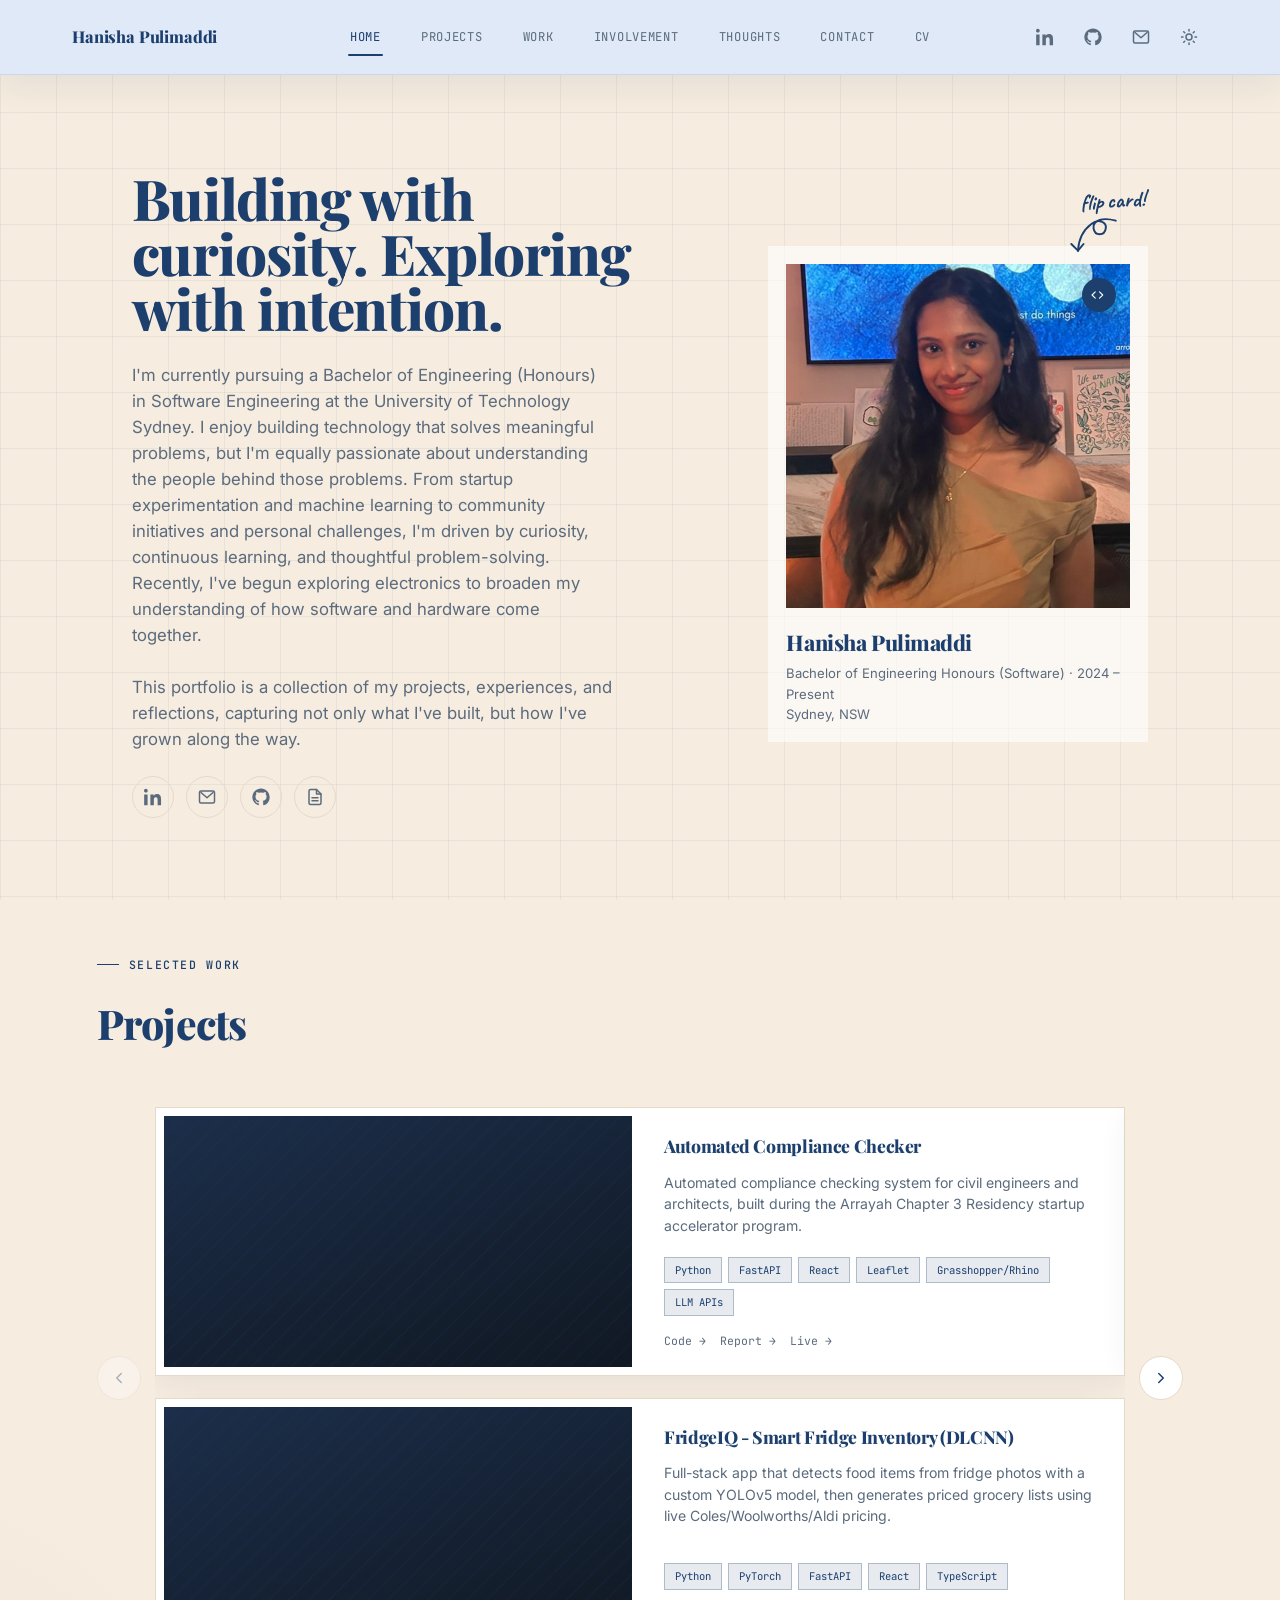
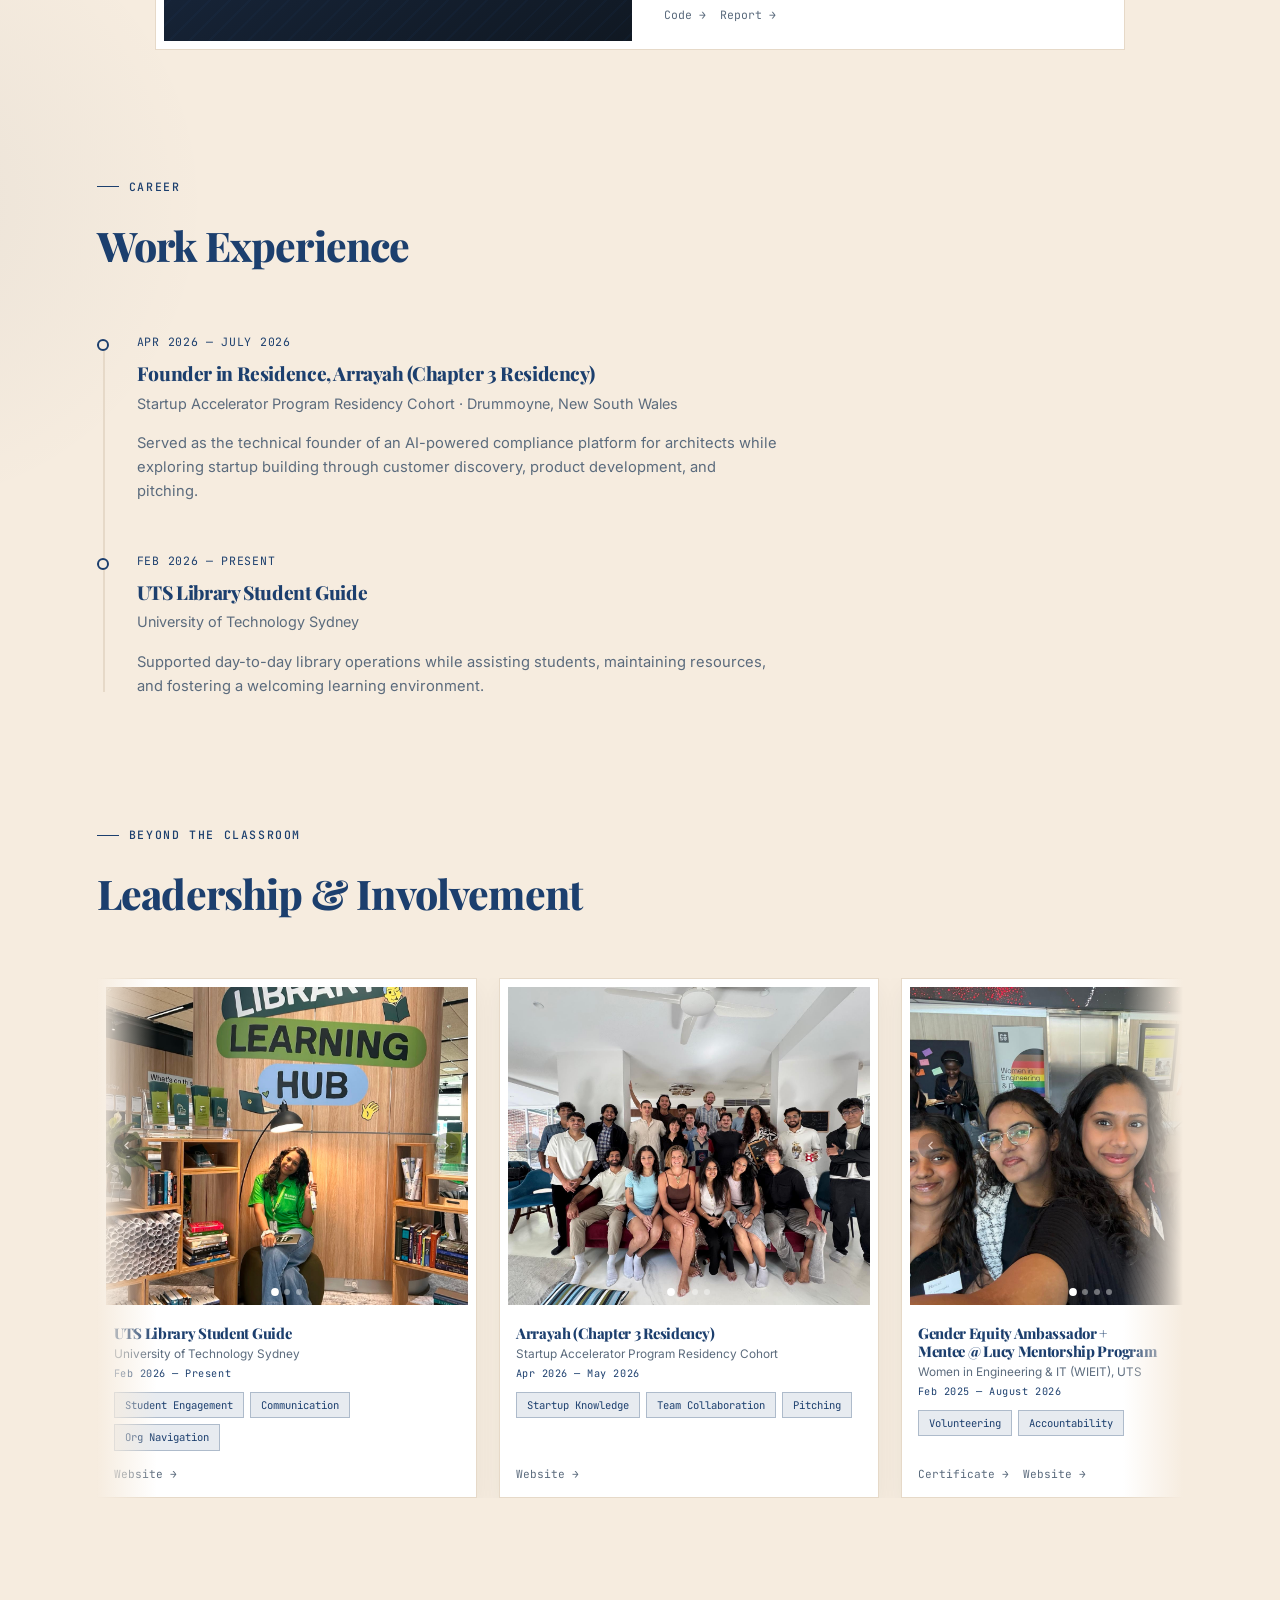
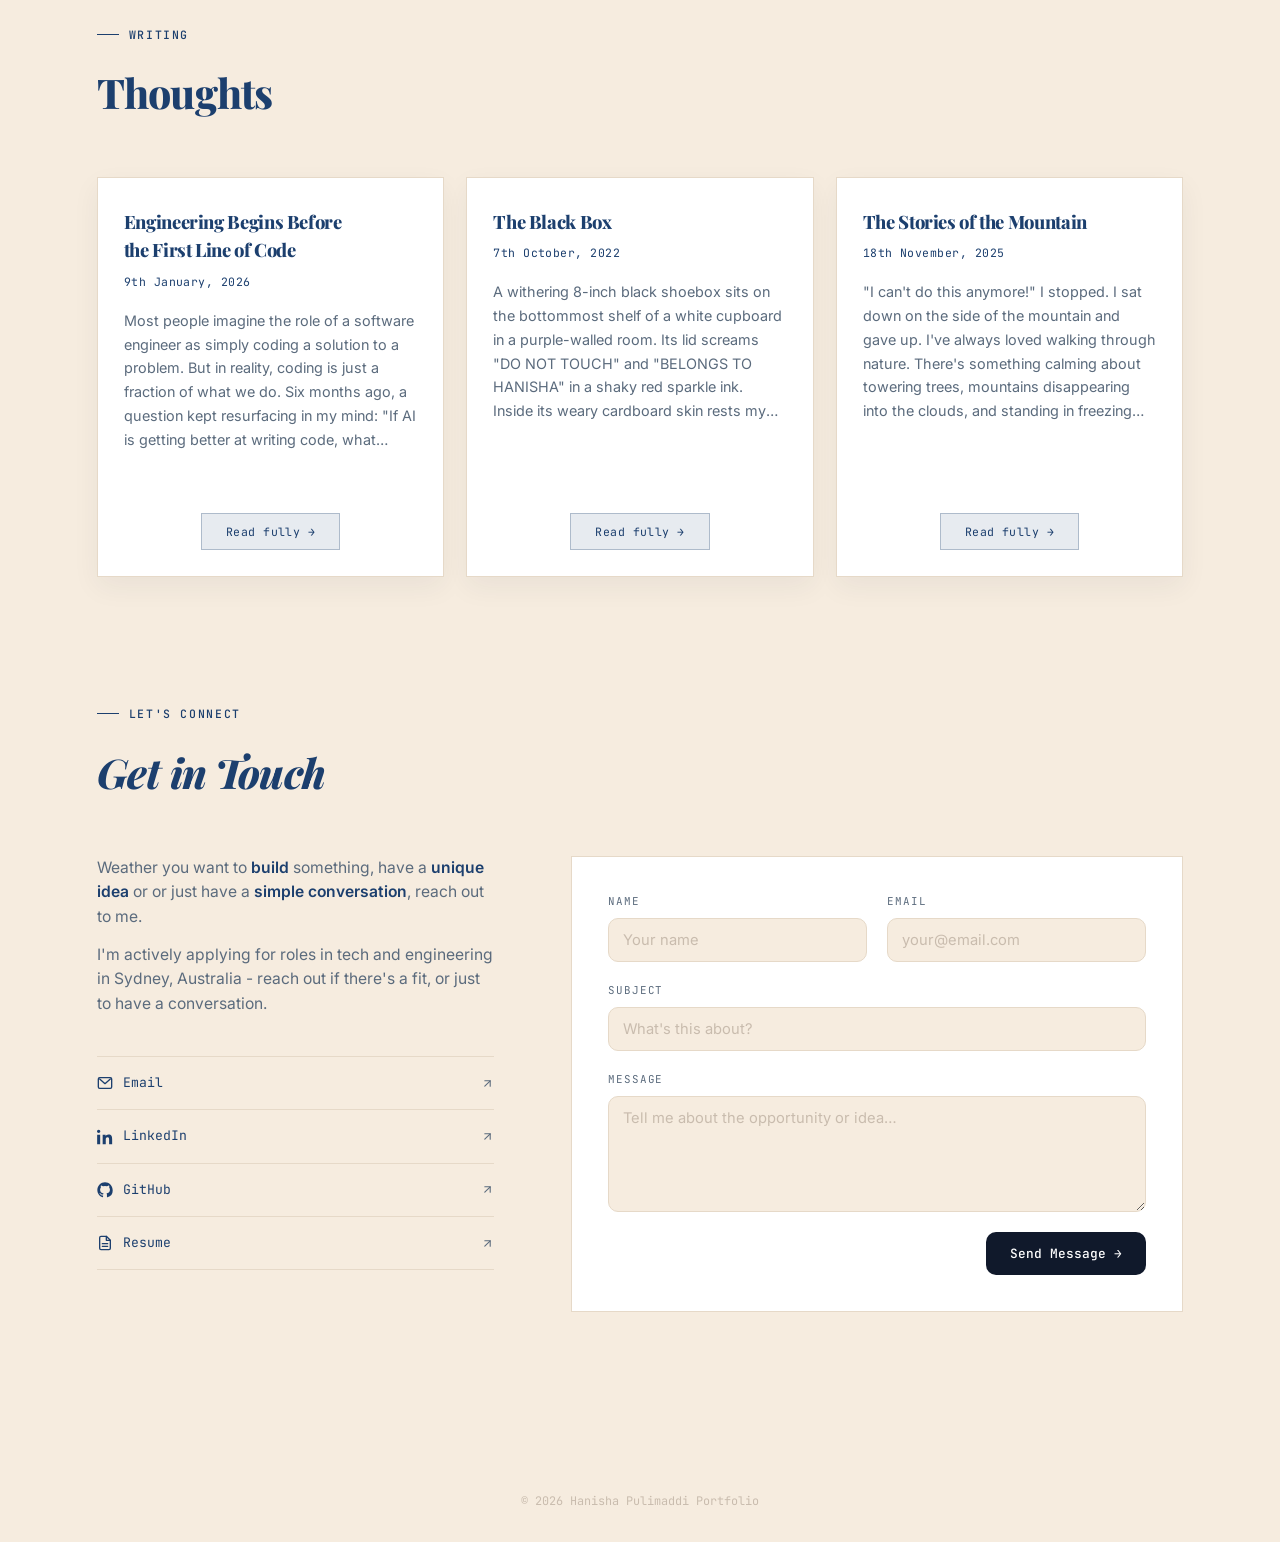
==== index.html @ 629bebfb "Add Thoughts and Work sections, refresh hero copy and nav - Add a Thoughts section with three articl" ====
<!doctype html>
<html lang="en">
<head>
<meta charset="UTF-8" />
<meta name="viewport" content="width=device-width, initial-scale=1.0" />
<title>Hanisha Pulimaddi - Portfolio</title>
<meta name="description" content="Software engineering student portfolio — projects, experience, and skills." />
<script>
  (function(){
    var stored = localStorage.getItem('theme');
    var theme = stored || (window.matchMedia('(prefers-color-scheme: dark)').matches ? 'dark' : 'light');
    document.documentElement.setAttribute('data-theme', theme);
  })();
</script>
<link rel="stylesheet" href="style.css?v=20260801ac" />
</head>
<body>

<nav class="navbar" aria-label="Primary">
  <div class="nav-brand">
    <span class="nav-name">Hanisha Pulimaddi</span>
  </div>

  <div class="nav-menu">
    <a href="#home" class="nav-link active" data-section="home">Home</a>
    <a href="#projects" class="nav-link" data-section="projects">Projects</a>
    <a href="#work" class="nav-link" data-section="work">Work</a>
    <a href="#experience" class="nav-link" data-section="experience">Involvement</a>
    <a href="#thoughts" class="nav-link" data-section="thoughts">Thoughts</a>
    <a href="#contact" class="nav-link" data-section="contact">Contact</a>
    <a href="resume.pdf" class="nav-link cv-trigger" aria-haspopup="dialog">CV</a>
  </div>

  <div class="nav-right">
    <a href="https://www.linkedin.com/in/hanisha-pulimaddi-368545190" target="_blank" rel="noopener" class="nav-icon-link" aria-label="LinkedIn">
      <svg viewBox="0 0 24 24" fill="currentColor"><path d="M4.98 3.5C4.98 4.88 3.87 6 2.5 6S0 4.88 0 3.5 1.11 1 2.5 1s2.48 1.12 2.48 2.5zM.22 8.5h4.56V23H.22V8.5zM8.5 8.5h4.37v1.98h.06c.61-1.15 2.1-2.37 4.32-2.37 4.62 0 5.47 3.04 5.47 6.99V23h-4.56v-6.99c0-1.67-.03-3.82-2.33-3.82-2.33 0-2.69 1.82-2.69 3.7V23H8.5V8.5z"/></svg>
    </a>
    <a href="https://github.com/HanishaPulimaddi" target="_blank" rel="noopener" class="nav-icon-link" aria-label="GitHub">
      <svg viewBox="0 0 24 24" fill="currentColor"><path d="M12 .5C5.73.5.5 5.73.5 12.02c0 5.05 3.29 9.33 7.85 10.84.57.1.78-.25.78-.55 0-.27-.01-1.17-.02-2.12-3.19.69-3.87-1.36-3.87-1.36-.52-1.33-1.28-1.68-1.28-1.68-1.04-.72.08-.7.08-.7 1.16.08 1.77 1.19 1.77 1.19 1.03 1.77 2.7 1.26 3.36.96.1-.75.4-1.26.73-1.55-2.55-.29-5.23-1.27-5.23-5.68 0-1.25.45-2.28 1.19-3.08-.12-.29-.52-1.46.11-3.05 0 0 .97-.31 3.18 1.18a11.1 11.1 0 0 1 5.79 0c2.2-1.49 3.17-1.18 3.17-1.18.63 1.59.23 2.76.11 3.05.74.8 1.19 1.83 1.19 3.08 0 4.42-2.69 5.39-5.25 5.67.42.36.78 1.07.78 2.15 0 1.55-.01 2.8-.01 3.18 0 .3.21.66.79.55A10.53 10.53 0 0 0 23.5 12.02C23.5 5.73 18.27.5 12 .5Z"/></svg>
    </a>
    <a href="mailto:hani.pulimaddi@outlook.com" class="nav-icon-link" aria-label="Email">
      <svg viewBox="0 0 24 24" fill="none" stroke="currentColor" stroke-width="2" stroke-linecap="round" stroke-linejoin="round"><rect x="2" y="4" width="20" height="16" rx="2"/><path d="m4 6 8 7 8-7"/></svg>
    </a>
    <button type="button" class="theme-toggle-btn" id="themeToggle" aria-label="Toggle light and dark theme" aria-pressed="false">
      <svg class="icon-sun" viewBox="0 0 24 24" fill="none" stroke="currentColor" stroke-width="2" stroke-linecap="round" stroke-linejoin="round"><circle cx="12" cy="12" r="4"/><path d="M12 2v2M12 20v2M4.93 4.93l1.41 1.41M17.66 17.66l1.41 1.41M2 12h2M20 12h2M6.34 17.66l-1.41 1.41M19.07 4.93l-1.41 1.41"/></svg>
      <svg class="icon-moon" viewBox="0 0 24 24" fill="none" stroke="currentColor" stroke-width="2" stroke-linecap="round" stroke-linejoin="round"><path d="M21 12.79A9 9 0 1 1 11.21 3 7 7 0 0 0 21 12.79Z"/></svg>
    </button>
  </div>
</nav>

<div class="cv-modal" id="cvModal" role="dialog" aria-modal="true" aria-label="CV viewer" hidden>
  <div class="cv-modal-backdrop" data-cv-close></div>
  <div class="cv-modal-panel">
    <div class="cv-modal-bar">
      <span>Hanisha Pulimaddi — CV</span>
      <div class="cv-modal-actions">
        <a href="resume.pdf" download class="cv-modal-download">Download</a>
        <button type="button" class="cv-modal-close" data-cv-close aria-label="Close CV viewer">✕</button>
      </div>
    </div>
    <iframe id="cvFrame" class="cv-modal-frame" title="Hanisha Pulimaddi CV"></iframe>
  </div>
</div>

<div class="video-modal" id="videoModal" role="dialog" aria-modal="true" aria-label="Project video" hidden>
  <div class="video-modal-backdrop" data-video-modal-close></div>
  <div class="video-modal-panel">
    <button type="button" class="video-modal-close" data-video-modal-close aria-label="Close video">✕</button>
    <video id="videoModalPlayer" class="video-modal-player" controls playsinline></video>
  </div>
</div>

<div class="thought-modal" id="thoughtModal" role="dialog" aria-modal="true" aria-label="Article" hidden>
  <div class="thought-modal-backdrop" data-thought-close></div>
  <div class="thought-modal-panel">
    <button type="button" class="thought-modal-close" data-thought-close aria-label="Close article">✕</button>
    <div class="thought-modal-scroll">
      <h3 id="thoughtModalTitle"></h3>
      <div class="thought-modal-date" id="thoughtModalDate"></div>
      <div class="thought-modal-body" id="thoughtModalBody"></div>
    </div>
  </div>
</div>


<main>

  <!-- ===================== HOME ===================== -->
  <section id="home">
    <div class="container">
      <div class="hero-copy">
        <h1 class="hero-headline">Building with curiosity. Exploring with intention.</h1>
        <p class="hero-desc">I'm currently pursuing a Bachelor of Engineering (Honours) in Software Engineering at the University of Technology Sydney. I enjoy building technology that solves meaningful problems, but I'm equally passionate about understanding the people behind those problems. From startup experimentation and machine learning to community initiatives and personal challenges, I'm driven by curiosity, continuous learning, and thoughtful problem-solving. Recently, I've begun exploring electronics to broaden my understanding of how software and hardware come together.</p>
        <p class="hero-desc">This portfolio is a collection of my projects, experiences, and reflections, capturing not only what I've built, but how I've grown along the way.</p>
        <div class="hero-social">
          <a class="hero-social-icon" href="https://www.linkedin.com/in/hanisha-pulimaddi-368545190" target="_blank" rel="noopener" aria-label="LinkedIn">
            <svg viewBox="0 0 24 24" fill="currentColor"><path d="M4.98 3.5C4.98 4.88 3.87 6 2.5 6S0 4.88 0 3.5 1.11 1 2.5 1s2.48 1.12 2.48 2.5zM.22 8.5h4.56V23H.22V8.5zM8.5 8.5h4.37v1.98h.06c.61-1.15 2.1-2.37 4.32-2.37 4.62 0 5.47 3.04 5.47 6.99V23h-4.56v-6.99c0-1.67-.03-3.82-2.33-3.82-2.33 0-2.69 1.82-2.69 3.7V23H8.5V8.5z"/></svg>
          </a>
          <a class="hero-social-icon" href="mailto:hani.pulimaddi@outlook.com" aria-label="Email">
            <svg viewBox="0 0 24 24" fill="none" stroke="currentColor" stroke-width="2" stroke-linecap="round" stroke-linejoin="round"><rect x="2" y="4" width="20" height="16" rx="2"/><path d="m4 6 8 7 8-7"/></svg>
          </a>
          <a class="hero-social-icon" href="https://github.com/HanishaPulimaddi" target="_blank" rel="noopener" aria-label="GitHub">
            <svg viewBox="0 0 24 24" fill="currentColor"><path d="M12 .5C5.73.5.5 5.73.5 12.02c0 5.05 3.29 9.33 7.85 10.84.57.1.78-.25.78-.55 0-.27-.01-1.17-.02-2.12-3.19.69-3.87-1.36-3.87-1.36-.52-1.33-1.28-1.68-1.28-1.68-1.04-.72.08-.7.08-.7 1.16.08 1.77 1.19 1.77 1.19 1.03 1.77 2.7 1.26 3.36.96.1-.75.4-1.26.73-1.55-2.55-.29-5.23-1.27-5.23-5.68 0-1.25.45-2.28 1.19-3.08-.12-.29-.52-1.46.11-3.05 0 0 .97-.31 3.18 1.18a11.1 11.1 0 0 1 5.79 0c2.2-1.49 3.17-1.18 3.17-1.18.63 1.59.23 2.76.11 3.05.74.8 1.19 1.83 1.19 3.08 0 4.42-2.69 5.39-5.25 5.67.42.36.78 1.07.78 2.15 0 1.55-.01 2.8-.01 3.18 0 .3.21.66.79.55A10.53 10.53 0 0 0 23.5 12.02C23.5 5.73 18.27.5 12 .5Z"/></svg>
          </a>
          <a class="hero-social-icon cv-trigger" href="resume.pdf" aria-haspopup="dialog" aria-label="Resume">
            <svg viewBox="0 0 24 24" fill="none" stroke="currentColor" stroke-width="2" stroke-linecap="round" stroke-linejoin="round"><path d="M14 2H6a2 2 0 0 0-2 2v16a2 2 0 0 0 2 2h12a2 2 0 0 0 2-2V8z"/><polyline points="14 2 14 8 20 8"/><line x1="16" y1="13" x2="8" y2="13"/><line x1="16" y1="17" x2="8" y2="17"/></svg>
          </a>
        </div>
      </div>

      <div class="hero-card">
        <div class="hero-photo-flip" id="heroFlip" role="button" tabindex="0" aria-pressed="false" aria-label="Flip photo to reveal a quote">
          <div class="hero-photo-inner">
            <div class="hero-photo hero-photo-front">
              <img src="Images/ProfilePicture.jpeg" alt="Hanisha Pulimaddi" class="hero-photo-img" />
              <div class="hero-badge">
                <svg viewBox="0 0 30 24" fill="none" stroke="currentColor" stroke-width="2" stroke-linecap="round" stroke-linejoin="round"><polyline points="16 18 22 12 16 6"/><polyline points="8 6 2 12 8 18"/></svg>
              </div>
            </div>
            <div class="hero-photo hero-photo-back" aria-hidden="true">
              <svg class="flip-quote-icon" viewBox="0 0 64 64" fill="none" xmlns="http://www.w3.org/2000/svg">
                <path d="M6 18Q32 8 58 18" stroke="#fff" stroke-width="2.5" stroke-linecap="round"/>
                <rect x="2" y="10" width="10" height="16" rx="2" transform="rotate(-18 7 18)" stroke="#fff" stroke-width="2"/>
                <rect x="52" y="10" width="10" height="16" rx="2" transform="rotate(18 57 18)" stroke="#fff" stroke-width="2"/>
                <circle cx="4" cy="18" r="2" fill="#fff"/>
                <circle cx="60" cy="18" r="2" fill="#fff"/>
                <path d="M32,15C26,15 22,17 20,22C15,20 11,25 13,31C9,34 10,41 15,44C13,49 18,53 24,51C27,54 30,53 32,51C34,53 37,54 40,51C46,53 51,49 49,44C54,41 55,34 51,31C53,25 49,20 44,22C42,17 38,15 32,15Z" fill="#fff"/>
                <path d="M32 18C29 25 35 32 32 39C29 44 35 47 32 51" stroke="#1c3f6e" stroke-width="1.6" stroke-linecap="round"/>
                <path d="M19 27c3-2 6-2 9 0M18 37c3 2 6 2 9 0M36 27c3-2 6-2 9 0M37 37c3 2 6 2 9 0" stroke="#1c3f6e" stroke-width="1.6" stroke-linecap="round"/>
                <path d="M26 51v6M38 51v6" stroke="#fff" stroke-width="2.5" stroke-linecap="round"/>
                <circle cx="26" cy="59" r="2" fill="#fff"/>
                <circle cx="38" cy="59" r="2" fill="#fff"/>
              </svg>
              <p class="flip-quote">
                <span class="quote-mark">&ldquo;</span>Growing<br>
                louder<br>
                than<br>
                my<br>
                doubts!<span class="quote-mark">&rdquo;</span>
              </p>
            </div>
          </div>
        </div>
        <div class="flip-hint" aria-hidden="true">
          <span class="flip-hint-note">flip card!</span>
          <svg class="flip-hint-arrow" viewBox="0 0 100 90" fill="none" stroke="currentColor" stroke-width="3.5" stroke-linecap="round" stroke-linejoin="round">
            <path d="M82 12C60 6 40 10 42 26C44 40 62 40 64 26C66 14 50 8 38 18C22 30 15 48 14 66"/>
            <path d="M14 66 2 54"/>
            <path d="M14 66 24 54"/>
          </svg>
        </div>
        <h3>Hanisha Pulimaddi</h3>
        <p class="hero-card-degree">Bachelor of Engineering Honours (Software) &middot; 2024 &ndash; Present</p>
        <p class="hero-card-degree">Sydney, NSW</p>
      </div>
    </div>
  </section>

  <!-- ===================== PROJECTS ===================== -->
  <section id="projects">
    <div class="container">
      <div class="section-head reveal">
        <div>
          <div class="eyebrow">Selected Work</div>
          <h2>Projects </h2>
        </div>
      </div>

      <div class="projects-carousel reveal">
        <button type="button" class="projects-nav-btn projects-nav-prev" data-projects-prev aria-label="Previous projects">
          <svg viewBox="0 0 24 24" fill="none" stroke="currentColor" stroke-width="2" stroke-linecap="round" stroke-linejoin="round"><path d="m15 18-6-6 6-6"/></svg>
        </button>
        <div class="projects-viewport" data-projects-viewport>
        <div class="projects-track">

        <div class="projects-page">
          <article class="project-card">
            <div class="project-thumb project-video-wrap" data-video-wrap>
              <video class="project-video" muted loop playsinline preload="none" data-src="Videos/AutomatedComplianceChecker.mp4" aria-label="Automated Compliance Checker demo video"></video>
              <div class="video-controls">
                <button type="button" class="video-btn video-mute-btn is-muted" data-video-mute aria-label="Unmute video" aria-pressed="false">
                  <svg class="icon-vol-off" viewBox="0 0 24 24" fill="none" stroke="currentColor" stroke-width="2" stroke-linecap="round" stroke-linejoin="round"><path d="M11 5 6 9H2v6h4l5 4z"/><line x1="23" y1="9" x2="17" y2="15"/><line x1="17" y1="9" x2="23" y2="15"/></svg>
                  <svg class="icon-vol-on" viewBox="0 0 24 24" fill="none" stroke="currentColor" stroke-width="2" stroke-linecap="round" stroke-linejoin="round"><path d="M11 5 6 9H2v6h4l5 4z"/><path d="M15.54 8.46a5 5 0 0 1 0 7.07"/><path d="M19.07 4.93a10 10 0 0 1 0 14.14"/></svg>
                </button>
                <button type="button" class="video-btn" data-video-expand aria-label="Expand video">
                  <svg viewBox="0 0 24 24" fill="none" stroke="currentColor" stroke-width="2" stroke-linecap="round" stroke-linejoin="round"><path d="M8 3H5a2 2 0 0 0-2 2v3"/><path d="M21 8V5a2 2 0 0 0-2-2h-3"/><path d="M3 16v3a2 2 0 0 0 2 2h3"/><path d="M16 21h3a2 2 0 0 0 2-2v-3"/></svg>
                </button>
              </div>
            </div>
            <div class="project-body">
              <h3>Automated Compliance Checker</h3>
              <p>Automated compliance checking system for civil engineers and architects, built during the Arrayah Chapter 3 Residency startup accelerator program.</p>
              <div class="tag-row">
                <span class="tag">Python</span>
                <span class="tag">FastAPI</span>
                <span class="tag">React</span>
                <span class="tag">Leaflet</span>
                <span class="tag">Grasshopper/Rhino</span>
                <span class="tag">LLM APIs</span>
              </div>
              <div class="project-links">
                <a href="https://github.com/HanishaPulimaddi/AutomatedComplianceChecker/tree/dev" target="_blank" rel="noopener">Code →</a>
                <a href="https://github.com/HanishaPulimaddi/AutomatedComplianceChecker/blob/testing-branch/ProjectEvaluationReport.docx" target="_blank" rel="noopener">Report →</a>
                <a href="https://automated-compliance-checker-liard.vercel.app/" target="_blank" rel="noopener">Live →</a>
              </div>
            </div>
          </article>

          <article class="project-card">
            <div class="project-thumb project-video-wrap" data-video-wrap>
              <video class="project-video" muted loop playsinline preload="none" data-src="Videos/FridgeIQ.mp4" aria-label="FridgeIQ demo video"></video>
              <div class="video-controls">
                <button type="button" class="video-btn video-mute-btn is-muted" data-video-mute aria-label="Unmute video" aria-pressed="false">
                  <svg class="icon-vol-off" viewBox="0 0 24 24" fill="none" stroke="currentColor" stroke-width="2" stroke-linecap="round" stroke-linejoin="round"><path d="M11 5 6 9H2v6h4l5 4z"/><line x1="23" y1="9" x2="17" y2="15"/><line x1="17" y1="9" x2="23" y2="15"/></svg>
                  <svg class="icon-vol-on" viewBox="0 0 24 24" fill="none" stroke="currentColor" stroke-width="2" stroke-linecap="round" stroke-linejoin="round"><path d="M11 5 6 9H2v6h4l5 4z"/><path d="M15.54 8.46a5 5 0 0 1 0 7.07"/><path d="M19.07 4.93a10 10 0 0 1 0 14.14"/></svg>
                </button>
                <button type="button" class="video-btn" data-video-expand aria-label="Expand video">
                  <svg viewBox="0 0 24 24" fill="none" stroke="currentColor" stroke-width="2" stroke-linecap="round" stroke-linejoin="round"><path d="M8 3H5a2 2 0 0 0-2 2v3"/><path d="M21 8V5a2 2 0 0 0-2-2h-3"/><path d="M3 16v3a2 2 0 0 0 2 2h3"/><path d="M16 21h3a2 2 0 0 0 2-2v-3"/></svg>
                </button>
              </div>
            </div>
            <div class="project-body">
              <h3>FridgeIQ - Smart Fridge Inventory (DLCNN)</h3>
              <p>Full-stack app that detects food items from fridge photos with a custom YOLOv5 model, then generates priced grocery lists using live Coles/Woolworths/Aldi pricing.</p>
              <div class="tag-row">
                <span class="tag">Python</span>
                <span class="tag">PyTorch</span>
                <span class="tag">FastAPI</span>
                <span class="tag">React</span>
                <span class="tag">TypeScript</span>
              </div>
              <div class="project-links">
                <a href="https://github.com/HanishaPulimaddi/DLCNN-FridgeIQ" target="_blank" rel="noopener">Code →</a>
                <a href="https://github.com/HanishaPulimaddi/DLCNN-FridgeIQ/blob/main/DLCNN_FridgeIQ_FinalReport.docx" target="_blank" rel="noopener">Report →</a>
              </div>
            </div>
          </article>
        </div>

        <div class="projects-page">
          <article class="project-card">
            <div class="project-thumb project-video-wrap" data-video-wrap>
              <video class="project-video" muted loop playsinline preload="none" data-src="Videos/BNPL.mp4" aria-label="BNPL Loan Default Prediction demo video"></video>
              <div class="video-controls">
                <button type="button" class="video-btn video-mute-btn is-muted" data-video-mute aria-label="Unmute video" aria-pressed="false">
                  <svg class="icon-vol-off" viewBox="0 0 24 24" fill="none" stroke="currentColor" stroke-width="2" stroke-linecap="round" stroke-linejoin="round"><path d="M11 5 6 9H2v6h4l5 4z"/><line x1="23" y1="9" x2="17" y2="15"/><line x1="17" y1="9" x2="23" y2="15"/></svg>
                  <svg class="icon-vol-on" viewBox="0 0 24 24" fill="none" stroke="currentColor" stroke-width="2" stroke-linecap="round" stroke-linejoin="round"><path d="M11 5 6 9H2v6h4l5 4z"/><path d="M15.54 8.46a5 5 0 0 1 0 7.07"/><path d="M19.07 4.93a10 10 0 0 1 0 14.14"/></svg>
                </button>
                <button type="button" class="video-btn" data-video-expand aria-label="Expand video">
                  <svg viewBox="0 0 24 24" fill="none" stroke="currentColor" stroke-width="2" stroke-linecap="round" stroke-linejoin="round"><path d="M8 3H5a2 2 0 0 0-2 2v3"/><path d="M21 8V5a2 2 0 0 0-2-2h-3"/><path d="M3 16v3a2 2 0 0 0 2 2h3"/><path d="M16 21h3a2 2 0 0 0 2-2v-3"/></svg>
                </button>
              </div>
            </div>
            <div class="project-body">
              <h3>BNPL Loan Default Prediction</h3>
              <p>ML model predicting BNPL loan defaults using Logistic Regression and Random Forest, handling class imbalance.</p>
              <div class="tag-row">
                <span class="tag">Python</span>
                <span class="tag">scikit-learn</span>
                <span class="tag">Jupyter</span>
              </div>
              <div class="project-links">
                <a href="https://github.com/HanishaPulimaddi/BNPL" target="_blank" rel="noopener">Code →</a>
                <a href="https://github.com/HanishaPulimaddi/BNPL/blob/main/BNPL_Report.pdf" target="_blank" rel="noopener">Report →</a>
              </div>
            </div>
          </article>
        </div>

        </div>
        </div>
        <button type="button" class="projects-nav-btn projects-nav-next" data-projects-next aria-label="Next projects">
          <svg viewBox="0 0 24 24" fill="none" stroke="currentColor" stroke-width="2" stroke-linecap="round" stroke-linejoin="round"><path d="m9 18 6-6-6-6"/></svg>
        </button>
      </div>
    </div>
  </section>

  <!-- ===================== WORK ===================== -->
  <section id="work">
    <div class="container">
      <div class="section-head reveal">
        <div>
          <div class="eyebrow">Career</div>
          <h2>Work Experience</h2>
        </div>
      </div>

      <div class="work-timeline reveal">

        <div class="work-item">
          <div class="work-marker"></div>
          <div class="work-when">Apr 2026 — July 2026</div>
          <h3>Founder in Residence, Arrayah (Chapter 3 Residency)</h3>
          <div class="work-org">Startup Accelerator Program Residency Cohort · Drummoyne, New South Wales</div>
          <p class="work-desc">Served as the technical founder of an AI-powered compliance platform for architects while exploring startup building through customer discovery, product development, and pitching.</p>
        </div>

        <div class="work-item">
          <div class="work-marker"></div>
          <div class="work-when">Feb 2026 — Present</div>
          <h3>UTS Library Student Guide</h3>
          <div class="work-org">University of Technology Sydney</div>
          <p class="work-desc">Supported day-to-day library operations while assisting students, maintaining resources, and fostering a welcoming learning environment.</p>
        </div>

      </div>
    </div>
  </section>

 <!-- ===================== EXPERIENCE ===================== -->
  <section id="experience">
    <div class="container">
      <div class="section-head reveal">
        <div>
          <div class="eyebrow">Beyond the Classroom</div>
          <h2>Leadership &amp; Involvement</h2>
        </div>
      </div>

      <div class="leadership-carousel reveal">
        <div class="leadership-viewport">
          <div class="leadership-grid" data-carousel-track>

            <article class="exp-card">
              <div class="exp-photo exp-slideshow" data-slideshow>
                <img src="Images/StudentGuide1.jpeg" alt="UTS Library Student Guide" class="slide active" />
                <img src="Images/StudentGuide2.jpeg" alt="UTS Library Student Guide" class="slide" loading="lazy" />
                <img src="Images/StudentGuide3.jpeg" alt="UTS Library Student Guide" class="slide" loading="lazy" />
                <button type="button" class="slide-arrow slide-arrow-prev" data-slide-prev aria-label="Previous photo">
                  <svg viewBox="0 0 24 24" fill="none" stroke="currentColor" stroke-width="2.5" stroke-linecap="round" stroke-linejoin="round"><path d="m15 18-6-6 6-6"/></svg>
                </button>
                <button type="button" class="slide-arrow slide-arrow-next" data-slide-next aria-label="Next photo">
                  <svg viewBox="0 0 24 24" fill="none" stroke="currentColor" stroke-width="2.5" stroke-linecap="round" stroke-linejoin="round"><path d="m9 18 6-6-6-6"/></svg>
                </button>
                <div class="slide-dots">
                  <span class="dot active"></span>
                  <span class="dot"></span>
                  <span class="dot"></span>
                </div>
              </div>
              <div class="exp-body">
                <h3>UTS Library Student Guide</h3>
                <div class="org">University of Technology Sydney</div>
                <div class="when">Feb 2026 — Present</div>
                <div class="tag-row">
                  <span class="tag">Student Engagement</span>
                  <span class="tag">Communication</span>
                  <span class="tag">Org Navigation</span>
                </div>
                <div class="exp-links">
                  <a class="exp-link" href="https://www.lib.uts.edu.au/whats-on/news/explore-the-library-this-spring-orientation" target="_blank" rel="noopener">Website →</a>
                </div>
              </div>
            </article>

            <article class="exp-card">
              <div class="exp-photo exp-slideshow" data-slideshow>
                <img src="Images/Arrayah1.jpeg" alt="Arrayah Chapter 3 Residency" class="slide active" />
                <img src="Images/Arrayah2.jpeg" alt="Arrayah Chapter 3 Residency" class="slide" loading="lazy" />
                <img src="Images/Arrayah3.jpeg" alt="Arrayah Chapter 3 Residency" class="slide" loading="lazy" />
                <img src="Images/Arrayah4.jpeg" alt="Arrayah Chapter 3 Residency" class="slide" loading="lazy" />
                <button type="button" class="slide-arrow slide-arrow-prev" data-slide-prev aria-label="Previous photo">
                  <svg viewBox="0 0 24 24" fill="none" stroke="currentColor" stroke-width="2.5" stroke-linecap="round" stroke-linejoin="round"><path d="m15 18-6-6 6-6"/></svg>
                </button>
                <button type="button" class="slide-arrow slide-arrow-next" data-slide-next aria-label="Next photo">
                  <svg viewBox="0 0 24 24" fill="none" stroke="currentColor" stroke-width="2.5" stroke-linecap="round" stroke-linejoin="round"><path d="m9 18 6-6-6-6"/></svg>
                </button>
                <div class="slide-dots">
                  <span class="dot active"></span>
                  <span class="dot"></span>
                  <span class="dot"></span>
                  <span class="dot"></span>
                </div>
              </div>
              <div class="exp-body">
                <h3>Arrayah (Chapter 3 Residency)</h3>
                <div class="org">Startup Accelerator Program Residency Cohort</div>
                <div class="when">Apr 2026 — May 2026</div>
                <div class="tag-row">
                  <span class="tag">Startup Knowledge</span>
                  <span class="tag">Team Collaboration</span>
                  <span class="tag">Pitching</span>
                </div>
                <div class="exp-links">
                  <a class="exp-link" href="https://arrayah.city/" target="_blank" rel="noopener">Website →</a>
                </div>
              </div>
            </article>

            <article class="exp-card">
              <div class="exp-photo exp-slideshow" data-slideshow>
                <img src="Images/WIEIT1.jpeg" alt="Women in Engineering & IT (WIEIT) mentorship" class="slide active" />
                <img src="Images/WIEIT2.jpeg" alt="Women in Engineering & IT (WIEIT) mentorship" class="slide" loading="lazy" />
                <img src="Images/WIEIT3.png" alt="Women in Engineering & IT (WIEIT) mentorship" class="slide" loading="lazy" />
                <img src="Images/WIEIT4.png" alt="Women in Engineering & IT (WIEIT) mentorship" class="slide" loading="lazy" />
                <button type="button" class="slide-arrow slide-arrow-prev" data-slide-prev aria-label="Previous photo">
                  <svg viewBox="0 0 24 24" fill="none" stroke="currentColor" stroke-width="2.5" stroke-linecap="round" stroke-linejoin="round"><path d="m15 18-6-6 6-6"/></svg>
                </button>
                <button type="button" class="slide-arrow slide-arrow-next" data-slide-next aria-label="Next photo">
                  <svg viewBox="0 0 24 24" fill="none" stroke="currentColor" stroke-width="2.5" stroke-linecap="round" stroke-linejoin="round"><path d="m9 18 6-6-6-6"/></svg>
                </button>
                <div class="slide-dots">
                  <span class="dot active"></span>
                  <span class="dot"></span>
                  <span class="dot"></span>
                  <span class="dot"></span>
                </div>
              </div>
              <div class="exp-body">
                <h3>Gender Equity Ambassador + Mentee @ Lucy Mentorship Program</h3>
                <div class="org">Women in Engineering &amp; IT (WIEIT), UTS</div>
                <div class="when">Feb 2025 — August 2026</div>
                <div class="tag-row">
                  <span class="tag">Volunteering</span>
                  <span class="tag">Accountability</span>
                </div>
                <div class="exp-links">
                  <a class="exp-cert" href="Certificates/LucyMentorshipCirtificate.pdf" target="_blank" rel="noopener">Certificate →</a>
                  <a class="exp-link" href="https://www.uts.edu.au/for-students/current-students/managing-your-course/current-students-information-engineering-and-information-technology/women-in-engineering-it" target="_blank" rel="noopener">Website →</a>
                </div>
              </div>
            </article>

            <article class="exp-card">
              <div class="exp-photo exp-slideshow" data-slideshow>
                <img src="Images/PeerNetwork1.jpeg" alt="UTS Peer Network" class="slide active" />
                <img src="Images/PeerNetwork2.jpeg" alt="UTS Peer Network" class="slide" loading="lazy" />
                <img src="Images/PeerNetwork3.jpeg" alt="UTS Peer Network" class="slide" loading="lazy" />
                <img src="Images/PeerNetwork4.jpeg" alt="UTS Peer Network" class="slide" loading="lazy" />
                <button type="button" class="slide-arrow slide-arrow-prev" data-slide-prev aria-label="Previous photo">
                  <svg viewBox="0 0 24 24" fill="none" stroke="currentColor" stroke-width="2.5" stroke-linecap="round" stroke-linejoin="round"><path d="m15 18-6-6 6-6"/></svg>
                </button>
                <button type="button" class="slide-arrow slide-arrow-next" data-slide-next aria-label="Next photo">
                  <svg viewBox="0 0 24 24" fill="none" stroke="currentColor" stroke-width="2.5" stroke-linecap="round" stroke-linejoin="round"><path d="m9 18 6-6-6-6"/></svg>
                </button>
                <div class="slide-dots">
                  <span class="dot active"></span>
                  <span class="dot"></span>
                  <span class="dot"></span>
                  <span class="dot"></span>
                </div>
              </div>
              <div class="exp-body">
                <h3>UTS Peer Network (Volunteer)</h3>
                <div class="org">Student Experience Team, UTS</div>
                <div class="when">Jan 2025 — Aug 2025</div>
                <div class="tag-row">
                  <span class="tag">Volunteering</span>
                  <span class="tag">Peer Support</span>
                  <span class="tag">Student Engagement</span>
                </div>
              </div>
            </article>

            <article class="exp-card">
              <div class="exp-photo exp-slideshow" data-slideshow>
                <img src="Images/HikingClub1.jpeg" alt="UTS Hiking Club" class="slide active" />
                <img src="Images/HikingClub2.jpeg" alt="UTS Hiking Club" class="slide" loading="lazy" />
                <img src="Images/HikingClub3.jpeg" alt="UTS Hiking Club" class="slide" loading="lazy" />
                <img src="Images/HikingClub4.jpeg" alt="UTS Hiking Club" class="slide" loading="lazy" />
                <button type="button" class="slide-arrow slide-arrow-prev" data-slide-prev aria-label="Previous photo">
                  <svg viewBox="0 0 24 24" fill="none" stroke="currentColor" stroke-width="2.5" stroke-linecap="round" stroke-linejoin="round"><path d="m15 18-6-6 6-6"/></svg>
                </button>
                <button type="button" class="slide-arrow slide-arrow-next" data-slide-next aria-label="Next photo">
                  <svg viewBox="0 0 24 24" fill="none" stroke="currentColor" stroke-width="2.5" stroke-linecap="round" stroke-linejoin="round"><path d="m9 18 6-6-6-6"/></svg>
                </button>
                <div class="slide-dots">
                  <span class="dot active"></span>
                  <span class="dot"></span>
                  <span class="dot"></span>
                  <span class="dot"></span>
                </div>
              </div>
              <div class="exp-body">
                <h3>UTS Hiking Club Executive Member</h3>
                <div class="org">ActivateUTS Clubs, UTS</div>
                <div class="when">Aug 2025 — Aug 2026</div>
                <div class="tag-row">
                  <span class="tag">Leadership</span>
                  <span class="tag">Logistics and Coordination</span>
                </div>
              </div>
            </article>

            <!-- ===== duplicate set for seamless infinite scroll ===== -->

            <article class="exp-card" aria-hidden="true">
              <div class="exp-photo exp-slideshow" data-slideshow>
                <img src="Images/StudentGuide1.jpeg" alt="UTS Library Student Guide" class="slide active" />
                <img src="Images/StudentGuide2.jpeg" alt="UTS Library Student Guide" class="slide" loading="lazy" />
                <img src="Images/StudentGuide3.jpeg" alt="UTS Library Student Guide" class="slide" loading="lazy" />
                <button type="button" class="slide-arrow slide-arrow-prev" data-slide-prev aria-label="Previous photo" tabindex="-1">
                  <svg viewBox="0 0 24 24" fill="none" stroke="currentColor" stroke-width="2.5" stroke-linecap="round" stroke-linejoin="round"><path d="m15 18-6-6 6-6"/></svg>
                </button>
                <button type="button" class="slide-arrow slide-arrow-next" data-slide-next aria-label="Next photo" tabindex="-1">
                  <svg viewBox="0 0 24 24" fill="none" stroke="currentColor" stroke-width="2.5" stroke-linecap="round" stroke-linejoin="round"><path d="m9 18 6-6-6-6"/></svg>
                </button>
                <div class="slide-dots">
                  <span class="dot active"></span>
                  <span class="dot"></span>
                  <span class="dot"></span>
                </div>
              </div>
              <div class="exp-body">
                <h3>UTS Library Student Guide</h3>
                <div class="org">University of Technology Sydney</div>
                <div class="when">Feb 2026 — Present</div>
                <div class="tag-row">
                  <span class="tag">Student Engagement</span>
                  <span class="tag">Communication</span>
                  <span class="tag">Org Navigation</span>
                </div>
                <div class="exp-links">
                  <a class="exp-link" href="https://www.lib.uts.edu.au/whats-on/news/explore-the-library-this-spring-orientation" target="_blank" rel="noopener" tabindex="-1">Website →</a>
                </div>
              </div>
            </article>

            <article class="exp-card" aria-hidden="true">
              <div class="exp-photo exp-slideshow" data-slideshow>
                <img src="Images/Arrayah1.jpeg" alt="Arrayah Chapter 3 Residency" class="slide active" />
                <img src="Images/Arrayah2.jpeg" alt="Arrayah Chapter 3 Residency" class="slide" loading="lazy" />
                <img src="Images/Arrayah3.jpeg" alt="Arrayah Chapter 3 Residency" class="slide" loading="lazy" />
                <img src="Images/Arrayah4.jpeg" alt="Arrayah Chapter 3 Residency" class="slide" loading="lazy" />
                <button type="button" class="slide-arrow slide-arrow-prev" data-slide-prev aria-label="Previous photo" tabindex="-1">
                  <svg viewBox="0 0 24 24" fill="none" stroke="currentColor" stroke-width="2.5" stroke-linecap="round" stroke-linejoin="round"><path d="m15 18-6-6 6-6"/></svg>
                </button>
                <button type="button" class="slide-arrow slide-arrow-next" data-slide-next aria-label="Next photo" tabindex="-1">
                  <svg viewBox="0 0 24 24" fill="none" stroke="currentColor" stroke-width="2.5" stroke-linecap="round" stroke-linejoin="round"><path d="m9 18 6-6-6-6"/></svg>
                </button>
                <div class="slide-dots">
                  <span class="dot active"></span>
                  <span class="dot"></span>
                  <span class="dot"></span>
                  <span class="dot"></span>
                </div>
              </div>
              <div class="exp-body">
                <h3>Arrayah (Chapter 3 Residency)</h3>
                <div class="org">Startup Accelerator Program Residency Cohort</div>
                <div class="when">Apr 2026 — May 2026</div>
                <div class="tag-row">
                  <span class="tag">Startup Knowledge</span>
                  <span class="tag">Team Collaboration</span>
                  <span class="tag">Pitching</span>
                </div>
                <div class="exp-links">
                  <a class="exp-link" href="https://arrayah.city/" target="_blank" rel="noopener" tabindex="-1">Website →</a>
                </div>
              </div>
            </article>

            <article class="exp-card" aria-hidden="true">
              <div class="exp-photo exp-slideshow" data-slideshow>
                <img src="Images/WIEIT1.jpeg" alt="Women in Engineering & IT (WIEIT) mentorship" class="slide active" />
                <img src="Images/WIEIT2.jpeg" alt="Women in Engineering & IT (WIEIT) mentorship" class="slide" loading="lazy" />
                <img src="Images/WIEIT3.png" alt="Women in Engineering & IT (WIEIT) mentorship" class="slide" loading="lazy" />
                <img src="Images/WIEIT4.png" alt="Women in Engineering & IT (WIEIT) mentorship" class="slide" loading="lazy" />
                <button type="button" class="slide-arrow slide-arrow-prev" data-slide-prev aria-label="Previous photo" tabindex="-1">
                  <svg viewBox="0 0 24 24" fill="none" stroke="currentColor" stroke-width="2.5" stroke-linecap="round" stroke-linejoin="round"><path d="m15 18-6-6 6-6"/></svg>
                </button>
                <button type="button" class="slide-arrow slide-arrow-next" data-slide-next aria-label="Next photo" tabindex="-1">
                  <svg viewBox="0 0 24 24" fill="none" stroke="currentColor" stroke-width="2.5" stroke-linecap="round" stroke-linejoin="round"><path d="m9 18 6-6-6-6"/></svg>
                </button>
                <div class="slide-dots">
                  <span class="dot active"></span>
                  <span class="dot"></span>
                  <span class="dot"></span>
                  <span class="dot"></span>
                </div>
              </div>
              <div class="exp-body">
                <h3>Gender Equity Ambassador + Mentee @ Lucy Mentorship Program</h3>
                <div class="org">Women in Engineering &amp; IT (WIEIT), UTS</div>
                <div class="when">Feb 2025 — August 2026</div>
                <div class="tag-row">
                  <span class="tag">Volunteering</span>
                  <span class="tag">Accountability</span>
                </div>
                <div class="exp-links">
                  <a class="exp-cert" href="Certificates/LucyMentorshipCirtificate.pdf" target="_blank" rel="noopener" tabindex="-1">Certificate →</a>
                  <a class="exp-link" href="https://www.uts.edu.au/for-students/current-students/managing-your-course/current-students-information-engineering-and-information-technology/women-in-engineering-it" target="_blank" rel="noopener" tabindex="-1">Website →</a>
                </div>
              </div>
            </article>

            <article class="exp-card" aria-hidden="true">
              <div class="exp-photo exp-slideshow" data-slideshow>
                <img src="Images/PeerNetwork1.jpeg" alt="UTS Peer Network" class="slide active" />
                <img src="Images/PeerNetwork2.jpeg" alt="UTS Peer Network" class="slide" loading="lazy" />
                <img src="Images/PeerNetwork3.jpeg" alt="UTS Peer Network" class="slide" loading="lazy" />
                <img src="Images/PeerNetwork4.jpeg" alt="UTS Peer Network" class="slide" loading="lazy" />
                <button type="button" class="slide-arrow slide-arrow-prev" data-slide-prev aria-label="Previous photo" tabindex="-1">
                  <svg viewBox="0 0 24 24" fill="none" stroke="currentColor" stroke-width="2.5" stroke-linecap="round" stroke-linejoin="round"><path d="m15 18-6-6 6-6"/></svg>
                </button>
                <button type="button" class="slide-arrow slide-arrow-next" data-slide-next aria-label="Next photo" tabindex="-1">
                  <svg viewBox="0 0 24 24" fill="none" stroke="currentColor" stroke-width="2.5" stroke-linecap="round" stroke-linejoin="round"><path d="m9 18 6-6-6-6"/></svg>
                </button>
                <div class="slide-dots">
                  <span class="dot active"></span>
                  <span class="dot"></span>
                  <span class="dot"></span>
                  <span class="dot"></span>
                </div>
              </div>
              <div class="exp-body">
                <h3>UTS Peer Network (Volunteer)</h3>
                <div class="org">Student Experience Team, UTS</div>
                <div class="when">Jan 2025 — Aug 2025</div>
                <div class="tag-row">
                  <span class="tag">Volunteering</span>
                  <span class="tag">Peer Support</span>
                  <span class="tag">Student Engagement</span>
                </div>
              </div>
            </article>

            <article class="exp-card" aria-hidden="true">
              <div class="exp-photo exp-slideshow" data-slideshow>
                <img src="Images/HikingClub1.jpeg" alt="UTS Hiking Club" class="slide active" />
                <img src="Images/HikingClub2.jpeg" alt="UTS Hiking Club" class="slide" loading="lazy" />
                <img src="Images/HikingClub3.jpeg" alt="UTS Hiking Club" class="slide" loading="lazy" />
                <img src="Images/HikingClub4.jpeg" alt="UTS Hiking Club" class="slide" loading="lazy" />
                <button type="button" class="slide-arrow slide-arrow-prev" data-slide-prev aria-label="Previous photo" tabindex="-1">
                  <svg viewBox="0 0 24 24" fill="none" stroke="currentColor" stroke-width="2.5" stroke-linecap="round" stroke-linejoin="round"><path d="m15 18-6-6 6-6"/></svg>
                </button>
                <button type="button" class="slide-arrow slide-arrow-next" data-slide-next aria-label="Next photo" tabindex="-1">
                  <svg viewBox="0 0 24 24" fill="none" stroke="currentColor" stroke-width="2.5" stroke-linecap="round" stroke-linejoin="round"><path d="m9 18 6-6-6-6"/></svg>
                </button>
                <div class="slide-dots">
                  <span class="dot active"></span>
                  <span class="dot"></span>
                  <span class="dot"></span>
                  <span class="dot"></span>
                </div>
              </div>
              <div class="exp-body">
                <h3>UTS Hiking Club Executive Member</h3>
                <div class="org">ActivateUTS Clubs, UTS</div>
                <div class="when">Aug 2025 — Aug 2026</div>
                <div class="tag-row">
                  <span class="tag">Leadership</span>
                  <span class="tag">Logistics and Coordination</span>
                </div>
              </div>
            </article>

          </div>
        </div>
      </div>
    </div>
  </section>

  <!-- ===================== THOUGHTS ===================== -->
  <section id="thoughts">
    <div class="container">
      <div class="section-head reveal">
        <div>
          <div class="eyebrow">Writing</div>
          <h2>Thoughts</h2>
        </div>
      </div>

      <div class="thoughts-grid reveal">

        <article class="thought-card">
          <h3>Engineering Begins Before the First Line of Code</h3>
          <div class="thought-date">9th January, 2026</div>
          <p class="thought-excerpt">Most people imagine the role of a software engineer as simply coding a solution to a problem. But in reality, coding is just a fraction of what we do. Six months ago, a question kept resurfacing in my mind: "If AI is getting better at writing code, what becomes the engineer's real responsibility?"</p>
          <button type="button" class="thought-read-btn" data-thought-open>Read fully →</button>
          <template class="thought-full">
            <p>Most people imagine the role of a software engineer as simply coding a solution to a problem. But in reality, coding is just a fraction of what we do. Six months ago, a question kept resurfacing in my mind: "If AI is getting better at writing code, what becomes the engineer's real responsibility?"</p>
            <p>Artificial intelligence, more specifically generative and agentic AI, has rapidly transformed the software industry. Tools such as Claude, GPT, and Cursor have become part of developers' daily workflows. (DeBellis et al., 2025) AI has evolved at a remarkable pace, from the deep learning breakthrough of AlexNet in 2012 (Krizhevsky et al., 2012) to today's multimodal, agentic systems. The scale and speed of this progress are difficult to fully grasp, especially for students who are still building their technical foundations. Like many others, I questioned whether the role I saw myself pursuing would continue to exist. If AI could increasingly handle implementation, then where would software engineers continue to create value?</p>
            <p>The answer became clearer during Arrayah, a startup accelerator program for bullish builders. My co-founder and I entered with what we believed was a strong idea: an automated compliance solution for architects. Initially, we believed the challenge was extracting compliance rules from lengthy, unstructured planning documents. However, after speaking with architects, we realised that extracting the rules was only one part of the problem. The real challenge was helping architects interpret those rules, identify opportunities and permissible design variations within them, and use that understanding to create smarter design plans. Those conversations challenged our assumptions and reshaped our understanding of the problem, ultimately changing the direction of our product. Rather than asking, "How do we build this?" we found ourselves repeatedly asking, "Have we correctly understood the problem we're trying to solve and how do we best solve it?" It's the difference between treating a symptom and diagnosing the disease. One provides temporary relief, the other solves the underlying problem. That shift fundamentally changed how I viewed software engineering.</p>
            <p>Software engineering isn't just about writing code. It's about understanding problems well enough to know what should be built, why it should be built, and whether the solution actually creates value. This philosophy isn't unique to my experience. Amazon's Working Backwards approach begins by defining the customer problem and desired outcome before implementation. (Bryar &amp; Carr, 2021) The principle is simple: don't start building until you understand what your customers actually need. Similarly, Agile Scrum encourages teams to build incrementally, gather feedback, and continuously refine their solutions. It recognises that understanding evolves, and therefore software must evolve with it. (Schwaber &amp; Sutherland, 2020)</p>
            <p>This made me realise something that AI has unintentionally highlighted. For years, many people, including myself, associated software engineering primarily with writing code. Today, AI is becoming increasingly capable of generating that code. But AI cannot determine whether we have correctly understood the problem. It cannot independently uncover user needs, challenge assumptions, balance technical and business trade-offs, or decide whether a solution creates genuine value. Those responsibilities still belong to engineers.</p>
            <p>Rather than changing software engineering, AI is exposing what software engineering has always been. Coding has never been the end goal; it has always been the tool. The real value of a software engineer lies in asking better questions, understanding users, exercising sound judgement, and making decisions that technology alone cannot. AI will continue to make implementation faster, but I believe engineering judgement, the ability to determine what should be built, why it matters, and how it creates value, will continue to distinguish exceptional software engineers in the years ahead.</p>
            <div class="thought-refs">
              <span>Bryar, C., &amp; Carr, B. (2021). Working Backwards: Insights, Stories, and Secrets from Inside Amazon. St. Martin's Press.</span>
              <span>DeBellis, D., Storer, K., Harvey, N., et al. (2025). DORA 2025 State of AI-assisted Software Development Report. Google Cloud DORA.</span>
              <span>Krizhevsky, A., Sutskever, I., &amp; Hinton, G. E. (2012). ImageNet Classification with Deep Convolutional Neural Networks. Advances in Neural Information Processing Systems, 25, 1097-1105.</span>
              <span>Schwaber, K., &amp; Sutherland, J. (2020). The Scrum Guide.</span>
            </div>
          </template>
        </article>

        <article class="thought-card">
          <h3>The Black Box</h3>
          <div class="thought-date">7th October, 2022</div>
          <p class="thought-excerpt">A withering 8-inch black shoebox sits on the bottommost shelf of a white cupboard in a purple-walled room. Its lid screams "DO NOT TOUCH" and "BELONGS TO HANISHA" in a shaky red sparkle ink. Inside its weary cardboard skin rests my childhood memories.</p>
          <button type="button" class="thought-read-btn" data-thought-open>Read fully →</button>
          <template class="thought-full">
            <p class="thought-note"><em>Author's Note: This piece was written during my final years of high school. I've chosen to preserve it as it was originally written because it reflects the person I was at that stage of my life and the experiences that shaped me.</em></p>
            <p>A withering 8-inch black shoebox sits on the bottommost shelf of a white cupboard in a purple-walled room. Its lid screams "DO NOT TOUCH" and "BELONGS TO HANISHA" in a shaky red sparkle ink. Inside its weary cardboard skin rests my childhood memories. Since it is impossible to show a video recording of every second of my life, relive my defining moments through the items in this box.</p>
            <p>Cross-legged, I sit on the floor with the box in my lap. As I reach my hands inside the box, the first thing I grab is a pink teacup, part of a complete kitchen set for kids. It takes me back to when I was five and was obsessed with make-believe cooking with my sisters. That was the first time I worked in a team. One sister would mix the mud with water, and the other would hunt the garden for flowers to decorate the chocolate cake while I shaped the cake with the muddy slurry. Together we would make the perfect dish, a taste of success!</p>
            <p>Next, I pull out a yellow badge with a silver border and a roaring lion in the center with the word "Captain." It was shinier when it sat on the left side of my school shirt for three years—marking me out from the crowd as a student council member. The lengthy brainstorming sessions to choose songs or costumes for the music and dance competition, the late-night track editing, and the numerous discussions I had with management to get my team more rehearsal time were all factors that contributed to winning the competitions. In victory and loss, my team and I stood together.</p>
            <p>The delegate handbook of SMISMUN, my school's Model United Nations, barely fits in the box. I worked in the secretariat for two years as Head of the Organizing Committee and Event Coordinator. I endured sleepless nights and meal-less days to expand my school's network by working with food trucks and DJs, organizing social nights, and opening and closing ceremonies. My communication skills developed in requesting over 500 delegates to participate in our MUN. I helped make content for our MUN's Instagram page. The number of delegate handbooks packed was countless, but staying back in school to complete these tasks with my peers and seniors made it all pass in a breeze.</p>
            <p>The box then pushes out the polaroid of Right To A Good Bite's (RTAGB) first club meeting on 21st May 2020, bringing happy tears to my eyes. I started RTAGB at school to raise awareness about the relation of food and diet to mental and physical health. Over time, with increasing passionate club members, it became a safe space for conversations in school. Our internal discussions led to researched seminars, invited talks by health professionals, and creative plays on the issues for the entire school to attend. On our Instagram page, we posted parodies, posts, and reels on our monthly topics, such as eating disorders, organic farming, food adulteration, and "Covid: Food Myth-Busting."</p>
            <p>The last item is a black journal with the faded minions' stickers. I opened the page containing a bucket list I made when I was eight. Amongst them, the already checked boxes read: getting a phone, a picnic at a waterpark, becoming a student council member, helping the community, and more. The remaining unchecked box read: being the first person in my family to study abroad, becoming a successful entrepreneur, developing innovative products, buying a house, and many other dreams which I am working to accomplish in my life. As I closed my eyes, I recalled my achievements and the hurdles I crossed to procure them. I became an improved person at every stage, making meaningful contributions to the team. Sometimes my leadership brought us closer to victory; other times, my backhanded support in the group made me appreciate the value of teamwork.</p>
          </template>
        </article>

        <article class="thought-card">
          <h3>The Stories of the Mountain</h3>
          <div class="thought-date">18th November, 2025</div>
          <p class="thought-excerpt">"I can't do this anymore!" I stopped. I sat down on the side of the mountain and gave up. I've always loved walking through nature. There's something calming about towering trees, mountains disappearing into the clouds, and standing in freezing streams under a sky full of stars.</p>
          <button type="button" class="thought-read-btn" data-thought-open>Read fully →</button>
          <template class="thought-full">
            <p>"I can't do this anymore!" I stopped. I sat down on the side of the mountain and gave up.</p>
            <p>I've always loved walking through nature. There's something calming about towering trees, mountains disappearing into the clouds, and standing in freezing streams under a sky full of stars. So, when the UTS Hiking Club announced an overnight hike to Acacia Flat in the Blue Mountains, my friend and I didn't think twice.</p>
            <p>As we began the trail, everyone was laughing, singing, and making up songs to remember the weekend. The hike leader smiled and joked, "I like how optimistic you all are. I hope you stay the same by the time this hike is over." The hike hadn't even officially begun when the group decided to make things "a little more interesting." Instead of heading straight towards the campground, we took a detour around the Grand Canyon Track, a casual three-hour addition.</p>
            <p>Three hours later, after climbing over rocks, stepping through puddles, squeezing between bushes, the official trail was only just beginning. As the group started to descend into the valley, so did my will to live. The first few hours felt manageable. We laughed, took photos, and convinced ourselves we were making great progress. By the fifth hour, we had taken countless breaks, emptied more water bottles than I could count, and the campground was still nowhere in sight.</p>
            <p>Someone called out from behind us. "Girls, your pace is slow. At this rate, we'll take another hour." I was petrified. I picked up my pace. Looking back, I don't think they were discouraging us, they were simply stating facts. But my mind had to make up its own story. The sun began to set and we hiked in the dark. Armed with a phone flashlight instead of a headlamp, shoes whose soles had long given up, and a wooden stick proudly pretending to be a hiking pole. The boys kept encouraging us. "Just twenty more minutes." After hearing it for hours, those words stopped sounding like encouragement and started sounding like false hope.</p>
            <p>Nine hours after we had started, we finally reached the campground. That relief lasted less than a minute. There was no network and the last message I had sent my mum read, "I'll message you when I reach the campground." I was worried that I have stressed my family. This deeply made me realise the things I have taken for granted and what I still have to be grateful for.</p>
            <p>The next morning, we woke up with a little more hope than energy. This time, the goal wasn't just to finish the hike. We wanted to reach somewhere with a network and let our families know we were okay. For a while, that was enough to keep us moving. The painkillers I had taken the night before slowly wore off and I was in pain. Somewhere between trying to catch my breath and convincing myself to keep walking, our group split into two. My friend ended up in the group ahead. I stayed behind. "Did we lose the track?" "What if she isn't okay?" "What if we don't end up back together?" By the time we reunited, I didn't even say anything. I just hugged her.</p>
            <p>Strange, how I had always believed resilience meant doing hard things on your own. Somewhere on that mountain, I realised that resilience is allowing others to carry part of your weight until you remember how to carry yourself again.</p>
            <p>Five hours into the hike, somewhere in the middle of the mountains with barely enough space for one person to stand, I stopped. I sat down. I looked at the group and quietly said, "You guys go ahead. I'm done." For the first time in my life, I genuinely believed I had reached my limit. I looked up at the clouds and whispered the only thing I could think of. "Please... just let this end. I can't do this anymore." My friends stayed with me without saying much, just being there in silence. In that moment I realised it wasn't my body that had given up, but my mind that had convinced me I couldn't go on.</p>
            <p>Moments later I got up. Eventually, we reached Victoria Falls. My friend grabbed my hand and together we yelled, "Carpe Diem!" For the first time that weekend, I wasn't thinking about how much further we had to go. I was simply grateful to have made it that far.</p>
            <p>The hike leader smiled and pointed towards the final stretch. "Just another 600 metres." After everything we had already climbed, six hundred metres somehow sounded both comforting and terrifying. The final climb was nothing but an endless staircase. My body still hurts. My legs were still screaming at me to stop. The mountain hadn't suddenly become easier. But something else had changed.</p>
            <p>The stories in my head had. Instead of asking, "Can I make it?" I found myself asking, "What's the next step?" Somewhere between those two questions, everything changed. The long hike ended and we finally reached. Our reward, a dreamy view of the milky way. It was divine.</p>
            <p>Ironically, nothing about me had changed physically. I wasn't fitter. I wasn't stronger. Yet somehow, I walked away feeling different. Looking back, I don't think the biggest lesson from that hike was resilience. It was learning that giving up isn't always the end of the story. We spend so much of our lives believing the stories our minds create. "I'm not enough, I'm slowing everyone down, I can't do this." Sometimes those stories prepare us, but sometimes they're simply wrong. The mountain never told me to stop; my mind did. I gave up. I sat down, convinced I had nothing left to give. Yet, because of the kindness of those who stayed beside me and the quiet decision to take one more step, I stood up again. For that, I'll always be grateful. That hike reminded me that strength isn't about never reaching your breaking point. It's about finding the courage to get back up, even when you've already convinced yourself you can't.</p>
          </template>
        </article>

      </div>
    </div>
  </section>

  <!-- ===================== CONTACT ===================== -->
  <section id="contact">
    <div class="container reveal">
      <div class="section-head">
        <div>
          <div class="eyebrow">Let's Connect</div>
          <h2>Get in Touch</h2>
        </div>
      </div>

      <div class="contact-grid">
        <div class="contact-info">
          <p>Weather you want to <span class="highlight">build</span> something, have a <span class="highlight">unique idea</span> or or just have a <span class="highlight">simple conversation</span>, reach out to me.</p>
          <p>I'm actively applying for roles in tech and engineering in Sydney, Australia - reach out if there's a fit, or just to have a conversation.</p>

          <div class="contact-links">
            <a class="contact-row" href="mailto:hani.pulimaddi@outlook.com">
              <span class="contact-row-label">
                <svg class="contact-row-icon" viewBox="0 0 24 24" fill="none" stroke="currentColor" stroke-width="2" stroke-linecap="round" stroke-linejoin="round"><rect x="2" y="4" width="20" height="16" rx="2"/><path d="m4 6 8 7 8-7"/></svg>
                Email
              </span>
              <svg class="contact-row-arrow" viewBox="0 0 24 24" fill="none" stroke="currentColor" stroke-width="2" stroke-linecap="round" stroke-linejoin="round"><path d="M7 17 17 7"/><path d="M7 7h10v10"/></svg>
            </a>
            <a class="contact-row" href="https://www.linkedin.com/in/hanisha-pulimaddi-368545190" target="_blank" rel="noopener">
              <span class="contact-row-label">
                <svg class="contact-row-icon" viewBox="0 0 24 24" fill="currentColor"><path d="M4.98 3.5C4.98 4.88 3.87 6 2.5 6S0 4.88 0 3.5 1.11 1 2.5 1s2.48 1.12 2.48 2.5zM.22 8.5h4.56V23H.22V8.5zM8.5 8.5h4.37v1.98h.06c.61-1.15 2.1-2.37 4.32-2.37 4.62 0 5.47 3.04 5.47 6.99V23h-4.56v-6.99c0-1.67-.03-3.82-2.33-3.82-2.33 0-2.69 1.82-2.69 3.7V23H8.5V8.5z"/></svg>
                LinkedIn
              </span>
              <svg class="contact-row-arrow" viewBox="0 0 24 24" fill="none" stroke="currentColor" stroke-width="2" stroke-linecap="round" stroke-linejoin="round"><path d="M7 17 17 7"/><path d="M7 7h10v10"/></svg>
            </a>
            <a class="contact-row" href="https://github.com/HanishaPulimaddi" target="_blank" rel="noopener">
              <span class="contact-row-label">
                <svg class="contact-row-icon" viewBox="0 0 24 24" fill="currentColor"><path d="M12 .5C5.73.5.5 5.73.5 12.02c0 5.05 3.29 9.33 7.85 10.84.57.1.78-.25.78-.55 0-.27-.01-1.17-.02-2.12-3.19.69-3.87-1.36-3.87-1.36-.52-1.33-1.28-1.68-1.28-1.68-1.04-.72.08-.7.08-.7 1.16.08 1.77 1.19 1.77 1.19 1.03 1.77 2.7 1.26 3.36.96.1-.75.4-1.26.73-1.55-2.55-.29-5.23-1.27-5.23-5.68 0-1.25.45-2.28 1.19-3.08-.12-.29-.52-1.46.11-3.05 0 0 .97-.31 3.18 1.18a11.1 11.1 0 0 1 5.79 0c2.2-1.49 3.17-1.18 3.17-1.18.63 1.59.23 2.76.11 3.05.74.8 1.19 1.83 1.19 3.08 0 4.42-2.69 5.39-5.25 5.67.42.36.78 1.07.78 2.15 0 1.55-.01 2.8-.01 3.18 0 .3.21.66.79.55A10.53 10.53 0 0 0 23.5 12.02C23.5 5.73 18.27.5 12 .5Z"/></svg>
                GitHub
              </span>
              <svg class="contact-row-arrow" viewBox="0 0 24 24" fill="none" stroke="currentColor" stroke-width="2" stroke-linecap="round" stroke-linejoin="round"><path d="M7 17 17 7"/><path d="M7 7h10v10"/></svg>
            </a>
            <a class="contact-row cv-trigger" href="resume.pdf" aria-haspopup="dialog">
              <span class="contact-row-label">
                <svg class="contact-row-icon" viewBox="0 0 24 24" fill="none" stroke="currentColor" stroke-width="2" stroke-linecap="round" stroke-linejoin="round"><path d="M14 2H6a2 2 0 0 0-2 2v16a2 2 0 0 0 2 2h12a2 2 0 0 0 2-2V8z"/><polyline points="14 2 14 8 20 8"/><line x1="16" y1="13" x2="8" y2="13"/><line x1="16" y1="17" x2="8" y2="17"/></svg>
                Resume
              </span>
              <svg class="contact-row-arrow" viewBox="0 0 24 24" fill="none" stroke="currentColor" stroke-width="2" stroke-linecap="round" stroke-linejoin="round"><path d="M7 17 17 7"/><path d="M7 7h10v10"/></svg>
            </a>
          </div>
        </div>

        <form class="contact-form" id="contactForm">
          <div class="contact-form-row">
            <div class="contact-field">
              <label for="cName">Name</label>
              <input type="text" id="cName" name="name" placeholder="Your name" autocomplete="name" required />
            </div>
            <div class="contact-field">
              <label for="cEmail">Email</label>
              <input type="email" id="cEmail" name="email" placeholder="your@email.com" autocomplete="email" required />
            </div>
          </div>
          <div class="contact-field">
            <label for="cSubject">Subject</label>
            <input type="text" id="cSubject" name="subject" placeholder="What's this about?" />
          </div>
          <div class="contact-field">
            <label for="cMessage">Message</label>
            <textarea id="cMessage" name="message" rows="5" placeholder="Tell me about the opportunity or idea…" required></textarea>
          </div>
          <div class="contact-form-footer">
            <button type="submit" class="contact-submit">Send Message →</button>
          </div>
        </form>
      </div>
    </div>
  </section>

</main>

<footer>© <span id="year"></span> Hanisha Pulimaddi Portfolio </footer>

<script>document.getElementById('year').textContent = new Date().getFullYear();</script>
<script src="script.js?v=20260801p"></script>
</body>
</html>
---- style.css ----
/* ============================================================
   Design tokens
   Beige / white / navy palette — warm cream ground, navy blue
   accent and ink, light-blue navbar. Same element set as the
   dark build, recolored — the hero card and small chip surfaces
   invert to navy so they still pop as the "figure" against the
   light "ground", the way the white card popped against black
   before.
   ============================================================ */
@import url('https://fonts.googleapis.com/css2?family=Playfair+Display:ital,wght@0,600;0,700;0,800;1,600;1,700&family=Inter:wght@400;500;600&family=JetBrains+Mono:wght@400;500;600&family=Caveat:wght@600;700&display=swap');

:root{
  --bg:        #f6ecdf;
  --surface:   #ffffff;
  --surface-2: #1c2e4a;
  --paper:     #10192b;
  --paper-dim: #2c3e58;
  --accent:    #1c3f6e;
  --accent-dim:#3a628f;
  --text:      #1c3f6e;
  --text-muted:#5b6b7d;
  --text-faint:#c9bcae;
  --border:    #e6d9c8;
  --nav-bg:    #dfe9f8;
  --nav-border:#c9d8ee;
  --dot-rgb:   28,63,110;

  --font-display: 'Playfair Display', ui-serif, Georgia, serif;
  --font-body:    'Inter', ui-sans-serif, system-ui, -apple-system, "Segoe UI", sans-serif;
  --font-mono:    'JetBrains Mono', ui-monospace, SFMono-Regular, Menlo, Consolas, monospace;
  --font-scribble:'Caveat', cursive;

  --radius-lg: 28px;
  --radius-md: 18px;
  --radius-sm: 10px;
}

:root[data-theme="dark"]{
  --bg:        #12171f;
  --surface:   #1a212c;
  --surface-2: #212a37;
  --paper:     #0a0e14;
  --paper-dim: #2c3a4d;
  --accent:    #6f9bd6;
  --accent-dim:#8fb0e0;
  --text:      #eef2f8;
  --text-muted:#a3aebc;
  --text-faint:#5c6470;
  --border:    #263241;
  --nav-bg:    rgba(20,28,42,.88);
  --nav-border:#2c3a4d;
  --dot-rgb:   130,150,175;
}

body, .navbar, .hero-card, .project-card, .skill-tile, .cv-modal-panel, .chip, .tag,
.timeline-item::before, .nav-link, .nav-icon-link, .theme-toggle-btn, .side-btn.outline,
.contact-row, .contact-field input, .contact-field textarea, .contact-submit{
  transition:background-color .25s ease, color .25s ease, border-color .25s ease, box-shadow .25s ease;
}

*{ box-sizing:border-box; margin:0; padding:0; }
html{ scroll-behavior:smooth; }
@media (prefers-reduced-motion: reduce){
  html{ scroll-behavior:auto; }
  *{ animation-duration:0.001ms !important; animation-iteration-count:1 !important; transition-duration:0.001ms !important; }
}

body{
  background-color:var(--bg);
  background-image:
    radial-gradient(640px 480px at 88% -6%, rgba(28,63,110,.07), transparent 62%),
    radial-gradient(520px 520px at -8% 38%, rgba(34,49,66,.05), transparent 60%);
  background-repeat:no-repeat, no-repeat;
  color:var(--text);
  font-family:var(--font-body);
  line-height:1.55;
  -webkit-font-smoothing:antialiased;
  overflow-x:hidden;
}
body::before{
  content:"";
  position:fixed;
  inset:0;
  z-index:0;
  pointer-events:none;
  background-image:
    repeating-linear-gradient(to right, rgba(var(--dot-rgb),.06) 0 1px, transparent 1px 56px),
    repeating-linear-gradient(to bottom, rgba(var(--dot-rgb),.06) 0 1px, transparent 1px 56px);
}
main, footer{ position:relative; z-index:1; }

img{ max-width:100%; display:block; }
a{ color:inherit; text-decoration:none; }
ul{ list-style:none; }
button{ font-family:inherit; cursor:pointer; border:none; background:none; color:inherit; }

.container{ max-width:1240px; margin:0 auto; padding:0 6vw; }
section{ padding:128px 0 0; scroll-margin-top:110px; }
section:last-of-type{ padding-bottom:120px; }

.eyebrow{
  font-family:var(--font-mono);
  text-transform:uppercase;
  letter-spacing:.14em;
  font-size:.72rem;
  color:var(--accent);
  font-weight:500;
  display:flex;
  align-items:center;
  gap:10px;
  margin-bottom:18px;
}
.eyebrow::before{
  content:"";
  width:22px; height:1px;
  background:var(--accent);
}

h1,h2,h3,h4{
  font-family:var(--font-display);
  font-weight:800;
  letter-spacing:-.02em;
  text-wrap:balance;
}

/* ---------------- Nav ---------------- */
.navbar{
  position:fixed;
  top:0; left:0; right:0;
  z-index:200;
  display:grid;
  grid-template-columns:1fr auto 1fr;
  align-items:center;
  gap:16px;
  padding:18px clamp(20px,6vw,72px);
  background:var(--nav-bg);
  backdrop-filter:blur(14px);
  -webkit-backdrop-filter:blur(14px);
  border-bottom:1px solid var(--nav-border);
  box-shadow:0 12px 32px rgba(28,63,110,.08);
}
:root[data-theme="dark"] .navbar{
  box-shadow:0 12px 32px rgba(0,0,0,.35);
}

.nav-brand{
  justify-self:start;
}
.nav-icon-link{
  width:38px; height:38px;
  display:flex; align-items:center; justify-content:center;
  border-radius:999px;
  color:var(--text-muted);
  transition:color .2s ease, background .2s ease;
}
.nav-icon-link svg{ width:18px; height:18px; }
.nav-icon-link:hover, .nav-icon-link:focus-visible{
  color:var(--accent);
  background:rgba(34,49,66,.06);
}
.nav-icon-link:focus-visible{ outline:2px solid var(--accent); outline-offset:2px; }

.nav-menu{
  justify-self:center;
  display:flex;
  align-items:center;
  gap:clamp(18px,3vw,36px);
  font-family:var(--font-mono);
  font-size:.76rem;
  letter-spacing:.06em;
  text-transform:uppercase;
  white-space:nowrap;
}
.nav-link{
  position:relative;
  color:var(--text-muted);
  padding:4px 2px;
  transition:color .2s ease;
}
.nav-link:hover, .nav-link:focus-visible{ color:var(--text); }
.nav-link:focus-visible{ outline:2px solid var(--accent); outline-offset:3px; }
.nav-link.active{ color:var(--accent); }
.nav-link.active::after{
  content:"";
  position:absolute;
  left:0; right:0; bottom:-6px;
  height:2px;
  background:var(--accent);
  border-radius:2px;
}

.nav-right{
  justify-self:end;
  display:flex;
  align-items:center;
  gap:10px;
}
.nav-name{
  font-family:var(--font-display);
  font-weight:800;
  font-size:1.02rem;
  letter-spacing:-.01em;
  color:var(--text);
  white-space:nowrap;
}
.theme-toggle-btn{
  width:38px; height:38px;
  display:flex; align-items:center; justify-content:center;
  border-radius:999px;
  color:var(--text-muted);
  transition:color .2s ease, background .2s ease;
}
.theme-toggle-btn svg{ width:18px; height:18px; }
.theme-toggle-btn:hover, .theme-toggle-btn:focus-visible{
  color:var(--accent);
  background:rgba(34,49,66,.06);
}
.theme-toggle-btn:focus-visible{ outline:2px solid var(--accent); outline-offset:2px; }
#themeToggle .icon-moon{ display:none; }
:root[data-theme="dark"] #themeToggle .icon-sun{ display:none; }
:root[data-theme="dark"] #themeToggle .icon-moon{ display:block; }

/* ---------------- Hero ---------------- */
#home{
  padding-top:160px;
  min-height:92vh;
  display:flex;
  align-items:center;
  justify-content:center;
}
#home .container{
  display:grid;
  grid-template-columns:minmax(0,560px) 380px;
  gap:6vw;
  align-items:center;
}
.hero-card{
  position:relative;
  background:color-mix(in srgb, var(--surface) 60%, transparent);
  border-radius:0;
  padding:18px;
  opacity:0; transform:translateY(18px);
  animation:rise .7s ease forwards .18s;
}
.hero-photo-flip{
  perspective:1600px;
  cursor:pointer;
  border-radius:0;
}
.hero-photo-flip:focus-visible{
  outline:2px solid var(--accent);
  outline-offset:6px;
  border-radius:0;
}
.hero-photo-inner{
  position:relative;
  transform-style:preserve-3d;
  transition:transform .7s cubic-bezier(.4,.1,.2,1);
}
.hero-photo-flip.is-flipped .hero-photo-inner{ transform:rotateY(180deg); }
.hero-photo{
  border-radius:0;
  aspect-ratio:1/1;
  background:
    radial-gradient(120% 90% at 30% 10%, rgba(28,63,110,.5), transparent 60%),
    linear-gradient(165deg, var(--accent) 100%);
  position:relative;
  overflow:hidden;
  display:flex; align-items:flex-end; justify-content:center;
  backface-visibility:hidden;
  -webkit-backface-visibility:hidden;
}
.hero-photo-back{
  position:absolute;
  inset:0;
  transform:rotateY(180deg);
  background:var(--accent);
  flex-direction:row;
  align-items:center;
  justify-content:center;
  gap:12px;
  text-align:center;
  padding:20px;
}
.flip-quote-icon{
  width:112px;
  height:112px;
  flex-shrink:0;
}
.hero-card p.flip-quote{
  flex:1;
  font-family:var(--font-display);
  font-weight:700;
  font-size:1.7rem;
  line-height:1.3;
  color:#fff;
  text-align:center;
}
.quote-mark{
  color:#fff;
  font-size:1.4em;
  line-height:0;
  vertical-align:-0.16em;
}
.hero-photo-img{
  position:absolute;
  inset:0;
  width:100%;
  height:100%;
  object-fit:cover;
  object-position:50% 12%;
  border-radius:inherit;
}
.hero-badge{
  position:absolute; top:14px; right:14px;
  width:34px; height:34px;
  border-radius:50%;
  background:var(--accent);
  display:flex; align-items:center; justify-content:center;
  box-shadow:0 6px 16px rgba(28,63,110,.4);
}
.hero-badge svg{ width:16px; height:16px; color:#fff; }
.flip-hint{
  position:absolute;
  top:-56px;
  right:2px;
  display:flex;
  flex-direction:column;
  align-items:flex-end;
  pointer-events:none;
  color:var(--accent);
  z-index:2;
}
.flip-hint-note{
  font-family:var(--font-scribble);
  font-weight:700;
  font-size:1.4rem;
  line-height:1;
  transform:rotate(-4deg);
  white-space:nowrap;
}
.flip-hint-arrow{
  width:56px;
  height:50px;
  margin-top:2px;
  margin-right:20px;
}
.hero-card h3{
  color:var(--accent);
  font-size:1.35rem;
  margin-top:18px;
  margin-bottom:4px;
}
.hero-card-degree{
  font-family:var(--font-body);
  font-size:.82rem;
  color:var(--text-muted);
}
.hero-tag{
  display:inline-flex; align-items:center; gap:7px;
  margin-top:16px;
  font-family:var(--font-mono);
  font-size:.7rem;
  color:var(--bg);
  background:rgba(251,238,230,.12);
  padding:6px 12px 6px 8px;
  border-radius:999px;
}
.hero-tag .dot{
  width:7px; height:7px; border-radius:50%;
  background:var(--accent);
}

.hero-copy{ opacity:0; transform:translateY(18px); animation:rise .7s ease forwards .05s; }
.hero-headline{
  font-size:clamp(2.2rem, 4.4vw, 3.6rem);
  line-height:.98;
  display:flex;
  flex-wrap:wrap;
  align-items:center;
  color:var(--accent);
}
.hero-desc{
  font-family:var(--font-body);
  font-weight:400;
  color:var(--text-muted);
  max-width:480px;
  margin-top:26px;
  font-size:1.05rem;
}
.hero-social{
  display:flex;
  gap:12px;
  margin-top:24px;
}
.hero-social-icon{
  width:42px; height:42px;
  border-radius:50%;
  border:1px solid var(--border);
  display:flex; align-items:center; justify-content:center;
  color:var(--text-muted);
  transition:background .2s ease, color .2s ease, border-color .2s ease;
}
.hero-social-icon svg{ width:18px; height:18px; }
.hero-social-icon:hover, .hero-social-icon:focus-visible{
  background:var(--accent); border-color:var(--accent); color:#fff;
}
.hero-social-icon:focus-visible{ outline:2px solid var(--accent); outline-offset:2px; }
.hero-stats{
  display:flex;
  gap:clamp(28px,5vw,56px);
  margin-top:58px;
  flex-wrap:wrap;
}
.hero-stats .num{
  font-family:var(--font-mono);
  font-variant-numeric:tabular-nums;
  font-size:2.4rem;
  font-weight:600;
  color:var(--text);
}
.hero-stats .num span{ color:var(--accent); }
.hero-stats .label{
  color:var(--text-muted);
  font-size:.72rem;
  text-transform:uppercase;
  letter-spacing:.09em;
  margin-top:6px;
}

.hero-side{
  position:fixed;
  right:26px; top:50%;
  transform:translateY(-50%);
  z-index:150;
  display:flex; flex-direction:column; gap:10px;
}
.side-btn{
  padding:11px 20px;
  border-radius:999px;
  font-family:var(--font-mono);
  font-size:.72rem;
  font-weight:500;
  text-align:center;
  letter-spacing:.02em;
  transition:transform .18s ease, filter .18s ease;
}
.side-btn:hover{ transform:translateX(-3px); filter:brightness(1.08); }
.side-btn.orange{ background:var(--accent); color:#fff; }
.side-btn.dark{ background:var(--paper); color:var(--bg); }
.side-btn.outline{ background:transparent; border:1.5px solid var(--text); color:var(--text); }

/* ---------------- Section heading pattern ---------------- */
.section-head{
  display:flex;
  justify-content:space-between;
  align-items:flex-end;
  gap:32px;
  flex-wrap:wrap;
}
.section-head h2{
  font-size:clamp(1.9rem, 3.2vw, 2.6rem);
}
.section-head p{
  color:var(--text-muted);
  max-width:340px;
  font-size:.95rem;
}

/* ---------------- Projects ---------------- */
.projects-carousel{
  position:relative;
  display:flex;
  align-items:center;
  gap:14px;
  margin-top:52px;
}
.projects-viewport{
  flex:1;
  min-width:0;
  overflow-x:auto;
  scroll-snap-type:x mandatory;
  scroll-behavior:smooth;
  -ms-overflow-style:none;
  scrollbar-width:none;
}
.projects-viewport::-webkit-scrollbar{ display:none; }
.projects-track{
  display:flex;
  align-items:flex-start;
}
.projects-page{
  flex:0 0 100%;
  min-width:0;
  scroll-snap-align:start;
  display:flex;
  flex-direction:column;
  gap:22px;
}
.projects-nav-btn{
  flex-shrink:0;
  width:44px; height:44px;
  border-radius:50%;
  border:1px solid var(--border);
  background:var(--surface);
  color:var(--text);
  display:flex; align-items:center; justify-content:center;
  transition:background .2s ease, color .2s ease, border-color .2s ease, opacity .2s ease;
}
.projects-nav-btn svg{ width:18px; height:18px; }
.projects-nav-btn:hover:not(:disabled), .projects-nav-btn:focus-visible{
  background:var(--accent); border-color:var(--accent); color:#fff;
}
.projects-nav-btn:focus-visible{ outline:2px solid var(--accent); outline-offset:2px; }
.projects-nav-btn:disabled{ opacity:.35; cursor:default; }
.project-card{
  width:100%;
  background:var(--surface);
  border:1px solid var(--border);
  border-radius:0;
  overflow:hidden;
  display:flex;
  flex-direction:row;
  align-items:stretch;
  box-shadow:0 10px 26px rgba(34,49,66,.06);
  transition:border-color .2s ease, transform .2s ease, box-shadow .2s ease;
}
.project-card:hover{ border-color:var(--accent); transform:translateY(-5px); box-shadow:0 18px 34px rgba(34,49,66,.1); }
.project-thumb{
  width:50%;
  flex-shrink:0;
  position:relative;
  border:8px solid #fff;
  background:
    repeating-linear-gradient(135deg, rgba(28,63,110,.1) 0 2px, transparent 2px 14px),
    linear-gradient(160deg, var(--surface-2), #101822);
  display:flex; align-items:center; justify-content:center;
  overflow:hidden;
}
.project-thumb .glyph{
  font-family:var(--font-mono);
  font-size:.72rem;
  letter-spacing:.14em;
  text-transform:uppercase;
  color:rgba(251,238,230,.55);
}
.project-video{
  width:100%;
  height:100%;
  object-fit:cover;
  display:block;
}
.video-controls{
  position:absolute;
  bottom:12px;
  right:12px;
  display:flex;
  gap:8px;
  opacity:0;
  transition:opacity .2s ease;
  z-index:3;
}
.project-video-wrap:hover .video-controls,
.project-video-wrap:focus-within .video-controls{
  opacity:1;
}
.video-btn{
  width:34px; height:34px;
  border-radius:50%;
  background:rgba(13,19,25,.55);
  color:#fff;
  display:flex; align-items:center; justify-content:center;
  transition:background .2s ease;
}
.video-btn svg{ width:16px; height:16px; }
.video-btn:hover, .video-btn:focus-visible{ background:var(--accent); }
.video-btn:focus-visible{ outline:2px solid #fff; outline-offset:2px; }
.video-mute-btn .icon-vol-on{ display:none; }
.video-mute-btn.is-muted .icon-vol-off{ display:block; }
.video-mute-btn.is-muted .icon-vol-on{ display:none; }
.video-mute-btn:not(.is-muted) .icon-vol-off{ display:none; }
.video-mute-btn:not(.is-muted) .icon-vol-on{ display:block; }

/* ---------------- Video modal ---------------- */
.video-modal{
  position:fixed;
  inset:0;
  z-index:400;
  display:flex;
  align-items:center;
  justify-content:center;
  padding:5vh 4vw;
}
.video-modal[hidden]{ display:none; }
.video-modal-backdrop{
  position:absolute;
  inset:0;
  background:rgba(13,19,25,.72);
  backdrop-filter:blur(4px);
  -webkit-backdrop-filter:blur(4px);
}
.video-modal-panel{
  position:relative;
  width:min(960px, 100%);
  background:#000;
  border-radius:var(--radius-md);
  overflow:hidden;
  box-shadow:0 30px 60px rgba(13,19,25,.4);
}
.video-modal-player{
  display:block;
  width:100%;
  max-height:82vh;
}
.video-modal-close{
  position:absolute;
  top:12px; right:12px;
  width:34px; height:34px;
  border-radius:50%;
  background:rgba(13,19,25,.6);
  color:#fff;
  display:flex; align-items:center; justify-content:center;
  z-index:2;
  transition:background .2s ease;
}
.video-modal-close:hover{ background:var(--accent); }
.video-modal-close:focus-visible{ outline:2px solid #fff; outline-offset:2px; }
.project-body{ width:50%; padding:24px; display:flex; flex-direction:column; gap:12px; }
.project-body h3{ font-size:1.1rem; }
.project-body p{ color:var(--text-muted); font-size:.88rem; }
.tag-row{ display:flex; flex-wrap:wrap; gap:6px; margin-top:auto; padding-top:8px; }
.tag{
  font-family:var(--font-mono);
  font-size:.66rem;
  padding:4px 10px;
  border-radius:0;
  background:rgba(28,63,110,.1);
  color:var(--accent);
  border:1px solid rgba(28,63,110,.28);
}
.project-links{ display:flex; gap:14px; margin-top:4px; }
.project-links a{
  font-family:var(--font-mono);
  font-size:.72rem;
  color:var(--text-muted);
  border-bottom:1px solid transparent;
}
.project-links a:hover{ color:var(--accent); border-color:var(--accent); }
.project-link-disabled{
  font-family:var(--font-mono);
  font-size:.72rem;
  color:var(--text-faint);
  cursor:not-allowed;
}

.project-card.ghost{
  align-items:center;
  justify-content:center;
  text-align:center;
  border-style:dashed;
  color:var(--text-faint);
  padding:40px 24px;
  min-height:180px;
}
.project-card.ghost span{ font-family:var(--font-mono); font-size:.78rem; }

/* ---------------- Work (timeline) ---------------- */
.work-timeline{
  position:relative;
  margin-top:56px;
  padding-left:40px;
  display:flex;
  flex-direction:column;
  gap:48px;
}
.work-timeline::before{
  content:"";
  position:absolute;
  left:6px;
  top:6px;
  bottom:6px;
  width:2px;
  background:var(--border);
}
.work-item{ position:relative; }
.work-marker{
  position:absolute;
  left:-40px;
  top:6px;
  width:12px; height:12px;
  border-radius:50%;
  background:var(--bg);
  border:2px solid var(--accent);
}
.work-when{
  font-family:var(--font-mono);
  font-size:.72rem;
  letter-spacing:.06em;
  text-transform:uppercase;
  color:var(--accent);
}
.work-item h3{
  font-size:1.2rem;
  color:var(--accent);
  margin-top:8px;
}
.work-org{
  color:var(--text-muted);
  font-size:.9rem;
  margin-top:4px;
}
.work-desc{
  margin-top:16px;
  max-width:640px;
  color:var(--text-muted);
  font-size:.92rem;
  line-height:1.65;
}

/* ---------------- Experience ---------------- */
.leadership-grid{
  display:grid;
  grid-template-columns:repeat(3, 1fr);
  gap:22px;
  margin-top:52px;
}
.exp-card{
  background:var(--surface);
  border:1px solid var(--border);
  border-radius:0;
  overflow:hidden;
  display:flex;
  flex-direction:column;
  height:520px;
  box-shadow:0 10px 26px rgba(34,49,66,.06);
  transition:border-color .2s ease, transform .2s ease, box-shadow .2s ease;
}
.exp-card:hover{ border-color:var(--accent); transform:translateY(-5px); box-shadow:0 18px 34px rgba(34,49,66,.1); }
.exp-photo{
  flex:2 0 0;
  min-height:0;
  border:8px solid #fff;
  background:
    repeating-linear-gradient(135deg, rgba(28,63,110,.1) 0 2px, transparent 2px 14px),
    linear-gradient(160deg, var(--surface-2), #101822);
  display:flex; align-items:center; justify-content:center;
}
.exp-photo .glyph{
  font-family:var(--font-mono);
  font-size:.72rem;
  letter-spacing:.14em;
  text-transform:uppercase;
  color:rgba(251,238,230,.55);
}
.exp-slideshow{ position:relative; }
.exp-slideshow .slide{
  position:absolute;
  inset:0;
  width:100%;
  height:100%;
  object-fit:cover;
  opacity:0;
  transition:opacity .9s ease;
}
.exp-slideshow .slide.active{ opacity:1; }
.slide-dots{
  position:absolute;
  bottom:10px;
  left:50%;
  transform:translateX(-50%);
  display:flex;
  gap:6px;
  z-index:2;
}
.slide-dots .dot{
  width:6px; height:6px;
  border-radius:50%;
  background:rgba(255,255,255,.4);
  transition:background .2s ease, transform .2s ease;
}
.slide-dots .dot.active{ background:#fff; transform:scale(1.3); }
.slide-arrow{
  position:absolute;
  top:50%;
  transform:translateY(-50%);
  width:26px; height:26px;
  border-radius:50%;
  background:rgba(13,19,25,.45);
  color:#fff;
  display:flex; align-items:center; justify-content:center;
  z-index:3;
  opacity:.55;
  transition:opacity .2s ease, background .2s ease, transform .2s ease;
}
.slide-arrow svg{ width:13px; height:13px; }
.slide-arrow:hover, .slide-arrow:focus-visible{
  opacity:1;
  background:var(--accent);
  transform:translateY(-50%) scale(1.08);
}
.slide-arrow:focus-visible{ outline:2px solid #fff; outline-offset:2px; }
.slide-arrow-prev{ left:8px; }
.slide-arrow-next{ right:8px; }
.exp-body{
  flex:1 0 0;
  min-height:0;
  padding:12px 16px;
  display:flex;
  flex-direction:column;
  gap:2px;
  overflow:hidden;
}
.exp-body h3{ font-size:.92rem; line-height:1.2; }
.exp-body .org{ color:var(--text-muted); font-size:.74rem; }
.exp-body .when{
  font-family:var(--font-mono);
  font-size:.64rem;
  color:var(--accent);
  letter-spacing:.05em;
  margin-top:1px;
}
.exp-body .tag-row{ margin-top:8px; padding-top:0; }
.exp-links{
  display:flex;
  flex-wrap:wrap;
  gap:14px;
  margin-top:auto;
  padding-top:6px;
}
.exp-cert, .exp-link{
  font-family:var(--font-mono);
  font-size:.7rem;
  color:var(--text-muted);
  border-bottom:1px solid transparent;
}
.exp-cert:hover, .exp-link:hover{ color:var(--accent); border-color:var(--accent); }

/* ---------------- Experience Carousel (auto-scroll) ---------------- */
.leadership-carousel{
  position:relative;
  margin-top:52px;
  overflow:hidden;
}
.leadership-viewport{
  overflow:hidden;
  width:100%;
}
.leadership-carousel .leadership-grid{
  display:flex;
  flex-wrap:nowrap;
  gap:22px;
  margin-top:0;
  width:max-content;
  animation:leadership-scroll 40s linear infinite;
}
.leadership-carousel .leadership-grid:hover{
  animation-play-state:paused;
}
.leadership-carousel .exp-card{
  flex:0 0 380px;
  width:380px;
}

@keyframes leadership-scroll{
  from{ transform:translateX(0); }
  to{ transform:translateX(calc(-50% - 11px)); } /* -50% since content is duplicated, 11px = half the gap */
}

/* fade edges so cards don't hard-cut at the viewport bounds */
.leadership-carousel::before,
.leadership-carousel::after{
  content:"";
  position:absolute;
  top:0;
  bottom:0;
  width:60px;
  z-index:2;
  pointer-events:none;
}
.leadership-carousel::before{
  left:0;
  background:linear-gradient(90deg, var(--bg, #0d1319) 0%, transparent 100%);
}
.leadership-carousel::after{
  right:0;
  background:linear-gradient(270deg, var(--bg, #0d1319) 0%, transparent 100%);
}

@media (max-width: 600px){
  .leadership-carousel .exp-card{
    flex:0 0 280px;
    width:280px;
  }
}

/* ---------------- Skills / About split ---------------- */
#skills .container{
  display:grid;
  grid-template-columns:0.85fr 1.15fr;
  gap:6vw;
  align-items:start;
}
.about-copy p{ color:var(--text-muted); margin-top:20px; font-size:1rem; max-width:420px; }
.about-cta{
  margin-top:32px;
  display:inline-flex;
  align-items:center;
  gap:10px;
  background:var(--accent);
  color:#fff;
  font-family:var(--font-mono);
  font-size:.78rem;
  font-weight:500;
  padding:13px 22px;
  border-radius:999px;
  transition:transform .18s ease, filter .18s ease;
}
.about-cta:hover{ transform:translateX(3px); filter:brightness(1.08); }

.skills-grid{
  display:grid;
  grid-template-columns:1fr 1fr;
  gap:16px;
}
.skill-tile{
  background:var(--surface);
  border:1px solid var(--border);
  border-radius:var(--radius-md);
  padding:22px;
  box-shadow:0 10px 26px rgba(34,49,66,.06);
}
.skill-tile:nth-child(2){ margin-top:28px; }
.tile-icon{
  width:36px; height:36px;
  border-radius:10px;
  background:var(--paper);
  display:flex; align-items:center; justify-content:center;
  margin-bottom:16px;
}
.tile-icon svg{ width:18px; height:18px; color:var(--bg); }
.skill-tile h4{ font-family:var(--font-display); font-size:1rem; margin-bottom:12px; }
.chip-row{ display:flex; flex-wrap:wrap; gap:6px; }
.chip{
  font-family:var(--font-mono);
  font-size:.68rem;
  color:var(--text-muted);
  border:1px solid var(--border);
  padding:4px 10px;
  border-radius:999px;
}

/* ---------------- Thoughts ---------------- */
.thoughts-grid{
  display:grid;
  grid-template-columns:repeat(3, 1fr);
  gap:22px;
  margin-top:52px;
  align-items:stretch;
}
.thought-card{
  background:var(--surface);
  border:1px solid var(--border);
  border-radius:0;
  box-shadow:0 10px 26px rgba(34,49,66,.06);
  transition:border-color .2s ease, transform .2s ease, box-shadow .2s ease;
  display:flex;
  flex-direction:column;
  height:400px;
  padding:30px 26px 26px;
}
.thought-card:hover{ border-color:var(--accent); transform:translateY(-5px); box-shadow:0 18px 34px rgba(34,49,66,.1); }
.thought-card h3{ font-size:1.15rem; color:var(--accent); }
.thought-date{
  font-family:var(--font-mono);
  font-size:.72rem;
  letter-spacing:.04em;
  color:var(--accent);
  margin-top:8px;
}
.thought-excerpt{
  color:var(--text-muted);
  font-size:.9rem;
  line-height:1.65;
  margin-top:18px;
  display:-webkit-box;
  -webkit-line-clamp:6;
  -webkit-box-orient:vertical;
  overflow:hidden;
}
.thought-read-btn{
  align-self:center;
  margin-top:auto;
  padding:10px 24px;
  font-family:var(--font-mono);
  font-size:.72rem;
  letter-spacing:.04em;
  color:var(--accent);
  background:rgba(28,63,110,.1);
  border:1px solid rgba(28,63,110,.28);
  border-radius:0;
  transition:background .2s ease, color .2s ease, border-color .2s ease;
}
.thought-read-btn:hover, .thought-read-btn:focus-visible{ background:var(--accent); border-color:var(--accent); color:#fff; }
.thought-read-btn:focus-visible{ outline:2px solid var(--accent); outline-offset:2px; }

/* ---------------- Thought modal ---------------- */
.thought-modal{
  position:fixed;
  inset:0;
  z-index:400;
  display:flex;
  align-items:center;
  justify-content:center;
  padding:5vh 4vw;
}
.thought-modal[hidden]{ display:none; }
.thought-modal-backdrop{
  position:absolute;
  inset:0;
  background:rgba(13,19,25,.55);
  backdrop-filter:blur(4px);
  -webkit-backdrop-filter:blur(4px);
}
.thought-modal-panel{
  position:relative;
  width:min(720px, 100%);
  max-height:86vh;
  background:var(--surface);
  border-radius:var(--radius-md);
  box-shadow:0 30px 60px rgba(13,19,25,.35);
  display:flex;
  flex-direction:column;
  overflow:hidden;
}
.thought-modal-close{
  position:absolute;
  top:14px; right:14px;
  width:34px; height:34px;
  border-radius:50%;
  background:rgba(28,63,110,.08);
  color:var(--text);
  display:flex; align-items:center; justify-content:center;
  z-index:2;
  transition:background .2s ease, color .2s ease;
}
.thought-modal-close:hover{ background:var(--accent); color:#fff; }
.thought-modal-close:focus-visible{ outline:2px solid var(--accent); outline-offset:2px; }
.thought-modal-scroll{
  padding:52px 46px 46px;
  overflow-y:auto;
}
.thought-modal-scroll h3{
  font-size:1.5rem;
  color:var(--accent);
  padding-right:24px;
}
.thought-modal-date{
  font-family:var(--font-mono);
  font-size:.76rem;
  letter-spacing:.04em;
  color:var(--accent);
  margin-top:10px;
}
.thought-modal-body{
  margin-top:28px;
  color:var(--text);
  font-size:.98rem;
  line-height:1.75;
  display:flex;
  flex-direction:column;
  gap:18px;
}
.thought-modal-body .thought-note{ color:var(--text-muted); font-size:.9rem; }
.thought-refs{
  margin-top:6px;
  padding-top:18px;
  border-top:1px solid var(--border);
  display:flex;
  flex-direction:column;
  gap:8px;
  font-size:.78rem;
  color:var(--text-muted);
}

/* ---------------- Contact ---------------- */
#contact h2{ font-style:italic; }

.contact-grid{
  display:grid;
  grid-template-columns:1fr 1fr;
  gap:6vw;
  margin-top:52px;
  align-items:start;
}

.contact-info p{
  color:var(--text-muted);
  font-size:.98rem;
  max-width:440px;
}
.contact-info p + p{ margin-top:14px; }
.highlight{ color:var(--accent); font-weight:600; }

.contact-links{ margin-top:40px; border-top:1px solid var(--border); }
.contact-row{
  display:flex;
  align-items:center;
  justify-content:space-between;
  gap:16px;
  padding:16px 0;
  border-bottom:1px solid var(--border);
  font-family:var(--font-mono);
  font-size:.82rem;
  color:var(--text);
  transition:color .2s ease;
}
.contact-row:hover, .contact-row:focus-visible{ color:var(--accent); }
.contact-row-label{
  display:flex;
  align-items:center;
  gap:10px;
}
.contact-row-icon{ width:16px; height:16px; flex-shrink:0; }
.contact-row-arrow{ width:13px; height:13px; flex-shrink:0; color:var(--text-muted); transition:color .2s ease; }
.contact-row:hover .contact-row-arrow{ color:var(--accent); }

.contact-form{
  background:var(--surface);
  border:1px solid var(--border);
  padding:clamp(24px,3vw,36px);
  display:flex;
  flex-direction:column;
  gap:20px;
}
.contact-form-row{
  display:grid;
  grid-template-columns:1fr 1fr;
  gap:20px;
}
.contact-field{ display:flex; flex-direction:column; gap:8px; }
.contact-field label{
  font-family:var(--font-mono);
  font-size:.68rem;
  text-transform:uppercase;
  letter-spacing:.08em;
  color:var(--text-muted);
}
.contact-field input,
.contact-field textarea{
  font-family:var(--font-body);
  font-size:.92rem;
  color:var(--text);
  background:var(--bg);
  border:1px solid var(--border);
  border-radius:var(--radius-sm);
  padding:12px 14px;
  resize:vertical;
  transition:border-color .2s ease;
}
.contact-field input::placeholder,
.contact-field textarea::placeholder{ color:var(--text-faint); }
.contact-field input:focus,
.contact-field textarea:focus{ outline:none; border-color:var(--accent); }

.contact-form-footer{
  display:flex;
  justify-content:flex-end;
}
.contact-submit{
  font-family:var(--font-mono);
  font-size:.8rem;
  font-weight:500;
  color:#fff;
  background:var(--paper);
  padding:13px 24px;
  border-radius:var(--radius-sm);
  transition:filter .18s ease, transform .18s ease;
}
.contact-submit:hover{ filter:brightness(1.3); transform:translateX(2px); }

footer{
  text-align:center;
  color:var(--text-faint);
  font-family:var(--font-mono);
  font-size:.74rem;
  padding:60px 24px 32px;
}

/* ---------------- CV modal ---------------- */
.cv-modal{
  position:fixed;
  inset:0;
  z-index:400;
  display:flex;
  align-items:center;
  justify-content:center;
  padding:5vh 4vw;
}
.cv-modal[hidden]{ display:none; }
.cv-modal-backdrop{
  position:absolute;
  inset:0;
  background:rgba(13,19,25,.66);
  backdrop-filter:blur(4px);
  -webkit-backdrop-filter:blur(4px);
}
.cv-modal-panel{
  position:relative;
  width:min(880px, 100%);
  height:100%;
  background:var(--surface);
  border-radius:var(--radius-md);
  overflow:hidden;
  display:flex;
  flex-direction:column;
  box-shadow:0 30px 60px rgba(13,19,25,.4);
}
.cv-modal-bar{
  display:flex;
  align-items:center;
  justify-content:space-between;
  gap:16px;
  padding:14px 18px;
  border-bottom:1px solid var(--border);
  font-family:var(--font-display);
  font-weight:700;
  color:var(--text);
}
.cv-modal-actions{ display:flex; align-items:center; gap:12px; }
.cv-modal-download{
  font-family:var(--font-mono);
  font-size:.72rem;
  color:var(--accent);
  border-bottom:1px solid transparent;
}
.cv-modal-download:hover{ border-color:var(--accent); }
.cv-modal-close{
  width:30px; height:30px;
  border-radius:50%;
  display:flex; align-items:center; justify-content:center;
  color:var(--text-muted);
  transition:background .2s ease, color .2s ease;
}
.cv-modal-close:hover{ background:rgba(34,49,66,.08); color:var(--text); }
.cv-modal-frame{
  flex:1;
  width:100%;
  border:0;
}

/* ---------------- Reveal on scroll ---------------- */
.reveal{ opacity:0; transform:translateY(24px); transition:opacity .7s ease, transform .7s ease; }
.reveal.in{ opacity:1; transform:translateY(0); }

@keyframes rise{ to{ opacity:1; transform:translateY(0); } }

/* ---------------- Responsive ---------------- */
@media (max-width:920px){
  .nav-menu{ gap:16px; font-size:.7rem; }
  .nav-name{ font-size:.92rem; }
  #home{ padding-top:140px; }
  #home .container{ grid-template-columns:1fr; }
  .hero-card{ max-width:320px; margin:0 auto; }
  .flip-hint{ display:none; }
  .hero-side{ position:static; transform:none; flex-direction:row; margin-top:40px; }
  #skills .container{ grid-template-columns:1fr; }
  .skills-grid{ margin-top:12px; }
  .skill-tile:nth-child(2){ margin-top:0; }
  .leadership-grid{ grid-template-columns:repeat(2, 1fr); }
  .thoughts-grid{ grid-template-columns:repeat(2, 1fr); }
  .contact-grid{ grid-template-columns:1fr; gap:44px; }
}
@media (max-width:560px){
  .navbar{ grid-template-columns:auto 1fr auto; padding:14px 16px; }
  .nav-menu{ justify-self:stretch; overflow-x:auto; gap:14px; -ms-overflow-style:none; scrollbar-width:none; }
  .nav-menu::-webkit-scrollbar{ display:none; }
  .nav-name{ display:none; }
  .nav-icon-link, .theme-toggle-btn{ width:34px; height:34px; }
  section{ padding-top:96px; }
  #home{ padding-top:120px; }
  .hero-headline{ font-size:clamp(2rem, 9vw, 2.8rem); }
  .project-card{ flex-direction:column; }
  .project-thumb, .project-body{ width:100%; }
  .project-thumb{ height:150px; }
  .projects-nav-btn{ width:36px; height:36px; }
  .leadership-grid{ grid-template-columns:1fr; }
  .thoughts-grid{ grid-template-columns:1fr; }
  .thought-card{ height:auto; min-height:300px; }
  .thought-modal-scroll{ padding:44px 24px 32px; }
  .work-timeline{ padding-left:28px; gap:36px; }
  .work-marker{ left:-28px; }
  .contact-form-row{ grid-template-columns:1fr; }
  .contact-row{ font-size:.76rem; }
}
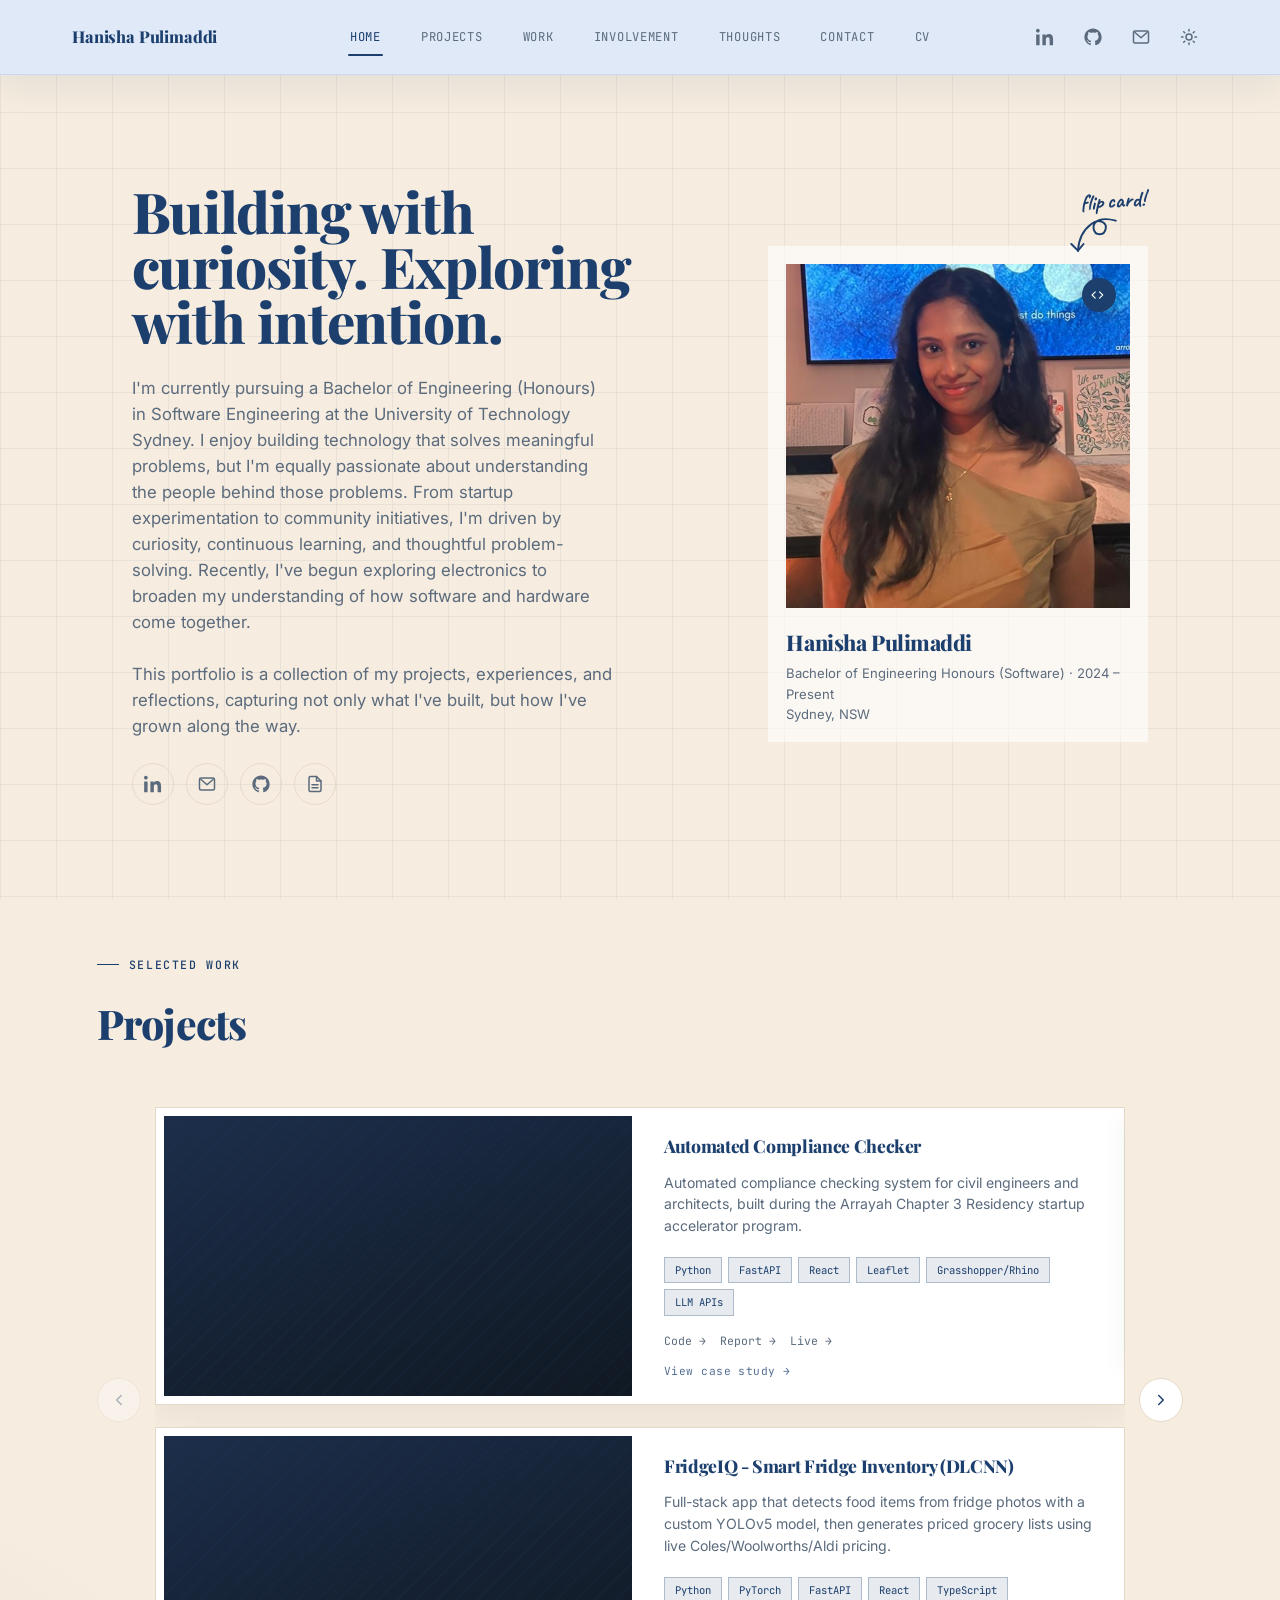
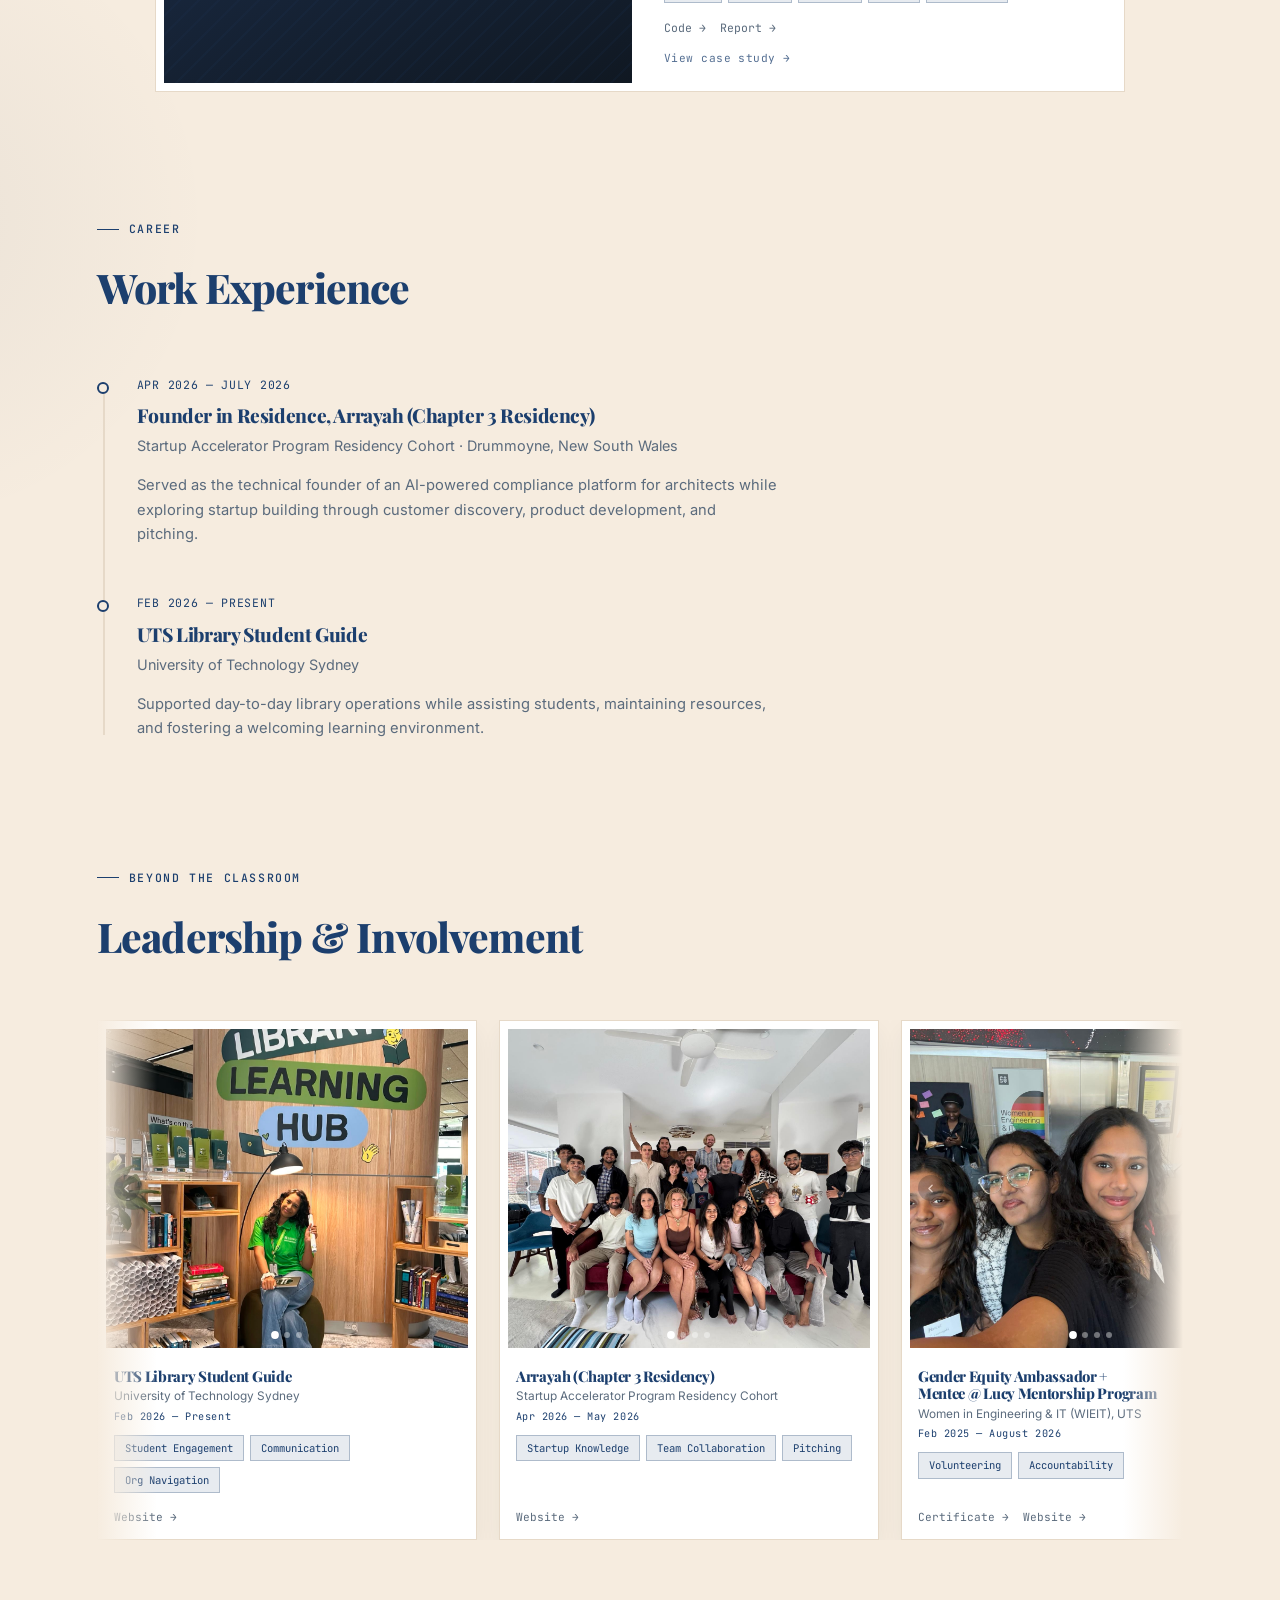
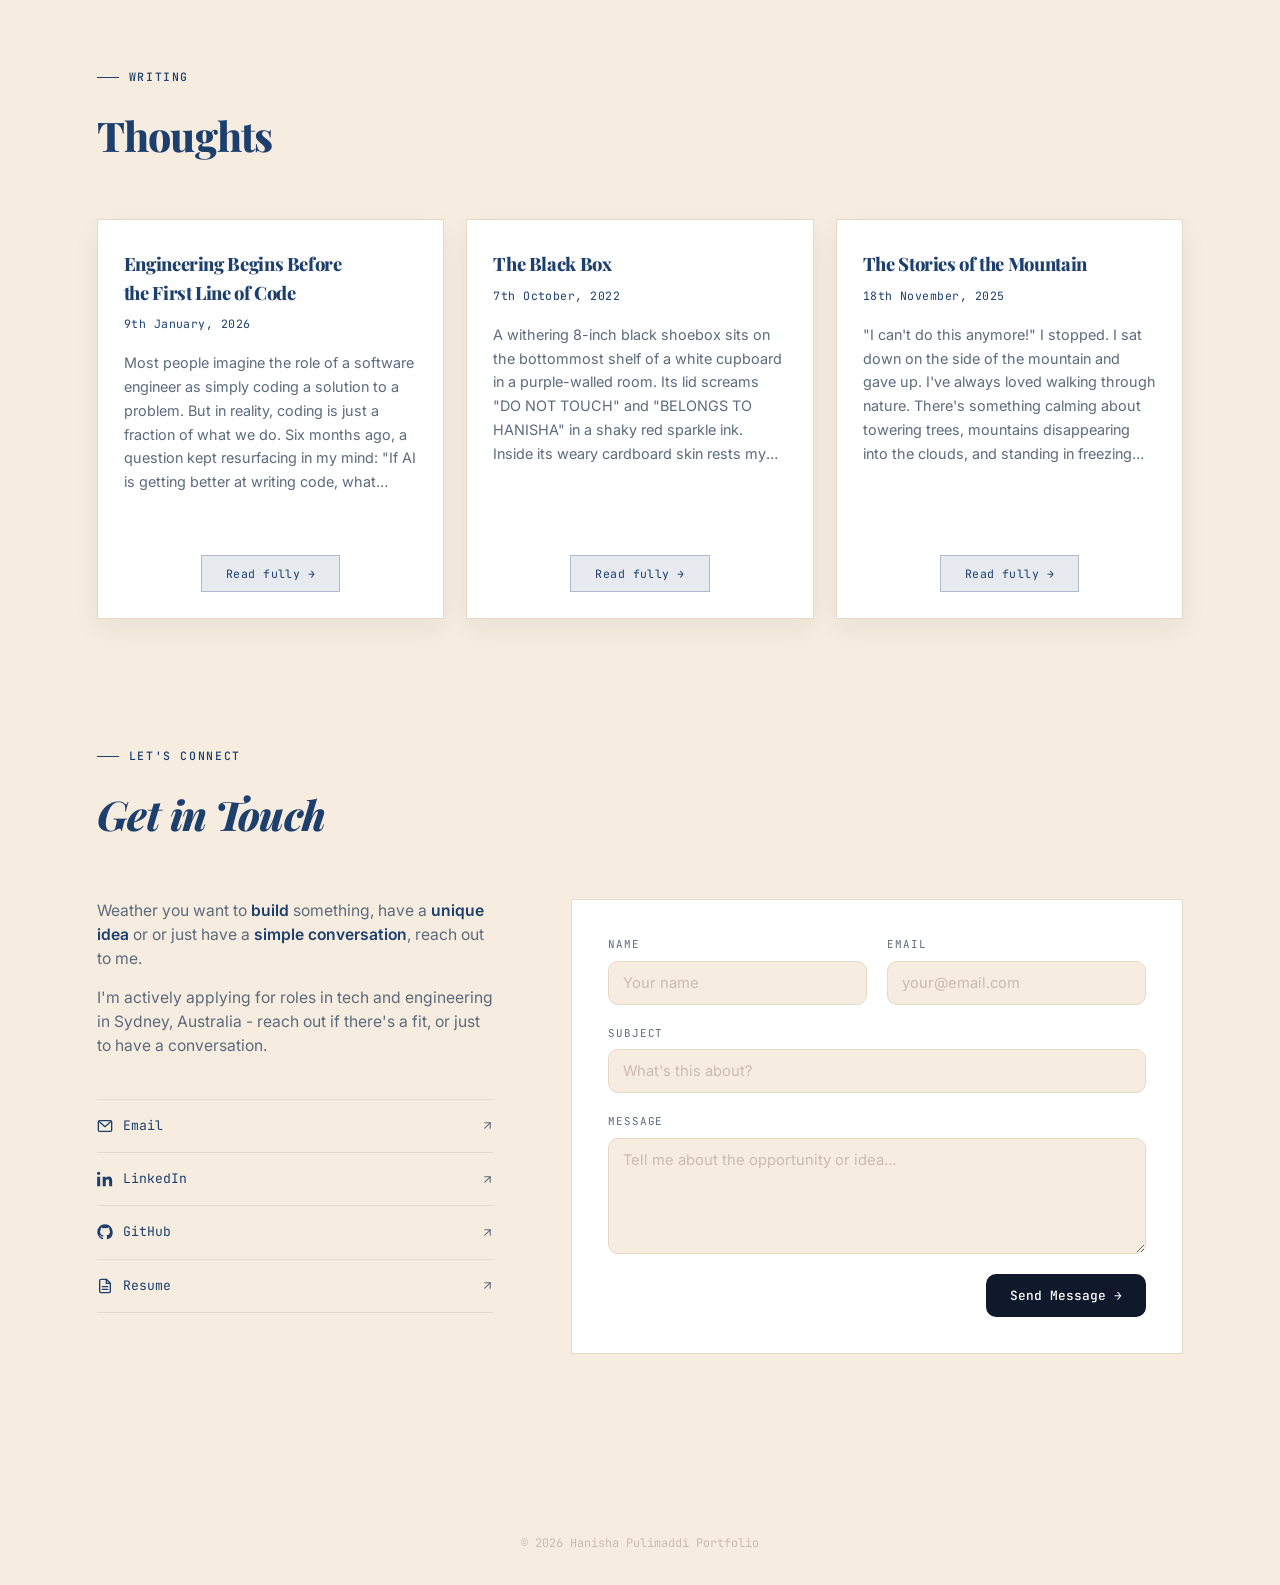
==== commit 6316b1fd: "Add expandable project detail dialog with problem/solution/learnings" ====
--- a/index.html
+++ b/index.html
@@ -82,6 +82,19 @@
   </div>
 </div>
 
+<div class="project-modal" id="projectModal" role="dialog" aria-modal="true" aria-label="Project details" hidden>
+  <div class="project-modal-backdrop" data-project-close></div>
+  <div class="project-modal-panel">
+    <button type="button" class="project-modal-close" data-project-close aria-label="Close project details">✕</button>
+    <div class="project-modal-scroll">
+      <h3 id="projectModalTitle"></h3>
+      <div class="tag-row" id="projectModalTags"></div>
+      <div class="project-links" id="projectModalLinks"></div>
+      <div class="project-modal-columns" id="projectModalBody"></div>
+    </div>
+  </div>
+</div>
+
 
 <main>
 
@@ -90,7 +103,7 @@
     <div class="container">
       <div class="hero-copy">
         <h1 class="hero-headline">Building with curiosity. Exploring with intention.</h1>
-        <p class="hero-desc">I'm currently pursuing a Bachelor of Engineering (Honours) in Software Engineering at the University of Technology Sydney. I enjoy building technology that solves meaningful problems, but I'm equally passionate about understanding the people behind those problems. From startup experimentation and machine learning to community initiatives and personal challenges, I'm driven by curiosity, continuous learning, and thoughtful problem-solving. Recently, I've begun exploring electronics to broaden my understanding of how software and hardware come together.</p>
+        <p class="hero-desc">I'm currently pursuing a Bachelor of Engineering (Honours) in Software Engineering at the University of Technology Sydney. I enjoy building technology that solves meaningful problems, but I'm equally passionate about understanding the people behind those problems. From startup experimentation to community initiatives, I'm driven by curiosity, continuous learning, and thoughtful problem-solving. Recently, I've begun exploring electronics to broaden my understanding of how software and hardware come together.</p>
         <p class="hero-desc">This portfolio is a collection of my projects, experiences, and reflections, capturing not only what I've built, but how I've grown along the way.</p>
         <div class="hero-social">
           <a class="hero-social-icon" href="https://www.linkedin.com/in/hanisha-pulimaddi-368545190" target="_blank" rel="noopener" aria-label="LinkedIn">
@@ -187,7 +200,7 @@
                 </button>
               </div>
             </div>
-            <div class="project-body">
+            <div class="project-body" data-project-open tabindex="0" role="button" aria-haspopup="dialog" aria-label="View case study: Automated Compliance Checker">
               <h3>Automated Compliance Checker</h3>
               <p>Automated compliance checking system for civil engineers and architects, built during the Arrayah Chapter 3 Residency startup accelerator program.</p>
               <div class="tag-row">
@@ -203,6 +216,48 @@
                 <a href="https://github.com/HanishaPulimaddi/AutomatedComplianceChecker/blob/testing-branch/ProjectEvaluationReport.docx" target="_blank" rel="noopener">Report →</a>
                 <a href="https://automated-compliance-checker-liard.vercel.app/" target="_blank" rel="noopener">Live →</a>
               </div>
+              <div class="project-details-hint">View case study →</div>
+              <template class="project-full">
+                <div class="project-modal-col">
+                  <div class="project-modal-col-head">
+                    <svg viewBox="0 0 24 24" fill="none" stroke="currentColor" stroke-width="2" stroke-linecap="round" stroke-linejoin="round"><circle cx="12" cy="12" r="10"/><line x1="12" y1="8" x2="12" y2="12"/><line x1="12" y1="16" x2="12.01" y2="16"/></svg>
+                    <h4>Problem</h4>
+                  </div>
+                  <ul>
+                    <li>Council rules (DCP/LEP/SEPP) are scattered across long, unstructured PDFs</li>
+                    <li>Finding the clause that applies to one specific address is slow and manual</li>
+                    <li>Cross-referencing setbacks, height, and floor space rules takes real expertise</li>
+                    <li>Existing tools don't link answers back to a source, so they're hard to trust</li>
+                    <li>No fast way to screen a lot's opportunities before commissioning a full survey</li>
+                  </ul>
+                </div>
+                <div class="project-modal-col">
+                  <div class="project-modal-col-head">
+                    <svg viewBox="0 0 24 24" fill="none" stroke="currentColor" stroke-width="2" stroke-linecap="round" stroke-linejoin="round"><path d="M9 18h6"/><path d="M10 21h4"/><path d="M12 3a6 6 0 0 0-6 6c0 2.2 1.2 3.5 2 4.5.6.7 1 1.3 1 2.5h6c0-1.2.4-1.8 1-2.5.8-1 2-2.3 2-4.5a6 6 0 0 0-6-6z"/></svg>
+                    <h4>Solution</h4>
+                  </div>
+                  <ul>
+                    <li>Resolves a Canada Bay address to its lot polygon and zone via NSW Planning APIs</li>
+                    <li>Computes the buildable envelope (setbacks, height, floor space) from extracted rules</li>
+                    <li>Cites every value back to its source DCP/LEP/SEPP clause and PDF page</li>
+                    <li>Screens CDC eligibility and Housing SEPP 2021 LMR reform eligibility</li>
+                    <li>Pairs a React + Leaflet map UI with a Grasshopper/Rhino plugin for 3D massing</li>
+                  </ul>
+                </div>
+                <div class="project-modal-col">
+                  <div class="project-modal-col-head">
+                    <svg viewBox="0 0 24 24" fill="none" stroke="currentColor" stroke-width="2" stroke-linecap="round" stroke-linejoin="round"><path d="M22 10 12 5 2 10l10 5 10-5Z"/><path d="M6 12v5c0 1.7 2.7 3 6 3s6-1.3 6-3v-5"/><path d="M22 10v6"/></svg>
+                    <h4>Learnings</h4>
+                  </div>
+                  <ul>
+                    <li>Scoping aggressively (dropping a second council) mattered more than covering more ground</li>
+                    <li>Regulatory answers need traceable citations, not just a plausible-looking number</li>
+                    <li>Talking to real architects reshaped the product from rule extraction to rule interpretation</li>
+                    <li>Automated edge detection breaks on unusual lot shapes — a warning beats a silent guess</li>
+                    <li>Coordinating geometry, LLM extraction, and mapping into one working full-stack product</li>
+                  </ul>
+                </div>
+              </template>
             </div>
           </article>
 
@@ -219,7 +274,7 @@
                 </button>
               </div>
             </div>
-            <div class="project-body">
+            <div class="project-body" data-project-open tabindex="0" role="button" aria-haspopup="dialog" aria-label="View case study: FridgeIQ">
               <h3>FridgeIQ - Smart Fridge Inventory (DLCNN)</h3>
               <p>Full-stack app that detects food items from fridge photos with a custom YOLOv5 model, then generates priced grocery lists using live Coles/Woolworths/Aldi pricing.</p>
               <div class="tag-row">
@@ -233,6 +288,46 @@
                 <a href="https://github.com/HanishaPulimaddi/DLCNN-FridgeIQ" target="_blank" rel="noopener">Code →</a>
                 <a href="https://github.com/HanishaPulimaddi/DLCNN-FridgeIQ/blob/main/DLCNN_FridgeIQ_FinalReport.docx" target="_blank" rel="noopener">Report →</a>
               </div>
+              <div class="project-details-hint">View case study →</div>
+              <template class="project-full">
+                <div class="project-modal-col">
+                  <div class="project-modal-col-head">
+                    <svg viewBox="0 0 24 24" fill="none" stroke="currentColor" stroke-width="2" stroke-linecap="round" stroke-linejoin="round"><circle cx="12" cy="12" r="10"/><line x1="12" y1="8" x2="12" y2="12"/><line x1="12" y1="16" x2="12.01" y2="16"/></svg>
+                    <h4>Problem</h4>
+                  </div>
+                  <ul>
+                    <li>Hard to keep track of what's actually in the fridge day to day</li>
+                    <li>Leads to over-buying items already on hand and staples running out unnoticed</li>
+                    <li>Manually pricing missing items across multiple supermarkets is tedious</li>
+                    <li>No easy bridge between "what I have," "what I need," and what it costs</li>
+                  </ul>
+                </div>
+                <div class="project-modal-col">
+                  <div class="project-modal-col-head">
+                    <svg viewBox="0 0 24 24" fill="none" stroke="currentColor" stroke-width="2" stroke-linecap="round" stroke-linejoin="round"><path d="M9 18h6"/><path d="M10 21h4"/><path d="M12 3a6 6 0 0 0-6 6c0 2.2 1.2 3.5 2 4.5.6.7 1 1.3 1 2.5h6c0-1.2.4-1.8 1-2.5.8-1 2-2.3 2-4.5a6 6 0 0 0-6-6z"/></svg>
+                    <h4>Solution</h4>
+                  </div>
+                  <ul>
+                    <li>User photographs their fridge; a custom-trained YOLOv5 model detects food items</li>
+                    <li>Detections are enriched with Coles/Woolworths/Aldi price data</li>
+                    <li>Missing staples are flagged and turned into a priced grocery list in one flow</li>
+                    <li>JWT-authenticated FastAPI backend persists scan history and lists per user</li>
+                    <li>React dashboard covers scanning, lists, analytics, and profile management</li>
+                  </ul>
+                </div>
+                <div class="project-modal-col">
+                  <div class="project-modal-col-head">
+                    <svg viewBox="0 0 24 24" fill="none" stroke="currentColor" stroke-width="2" stroke-linecap="round" stroke-linejoin="round"><path d="M22 10 12 5 2 10l10 5 10-5Z"/><path d="M6 12v5c0 1.7 2.7 3 6 3s6-1.3 6-3v-5"/><path d="M22 10v6"/></svg>
+                    <h4>Learnings</h4>
+                  </div>
+                  <ul>
+                    <li>Trained and fine-tuned a custom object detector for a narrow domain end to end</li>
+                    <li>Learned to design the product (auth, persistence, lists) around the ML feature, not just the model</li>
+                    <li>Integrating three different, messy real-world pricing sources into one feature</li>
+                    <li>Built a capture-to-list flow that stays useful for the user after the first scan</li>
+                  </ul>
+                </div>
+              </template>
             </div>
           </article>
         </div>
@@ -251,7 +346,7 @@
                 </button>
               </div>
             </div>
-            <div class="project-body">
+            <div class="project-body" data-project-open tabindex="0" role="button" aria-haspopup="dialog" aria-label="View case study: BNPL Loan Default Prediction">
               <h3>BNPL Loan Default Prediction</h3>
               <p>ML model predicting BNPL loan defaults using Logistic Regression and Random Forest, handling class imbalance.</p>
               <div class="tag-row">
@@ -263,6 +358,45 @@
                 <a href="https://github.com/HanishaPulimaddi/BNPL" target="_blank" rel="noopener">Code →</a>
                 <a href="https://github.com/HanishaPulimaddi/BNPL/blob/main/BNPL_Report.pdf" target="_blank" rel="noopener">Report →</a>
               </div>
+              <div class="project-details-hint">View case study →</div>
+              <template class="project-full">
+                <div class="project-modal-col">
+                  <div class="project-modal-col-head">
+                    <svg viewBox="0 0 24 24" fill="none" stroke="currentColor" stroke-width="2" stroke-linecap="round" stroke-linejoin="round"><circle cx="12" cy="12" r="10"/><line x1="12" y1="8" x2="12" y2="12"/><line x1="12" y1="16" x2="12.01" y2="16"/></svg>
+                    <h4>Problem</h4>
+                  </div>
+                  <ul>
+                    <li>BNPL lenders need to flag likely loan defaults before they happen</li>
+                    <li>Default events are rare relative to on-time repayments (class imbalance)</li>
+                    <li>A naive model can score well by just predicting "no default" every time</li>
+                    <li>Missed defaults and false alarms carry very different costs for a lender</li>
+                  </ul>
+                </div>
+                <div class="project-modal-col">
+                  <div class="project-modal-col-head">
+                    <svg viewBox="0 0 24 24" fill="none" stroke="currentColor" stroke-width="2" stroke-linecap="round" stroke-linejoin="round"><path d="M9 18h6"/><path d="M10 21h4"/><path d="M12 3a6 6 0 0 0-6 6c0 2.2 1.2 3.5 2 4.5.6.7 1 1.3 1 2.5h6c0-1.2.4-1.8 1-2.5.8-1 2-2.3 2-4.5a6 6 0 0 0-6-6z"/></svg>
+                    <h4>Solution</h4>
+                  </div>
+                  <ul>
+                    <li>Built and compared Logistic Regression and Random Forest classifiers</li>
+                    <li>Applied class-imbalance handling during training so the model doesn't just learn the majority class</li>
+                    <li>Evaluated models on metrics beyond raw accuracy to judge real predictive value</li>
+                    <li>Iterated on features and preprocessing in a Jupyter notebook workflow</li>
+                  </ul>
+                </div>
+                <div class="project-modal-col">
+                  <div class="project-modal-col-head">
+                    <svg viewBox="0 0 24 24" fill="none" stroke="currentColor" stroke-width="2" stroke-linecap="round" stroke-linejoin="round"><path d="M22 10 12 5 2 10l10 5 10-5Z"/><path d="M6 12v5c0 1.7 2.7 3 6 3s6-1.3 6-3v-5"/><path d="M22 10v6"/></svg>
+                    <h4>Learnings</h4>
+                  </div>
+                  <ul>
+                    <li>Why accuracy alone is misleading on imbalanced classification problems</li>
+                    <li>How class-imbalance techniques change what "a good model" actually looks like</li>
+                    <li>Trade-offs between an interpretable model (Logistic Regression) and a flexible one (Random Forest)</li>
+                    <li>The value of comparing multiple model families before settling on one</li>
+                  </ul>
+                </div>
+              </template>
             </div>
           </article>
         </div>
--- a/style.css
+++ b/style.css
@@ -625,9 +625,19 @@
 }
 .video-modal-close:hover{ background:var(--accent); }
 .video-modal-close:focus-visible{ outline:2px solid #fff; outline-offset:2px; }
-.project-body{ width:50%; padding:24px; display:flex; flex-direction:column; gap:12px; }
+.project-body{ width:50%; padding:24px; display:flex; flex-direction:column; gap:12px; cursor:pointer; transition:background .2s ease; }
+.project-body:hover, .project-body:focus-visible{ background:rgba(28,63,110,.05); }
+.project-body:focus-visible{ outline:2px solid var(--accent); outline-offset:-2px; }
 .project-body h3{ font-size:1.1rem; }
 .project-body p{ color:var(--text-muted); font-size:.88rem; }
+.project-details-hint{
+  font-family:var(--font-mono);
+  font-size:.7rem;
+  letter-spacing:.04em;
+  color:var(--accent);
+  opacity:.75;
+}
+.project-body:hover .project-details-hint, .project-body:focus-visible .project-details-hint{ opacity:1; }
 .tag-row{ display:flex; flex-wrap:wrap; gap:6px; margin-top:auto; padding-top:8px; }
 .tag{
   font-family:var(--font-mono);
@@ -1080,6 +1090,94 @@
   gap:8px;
   font-size:.78rem;
   color:var(--text-muted);
+}
+
+/* ---------------- Project modal ---------------- */
+.project-modal{
+  position:fixed;
+  inset:0;
+  z-index:400;
+  display:flex;
+  align-items:center;
+  justify-content:center;
+  padding:5vh 4vw;
+}
+.project-modal[hidden]{ display:none; }
+.project-modal-backdrop{
+  position:absolute;
+  inset:0;
+  background:rgba(13,19,25,.55);
+  backdrop-filter:blur(4px);
+  -webkit-backdrop-filter:blur(4px);
+}
+.project-modal-panel{
+  position:relative;
+  width:min(880px, 100%);
+  max-height:86vh;
+  background:var(--surface);
+  border-radius:var(--radius-md);
+  box-shadow:0 30px 60px rgba(13,19,25,.35);
+  display:flex;
+  flex-direction:column;
+  overflow:hidden;
+}
+.project-modal-close{
+  position:absolute;
+  top:14px; right:14px;
+  width:34px; height:34px;
+  border-radius:50%;
+  background:rgba(28,63,110,.08);
+  color:var(--text);
+  display:flex; align-items:center; justify-content:center;
+  z-index:2;
+  transition:background .2s ease, color .2s ease;
+}
+.project-modal-close:hover{ background:var(--accent); color:#fff; }
+.project-modal-close:focus-visible{ outline:2px solid var(--accent); outline-offset:2px; }
+.project-modal-scroll{
+  padding:52px 46px 46px;
+  overflow-y:auto;
+}
+.project-modal-scroll h3{
+  font-size:1.5rem;
+  color:var(--accent);
+  padding-right:24px;
+}
+.project-modal-scroll .tag-row{ margin-top:14px; padding-top:0; }
+.project-modal-scroll .project-links{ margin-top:14px; padding-top:14px; border-top:1px solid var(--border); }
+.project-modal-columns{
+  margin-top:32px;
+  padding-top:28px;
+  border-top:1px solid var(--border);
+  display:grid;
+  grid-template-columns:repeat(3, 1fr);
+  gap:28px;
+}
+.project-modal-col-head{
+  display:flex;
+  align-items:center;
+  gap:8px;
+  margin-bottom:14px;
+  padding-bottom:10px;
+  border-bottom:1px solid var(--border);
+}
+.project-modal-col-head svg{ width:19px; height:19px; color:var(--accent); flex-shrink:0; }
+.project-modal-col-head h4{
+  font-family:var(--font-mono);
+  font-size:.76rem;
+  letter-spacing:.06em;
+  text-transform:uppercase;
+  color:var(--accent);
+}
+.project-modal-col ul{
+  display:flex;
+  flex-direction:column;
+  gap:10px;
+  padding-left:1.1em;
+  list-style:disc;
+  font-size:.85rem;
+  line-height:1.55;
+  color:var(--text);
 }
 
 /* ---------------- Contact ---------------- */
@@ -1269,6 +1367,7 @@
   .leadership-grid{ grid-template-columns:repeat(2, 1fr); }
   .thoughts-grid{ grid-template-columns:repeat(2, 1fr); }
   .contact-grid{ grid-template-columns:1fr; gap:44px; }
+  .project-modal-columns{ grid-template-columns:1fr; gap:26px; }
 }
 @media (max-width:560px){
   .navbar{ grid-template-columns:auto 1fr auto; padding:14px 16px; }
@@ -1287,6 +1386,7 @@
   .thoughts-grid{ grid-template-columns:1fr; }
   .thought-card{ height:auto; min-height:300px; }
   .thought-modal-scroll{ padding:44px 24px 32px; }
+  .project-modal-scroll{ padding:44px 24px 32px; }
   .work-timeline{ padding-left:28px; gap:36px; }
   .work-marker{ left:-28px; }
   .contact-form-row{ grid-template-columns:1fr; }
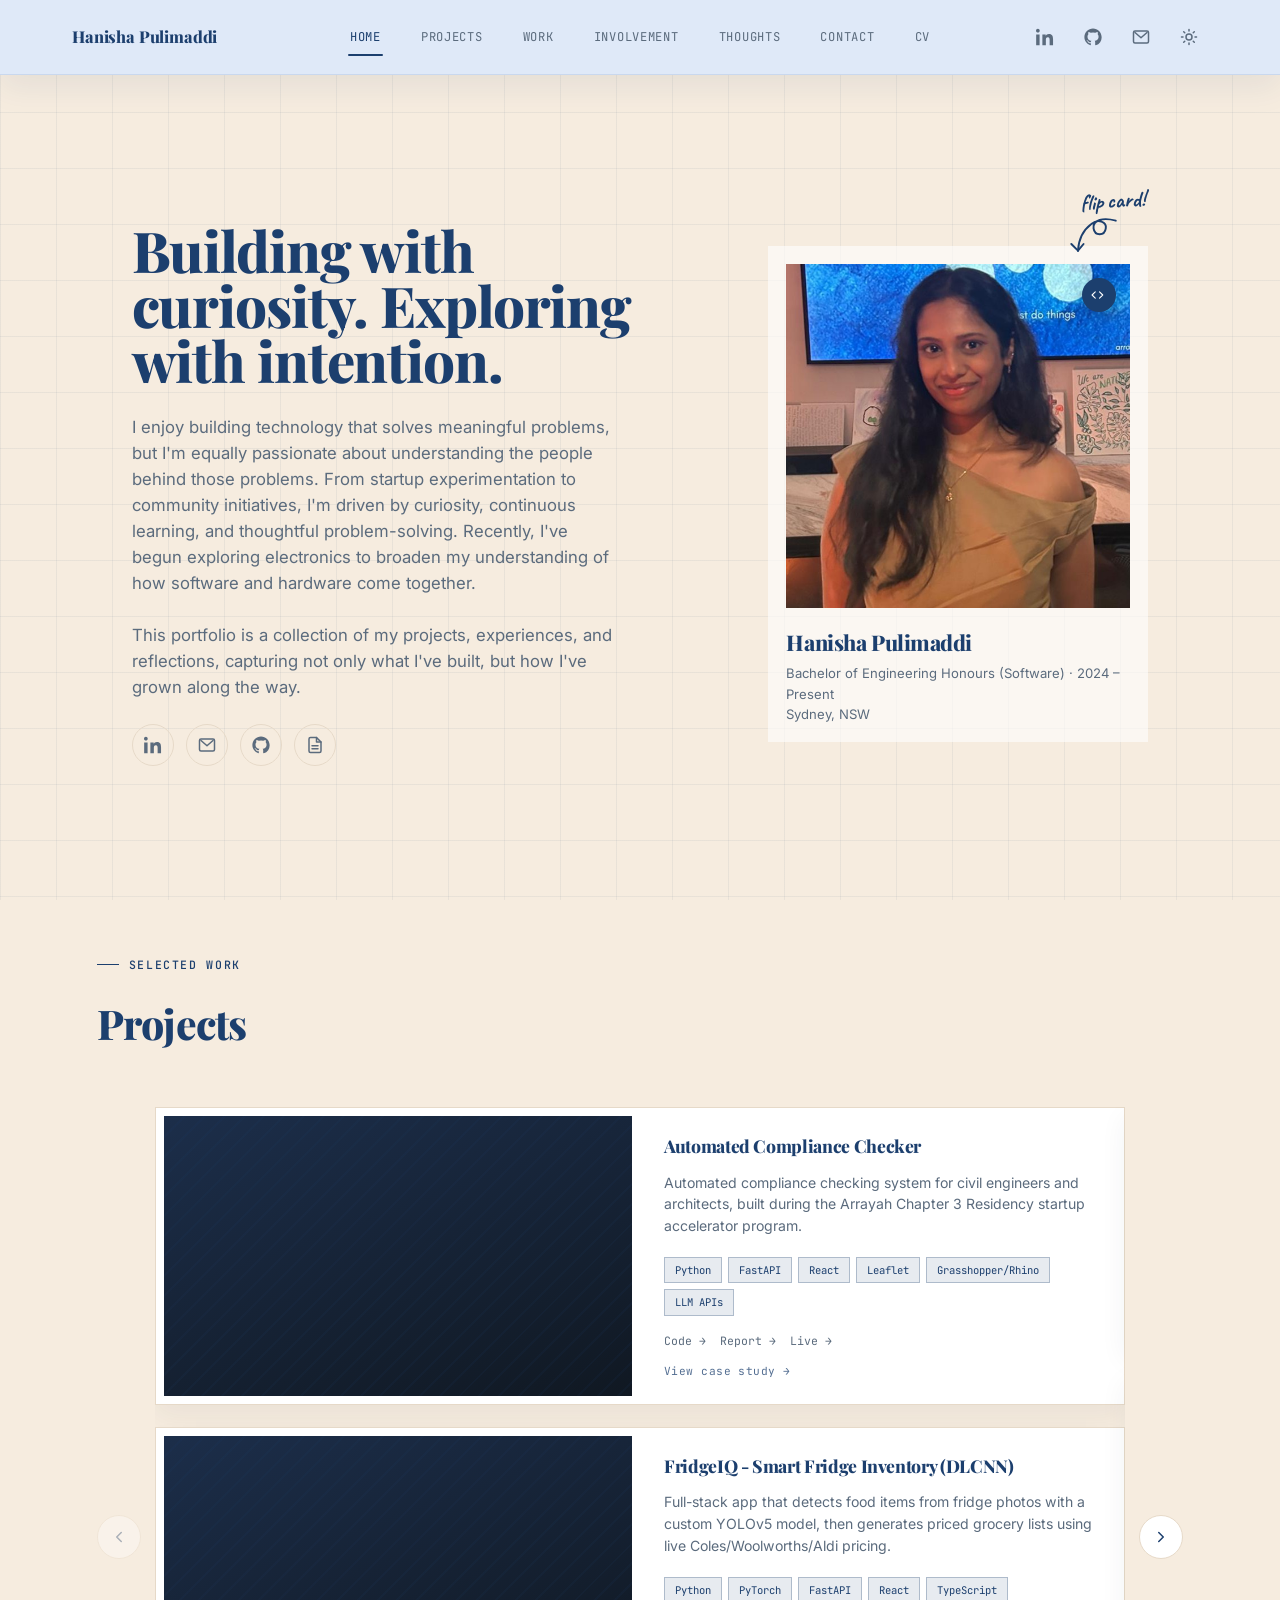
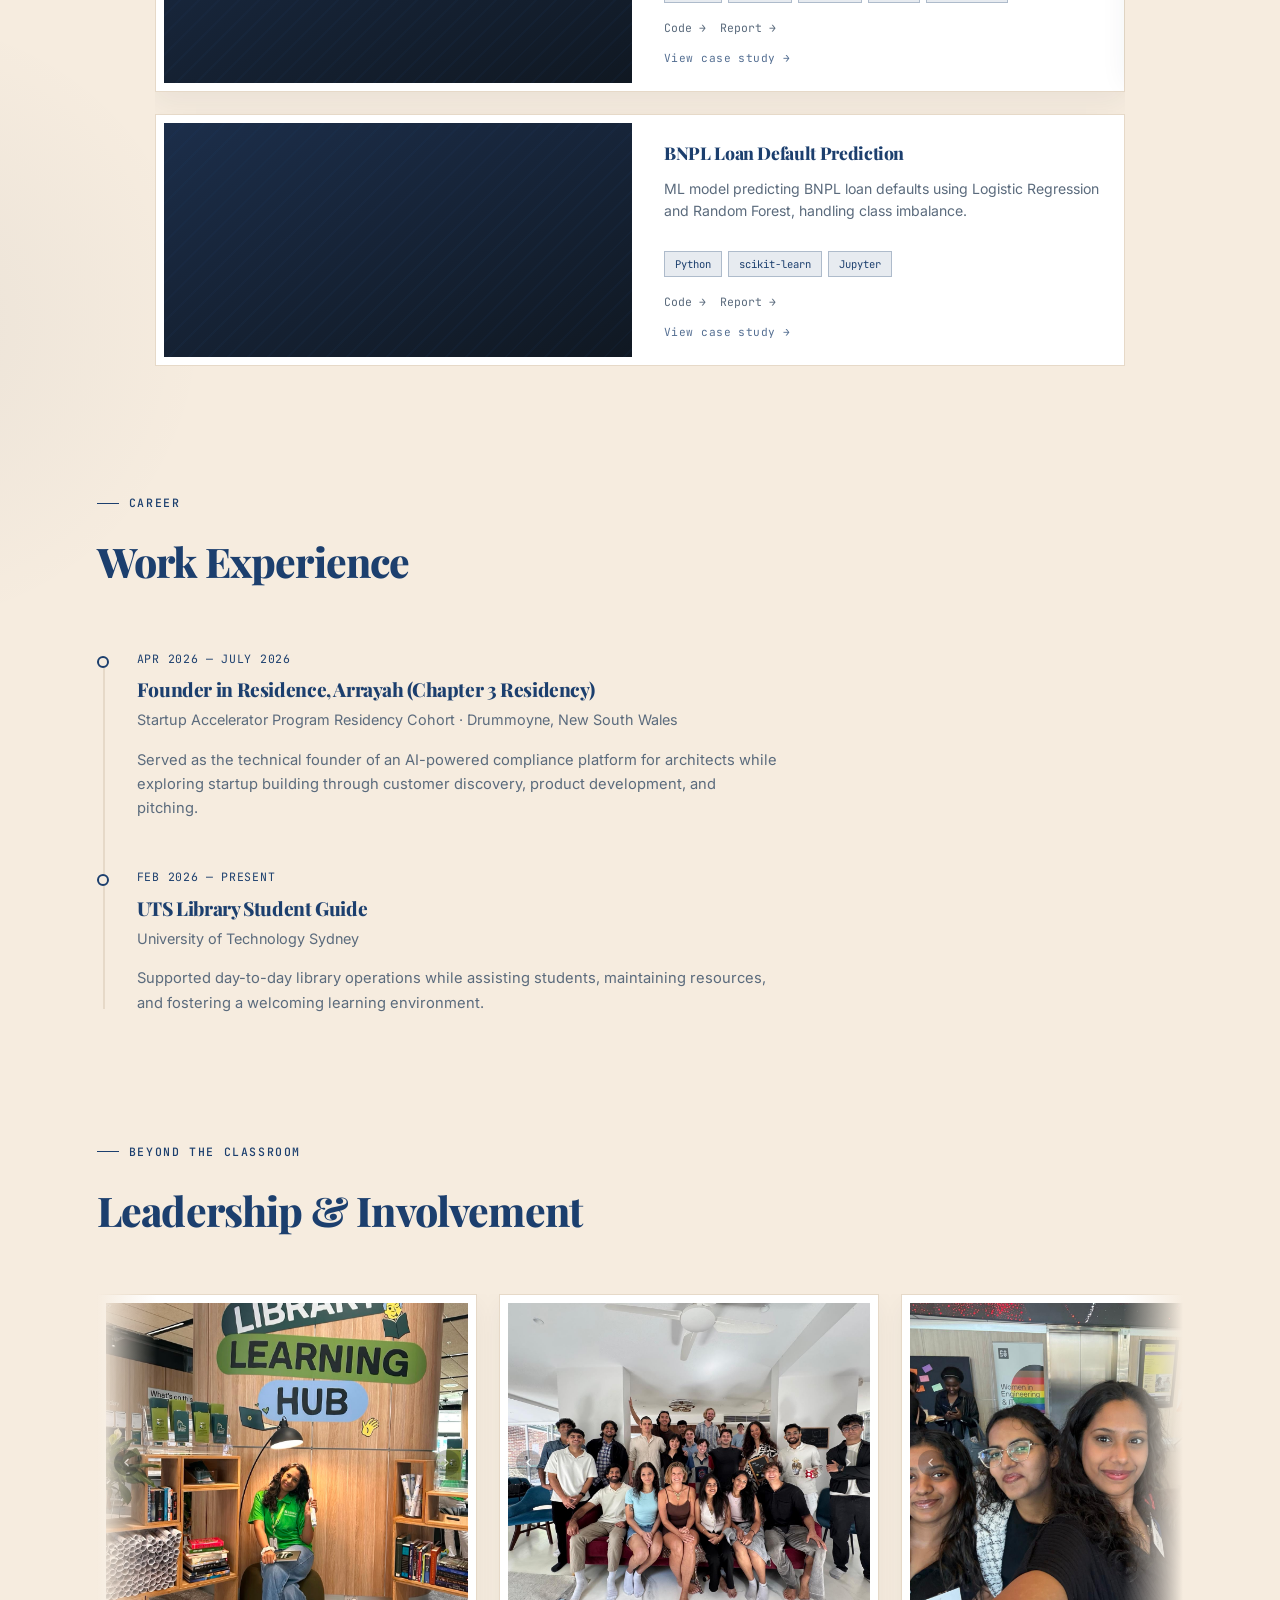
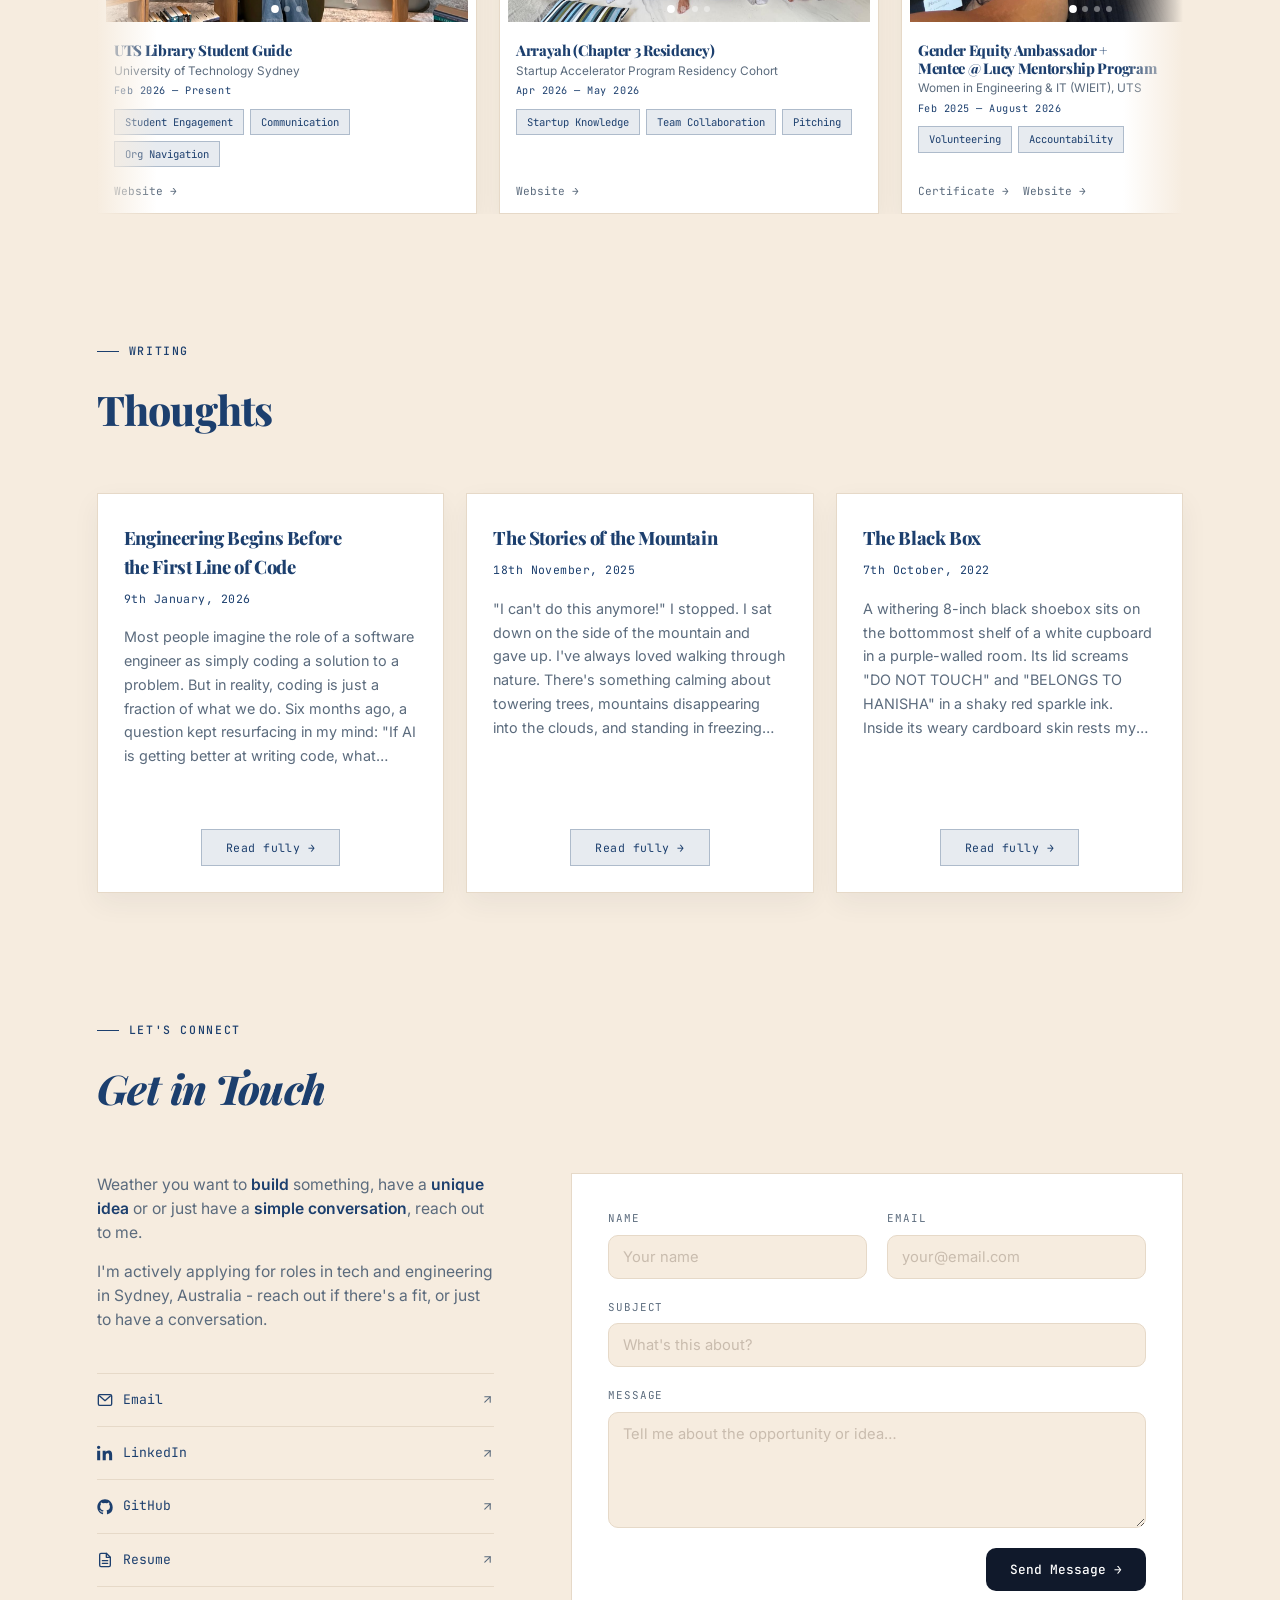
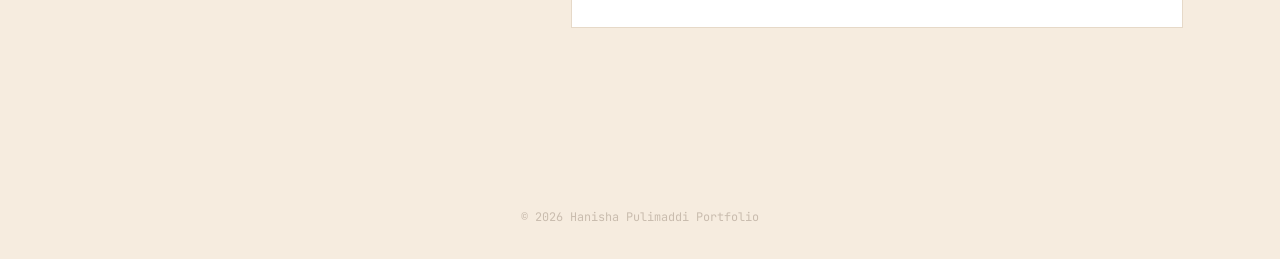
==== commit 790c9f69: "Add in-progress project cards and status badges Add MyMentalGlowupGuru and Sensor-Driven Escalation " ====
--- a/index.html
+++ b/index.html
@@ -103,7 +103,7 @@
     <div class="container">
       <div class="hero-copy">
         <h1 class="hero-headline">Building with curiosity. Exploring with intention.</h1>
-        <p class="hero-desc">I'm currently pursuing a Bachelor of Engineering (Honours) in Software Engineering at the University of Technology Sydney. I enjoy building technology that solves meaningful problems, but I'm equally passionate about understanding the people behind those problems. From startup experimentation to community initiatives, I'm driven by curiosity, continuous learning, and thoughtful problem-solving. Recently, I've begun exploring electronics to broaden my understanding of how software and hardware come together.</p>
+        <p class="hero-desc">I enjoy building technology that solves meaningful problems, but I'm equally passionate about understanding the people behind those problems. From startup experimentation to community initiatives, I'm driven by curiosity, continuous learning, and thoughtful problem-solving. Recently, I've begun exploring electronics to broaden my understanding of how software and hardware come together.</p>
         <p class="hero-desc">This portfolio is a collection of my projects, experiences, and reflections, capturing not only what I've built, but how I've grown along the way.</p>
         <div class="hero-social">
           <a class="hero-social-icon" href="https://www.linkedin.com/in/hanisha-pulimaddi-368545190" target="_blank" rel="noopener" aria-label="LinkedIn">
@@ -253,7 +253,7 @@
                     <li>Scoping aggressively (dropping a second council) mattered more than covering more ground</li>
                     <li>Regulatory answers need traceable citations, not just a plausible-looking number</li>
                     <li>Talking to real architects reshaped the product from rule extraction to rule interpretation</li>
-                    <li>Automated edge detection breaks on unusual lot shapes — a warning beats a silent guess</li>
+                    <li>Automated edge detection breaks on unusual lot shapes, a warning beats a silent guess</li>
                     <li>Coordinating geometry, LLM extraction, and mapping into one working full-stack product</li>
                   </ul>
                 </div>
@@ -330,9 +330,7 @@
               </template>
             </div>
           </article>
-        </div>
-
-        <div class="projects-page">
+
           <article class="project-card">
             <div class="project-thumb project-video-wrap" data-video-wrap>
               <video class="project-video" muted loop playsinline preload="none" data-src="Videos/BNPL.mp4" aria-label="BNPL Loan Default Prediction demo video"></video>
@@ -394,6 +392,118 @@
                     <li>How class-imbalance techniques change what "a good model" actually looks like</li>
                     <li>Trade-offs between an interpretable model (Logistic Regression) and a flexible one (Random Forest)</li>
                     <li>The value of comparing multiple model families before settling on one</li>
+                  </ul>
+                </div>
+              </template>
+            </div>
+          </article>
+        </div>
+
+        <div class="projects-page">
+          <article class="project-card">
+            <div class="project-thumb">
+              <span class="glyph">In Progress</span>
+            </div>
+            <div class="project-body" data-project-open tabindex="0" role="button" aria-haspopup="dialog" aria-label="View case study: MyMentalGlowupGuru">
+              <h3>MyMentalGlowupGuru <span class="project-status-tag">In Progress</span></h3>
+              <p>A personalized RAG system for daily knowledge briefing, currently in development.</p>
+              <div class="tag-row">
+                <span class="tag">RAG</span>
+                <span class="tag">Python</span>
+                <span class="tag">LLM APIs</span>
+                <span class="tag">Text-to-Speech</span>
+              </div>
+              <div class="project-links">
+                <span class="project-link-disabled">Code (in progress)</span>
+              </div>
+              <div class="project-details-hint">View case study →</div>
+              <template class="project-full">
+                <div class="project-modal-col">
+                  <div class="project-modal-col-head">
+                    <svg viewBox="0 0 24 24" fill="none" stroke="currentColor" stroke-width="2" stroke-linecap="round" stroke-linejoin="round"><circle cx="12" cy="12" r="10"/><line x1="12" y1="8" x2="12" y2="12"/><line x1="12" y1="16" x2="12.01" y2="16"/></svg>
+                    <h4>Problem</h4>
+                  </div>
+                  <ul>
+                    <li>Staying on top of current affairs is hard in a fast-paced information environment</li>
+                    <li>Building broad, domain-level knowledge — politics, global trade, arts, music, and more — takes daily effort</li>
+                    <li>Most news consumption is passive, so little of it is actually retained</li>
+                  </ul>
+                </div>
+                <div class="project-modal-col">
+                  <div class="project-modal-col-head">
+                    <svg viewBox="0 0 24 24" fill="none" stroke="currentColor" stroke-width="2" stroke-linecap="round" stroke-linejoin="round"><path d="M9 18h6"/><path d="M10 21h4"/><path d="M12 3a6 6 0 0 0-6 6c0 2.2 1.2 3.5 2 4.5.6.7 1 1.3 1 2.5h6c0-1.2.4-1.8 1-2.5.8-1 2-2.3 2-4.5a6 6 0 0 0-6-6z"/></svg>
+                    <h4>Solution</h4>
+                  </div>
+                  <ul>
+                    <li>A RAG-powered voice briefing app delivering a personalized 5-minute daily news read</li>
+                    <li>Engineered around habit formation, so the briefing fits into a daily routine</li>
+                    <li>Built around active recall, so users retain what they hear instead of just listening passively</li>
+                  </ul>
+                </div>
+                <div class="project-modal-col">
+                  <div class="project-modal-col-head">
+                    <svg viewBox="0 0 24 24" fill="none" stroke="currentColor" stroke-width="2" stroke-linecap="round" stroke-linejoin="round"><path d="M12 8v4l3 3"/><circle cx="12" cy="12" r="9"/></svg>
+                    <h4>Status</h4>
+                  </div>
+                  <ul>
+                    <li>Actively in development</li>
+                    <li>Case study will be updated with build details and outcomes as the project progresses</li>
+                  </ul>
+                </div>
+              </template>
+            </div>
+          </article>
+
+          <article class="project-card">
+            <div class="project-thumb">
+              <span class="glyph">In Progress</span>
+            </div>
+            <div class="project-body" data-project-open tabindex="0" role="button" aria-haspopup="dialog" aria-label="View case study: Sensor-Driven Escalation on a Microcontroller">
+              <h3>Sensor-Driven Escalation on a Microcontroller <span class="project-status-tag">In Progress</span></h3>
+              <p>A wearable device that notices when you've stopped moving and responds proportionally, currently in development.</p>
+              <div class="tag-row">
+                <span class="tag">Embedded Systems</span>
+                <span class="tag">Arduino</span>
+                <span class="tag">C++</span>
+                <span class="tag">State Machines</span>
+                <span class="tag">Sensor Thresholding</span>
+              </div>
+              <div class="project-links">
+                <span class="project-link-disabled">Code (in progress)</span>
+              </div>
+              <div class="project-details-hint">View case study →</div>
+              <template class="project-full">
+                <div class="project-modal-col">
+                  <div class="project-modal-col-head">
+                    <svg viewBox="0 0 24 24" fill="none" stroke="currentColor" stroke-width="2" stroke-linecap="round" stroke-linejoin="round"><circle cx="12" cy="12" r="10"/><line x1="12" y1="8" x2="12" y2="12"/><line x1="12" y1="16" x2="12.01" y2="16"/></svg>
+                    <h4>Problem</h4>
+                  </div>
+                  <ul>
+                    <li>People can go long stretches without moving and not notice it themselves</li>
+                    <li>A useful nudge shouldn't be an all-or-nothing alarm — it should match how long the behavior has gone on</li>
+                    <li>Raw sensor signals are noisy, so real stillness has to be told apart from sensor jitter</li>
+                  </ul>
+                </div>
+                <div class="project-modal-col">
+                  <div class="project-modal-col-head">
+                    <svg viewBox="0 0 24 24" fill="none" stroke="currentColor" stroke-width="2" stroke-linecap="round" stroke-linejoin="round"><path d="M9 18h6"/><path d="M10 21h4"/><path d="M12 3a6 6 0 0 0-6 6c0 2.2 1.2 3.5 2 4.5.6.7 1 1.3 1 2.5h6c0-1.2.4-1.8 1-2.5.8-1 2-2.3 2-4.5a6 6 0 0 0-6-6z"/></svg>
+                    <h4>Solution</h4>
+                  </div>
+                  <ul>
+                    <li>Responds proportionally: a soft ambient light first, escalating only if the stillness continues</li>
+                    <li>Built around a reusable escalation framework with independent goal-timers</li>
+                    <li>A state machine with explicit transitions governs each escalation stage</li>
+                    <li>Signal thresholding separates real motion from sensor noise</li>
+                  </ul>
+                </div>
+                <div class="project-modal-col">
+                  <div class="project-modal-col-head">
+                    <svg viewBox="0 0 24 24" fill="none" stroke="currentColor" stroke-width="2" stroke-linecap="round" stroke-linejoin="round"><path d="M12 8v4l3 3"/><circle cx="12" cy="12" r="9"/></svg>
+                    <h4>Status</h4>
+                  </div>
+                  <ul>
+                    <li>Actively in development</li>
+                    <li>Hardware is deliberately simple; the current focus is the escalation and thresholding logic</li>
                   </ul>
                 </div>
               </template>
@@ -816,22 +926,6 @@
               <span>Krizhevsky, A., Sutskever, I., &amp; Hinton, G. E. (2012). ImageNet Classification with Deep Convolutional Neural Networks. Advances in Neural Information Processing Systems, 25, 1097-1105.</span>
               <span>Schwaber, K., &amp; Sutherland, J. (2020). The Scrum Guide.</span>
             </div>
-          </template>
-        </article>
-
-        <article class="thought-card">
-          <h3>The Black Box</h3>
-          <div class="thought-date">7th October, 2022</div>
-          <p class="thought-excerpt">A withering 8-inch black shoebox sits on the bottommost shelf of a white cupboard in a purple-walled room. Its lid screams "DO NOT TOUCH" and "BELONGS TO HANISHA" in a shaky red sparkle ink. Inside its weary cardboard skin rests my childhood memories.</p>
-          <button type="button" class="thought-read-btn" data-thought-open>Read fully →</button>
-          <template class="thought-full">
-            <p class="thought-note"><em>Author's Note: This piece was written during my final years of high school. I've chosen to preserve it as it was originally written because it reflects the person I was at that stage of my life and the experiences that shaped me.</em></p>
-            <p>A withering 8-inch black shoebox sits on the bottommost shelf of a white cupboard in a purple-walled room. Its lid screams "DO NOT TOUCH" and "BELONGS TO HANISHA" in a shaky red sparkle ink. Inside its weary cardboard skin rests my childhood memories. Since it is impossible to show a video recording of every second of my life, relive my defining moments through the items in this box.</p>
-            <p>Cross-legged, I sit on the floor with the box in my lap. As I reach my hands inside the box, the first thing I grab is a pink teacup, part of a complete kitchen set for kids. It takes me back to when I was five and was obsessed with make-believe cooking with my sisters. That was the first time I worked in a team. One sister would mix the mud with water, and the other would hunt the garden for flowers to decorate the chocolate cake while I shaped the cake with the muddy slurry. Together we would make the perfect dish, a taste of success!</p>
-            <p>Next, I pull out a yellow badge with a silver border and a roaring lion in the center with the word "Captain." It was shinier when it sat on the left side of my school shirt for three years—marking me out from the crowd as a student council member. The lengthy brainstorming sessions to choose songs or costumes for the music and dance competition, the late-night track editing, and the numerous discussions I had with management to get my team more rehearsal time were all factors that contributed to winning the competitions. In victory and loss, my team and I stood together.</p>
-            <p>The delegate handbook of SMISMUN, my school's Model United Nations, barely fits in the box. I worked in the secretariat for two years as Head of the Organizing Committee and Event Coordinator. I endured sleepless nights and meal-less days to expand my school's network by working with food trucks and DJs, organizing social nights, and opening and closing ceremonies. My communication skills developed in requesting over 500 delegates to participate in our MUN. I helped make content for our MUN's Instagram page. The number of delegate handbooks packed was countless, but staying back in school to complete these tasks with my peers and seniors made it all pass in a breeze.</p>
-            <p>The box then pushes out the polaroid of Right To A Good Bite's (RTAGB) first club meeting on 21st May 2020, bringing happy tears to my eyes. I started RTAGB at school to raise awareness about the relation of food and diet to mental and physical health. Over time, with increasing passionate club members, it became a safe space for conversations in school. Our internal discussions led to researched seminars, invited talks by health professionals, and creative plays on the issues for the entire school to attend. On our Instagram page, we posted parodies, posts, and reels on our monthly topics, such as eating disorders, organic farming, food adulteration, and "Covid: Food Myth-Busting."</p>
-            <p>The last item is a black journal with the faded minions' stickers. I opened the page containing a bucket list I made when I was eight. Amongst them, the already checked boxes read: getting a phone, a picnic at a waterpark, becoming a student council member, helping the community, and more. The remaining unchecked box read: being the first person in my family to study abroad, becoming a successful entrepreneur, developing innovative products, buying a house, and many other dreams which I am working to accomplish in my life. As I closed my eyes, I recalled my achievements and the hurdles I crossed to procure them. I became an improved person at every stage, making meaningful contributions to the team. Sometimes my leadership brought us closer to victory; other times, my backhanded support in the group made me appreciate the value of teamwork.</p>
           </template>
         </article>
 
@@ -854,6 +948,22 @@
             <p>The hike leader smiled and pointed towards the final stretch. "Just another 600 metres." After everything we had already climbed, six hundred metres somehow sounded both comforting and terrifying. The final climb was nothing but an endless staircase. My body still hurts. My legs were still screaming at me to stop. The mountain hadn't suddenly become easier. But something else had changed.</p>
             <p>The stories in my head had. Instead of asking, "Can I make it?" I found myself asking, "What's the next step?" Somewhere between those two questions, everything changed. The long hike ended and we finally reached. Our reward, a dreamy view of the milky way. It was divine.</p>
             <p>Ironically, nothing about me had changed physically. I wasn't fitter. I wasn't stronger. Yet somehow, I walked away feeling different. Looking back, I don't think the biggest lesson from that hike was resilience. It was learning that giving up isn't always the end of the story. We spend so much of our lives believing the stories our minds create. "I'm not enough, I'm slowing everyone down, I can't do this." Sometimes those stories prepare us, but sometimes they're simply wrong. The mountain never told me to stop; my mind did. I gave up. I sat down, convinced I had nothing left to give. Yet, because of the kindness of those who stayed beside me and the quiet decision to take one more step, I stood up again. For that, I'll always be grateful. That hike reminded me that strength isn't about never reaching your breaking point. It's about finding the courage to get back up, even when you've already convinced yourself you can't.</p>
+          </template>
+        </article>
+
+        <article class="thought-card">
+          <h3>The Black Box</h3>
+          <div class="thought-date">7th October, 2022</div>
+          <p class="thought-excerpt">A withering 8-inch black shoebox sits on the bottommost shelf of a white cupboard in a purple-walled room. Its lid screams "DO NOT TOUCH" and "BELONGS TO HANISHA" in a shaky red sparkle ink. Inside its weary cardboard skin rests my childhood memories.</p>
+          <button type="button" class="thought-read-btn" data-thought-open>Read fully →</button>
+          <template class="thought-full">
+            <p class="thought-note"><em>Author's Note: This piece was written during my final years of high school. I've chosen to preserve it as it was originally written because it reflects the person I was at that stage of my life and the experiences that shaped me.</em></p>
+            <p>A withering 8-inch black shoebox sits on the bottommost shelf of a white cupboard in a purple-walled room. Its lid screams "DO NOT TOUCH" and "BELONGS TO HANISHA" in a shaky red sparkle ink. Inside its weary cardboard skin rests my childhood memories. Since it is impossible to show a video recording of every second of my life, relive my defining moments through the items in this box.</p>
+            <p>Cross-legged, I sit on the floor with the box in my lap. As I reach my hands inside the box, the first thing I grab is a pink teacup, part of a complete kitchen set for kids. It takes me back to when I was five and was obsessed with make-believe cooking with my sisters. That was the first time I worked in a team. One sister would mix the mud with water, and the other would hunt the garden for flowers to decorate the chocolate cake while I shaped the cake with the muddy slurry. Together we would make the perfect dish, a taste of success!</p>
+            <p>Next, I pull out a yellow badge with a silver border and a roaring lion in the center with the word "Captain." It was shinier when it sat on the left side of my school shirt for three years—marking me out from the crowd as a student council member. The lengthy brainstorming sessions to choose songs or costumes for the music and dance competition, the late-night track editing, and the numerous discussions I had with management to get my team more rehearsal time were all factors that contributed to winning the competitions. In victory and loss, my team and I stood together.</p>
+            <p>The delegate handbook of SMISMUN, my school's Model United Nations, barely fits in the box. I worked in the secretariat for two years as Head of the Organizing Committee and Event Coordinator. I endured sleepless nights and meal-less days to expand my school's network by working with food trucks and DJs, organizing social nights, and opening and closing ceremonies. My communication skills developed in requesting over 500 delegates to participate in our MUN. I helped make content for our MUN's Instagram page. The number of delegate handbooks packed was countless, but staying back in school to complete these tasks with my peers and seniors made it all pass in a breeze.</p>
+            <p>The box then pushes out the polaroid of Right To A Good Bite's (RTAGB) first club meeting on 21st May 2020, bringing happy tears to my eyes. I started RTAGB at school to raise awareness about the relation of food and diet to mental and physical health. Over time, with increasing passionate club members, it became a safe space for conversations in school. Our internal discussions led to researched seminars, invited talks by health professionals, and creative plays on the issues for the entire school to attend. On our Instagram page, we posted parodies, posts, and reels on our monthly topics, such as eating disorders, organic farming, food adulteration, and "Covid: Food Myth-Busting."</p>
+            <p>The last item is a black journal with the faded minions' stickers. I opened the page containing a bucket list I made when I was eight. Amongst them, the already checked boxes read: getting a phone, a picnic at a waterpark, becoming a student council member, helping the community, and more. The remaining unchecked box read: being the first person in my family to study abroad, becoming a successful entrepreneur, developing innovative products, buying a house, and many other dreams which I am working to accomplish in my life. As I closed my eyes, I recalled my achievements and the hurdles I crossed to procure them. I became an improved person at every stage, making meaningful contributions to the team. Sometimes my leadership brought us closer to victory; other times, my backhanded support in the group made me appreciate the value of teamwork.</p>
           </template>
         </article>
 
--- a/style.css
+++ b/style.css
@@ -24,6 +24,8 @@
   --nav-bg:    #dfe9f8;
   --nav-border:#c9d8ee;
   --dot-rgb:   28,63,110;
+  --status:    #a86a1d;
+  --status-bg: rgba(168,106,29,.12);
 
   --font-display: 'Playfair Display', ui-serif, Georgia, serif;
   --font-body:    'Inter', ui-sans-serif, system-ui, -apple-system, "Segoe UI", sans-serif;
@@ -50,6 +52,8 @@
   --nav-bg:    rgba(20,28,42,.88);
   --nav-border:#2c3a4d;
   --dot-rgb:   130,150,175;
+  --status:    #e0a94f;
+  --status-bg: rgba(224,169,79,.14);
 }
 
 body, .navbar, .hero-card, .project-card, .skill-tile, .cv-modal-panel, .chip, .tag,
@@ -629,6 +633,21 @@
 .project-body:hover, .project-body:focus-visible{ background:rgba(28,63,110,.05); }
 .project-body:focus-visible{ outline:2px solid var(--accent); outline-offset:-2px; }
 .project-body h3{ font-size:1.1rem; }
+.project-status-tag{
+  display:inline-block;
+  vertical-align:middle;
+  margin-left:8px;
+  padding:3px 9px;
+  border-radius:0;
+  font-family:var(--font-mono);
+  font-size:.6rem;
+  font-weight:600;
+  letter-spacing:.05em;
+  text-transform:uppercase;
+  color:var(--status);
+  background:var(--status-bg);
+  border:1px solid var(--status);
+}
 .project-body p{ color:var(--text-muted); font-size:.88rem; }
 .project-details-hint{
   font-family:var(--font-mono);
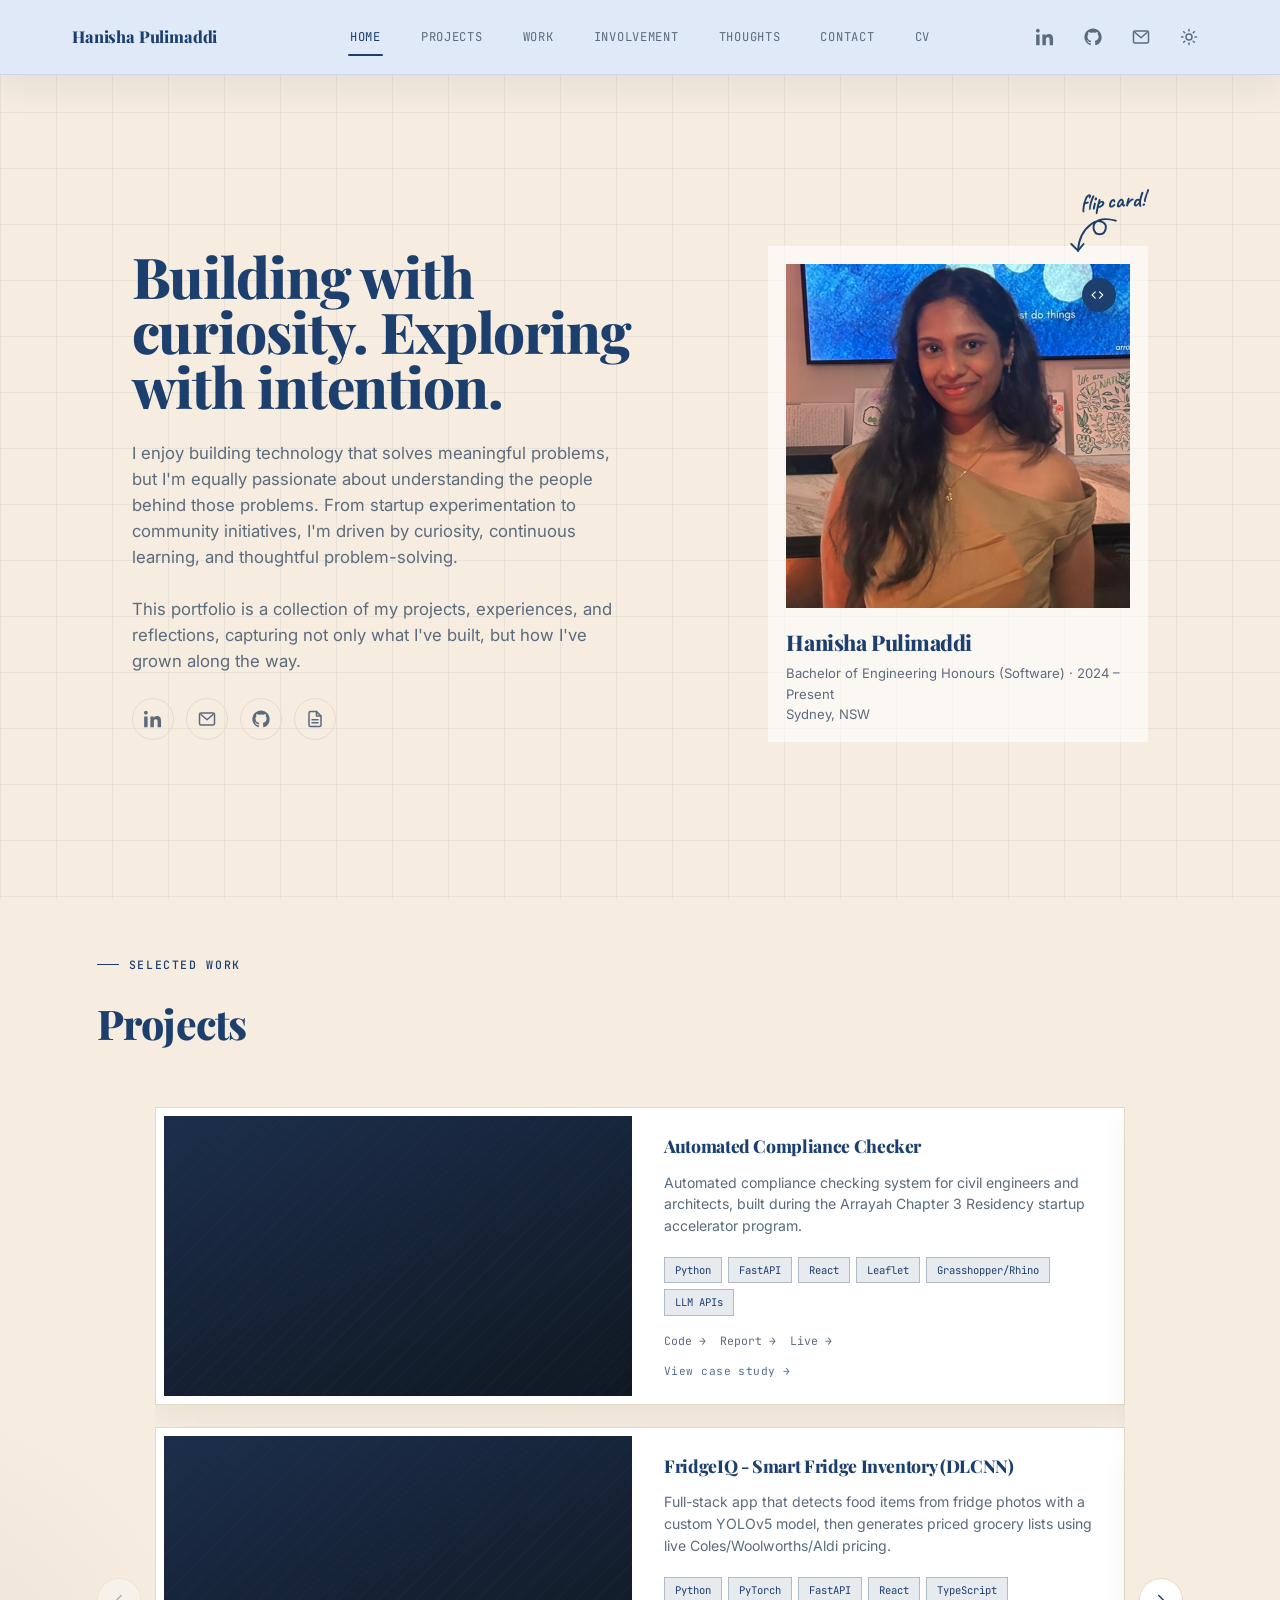
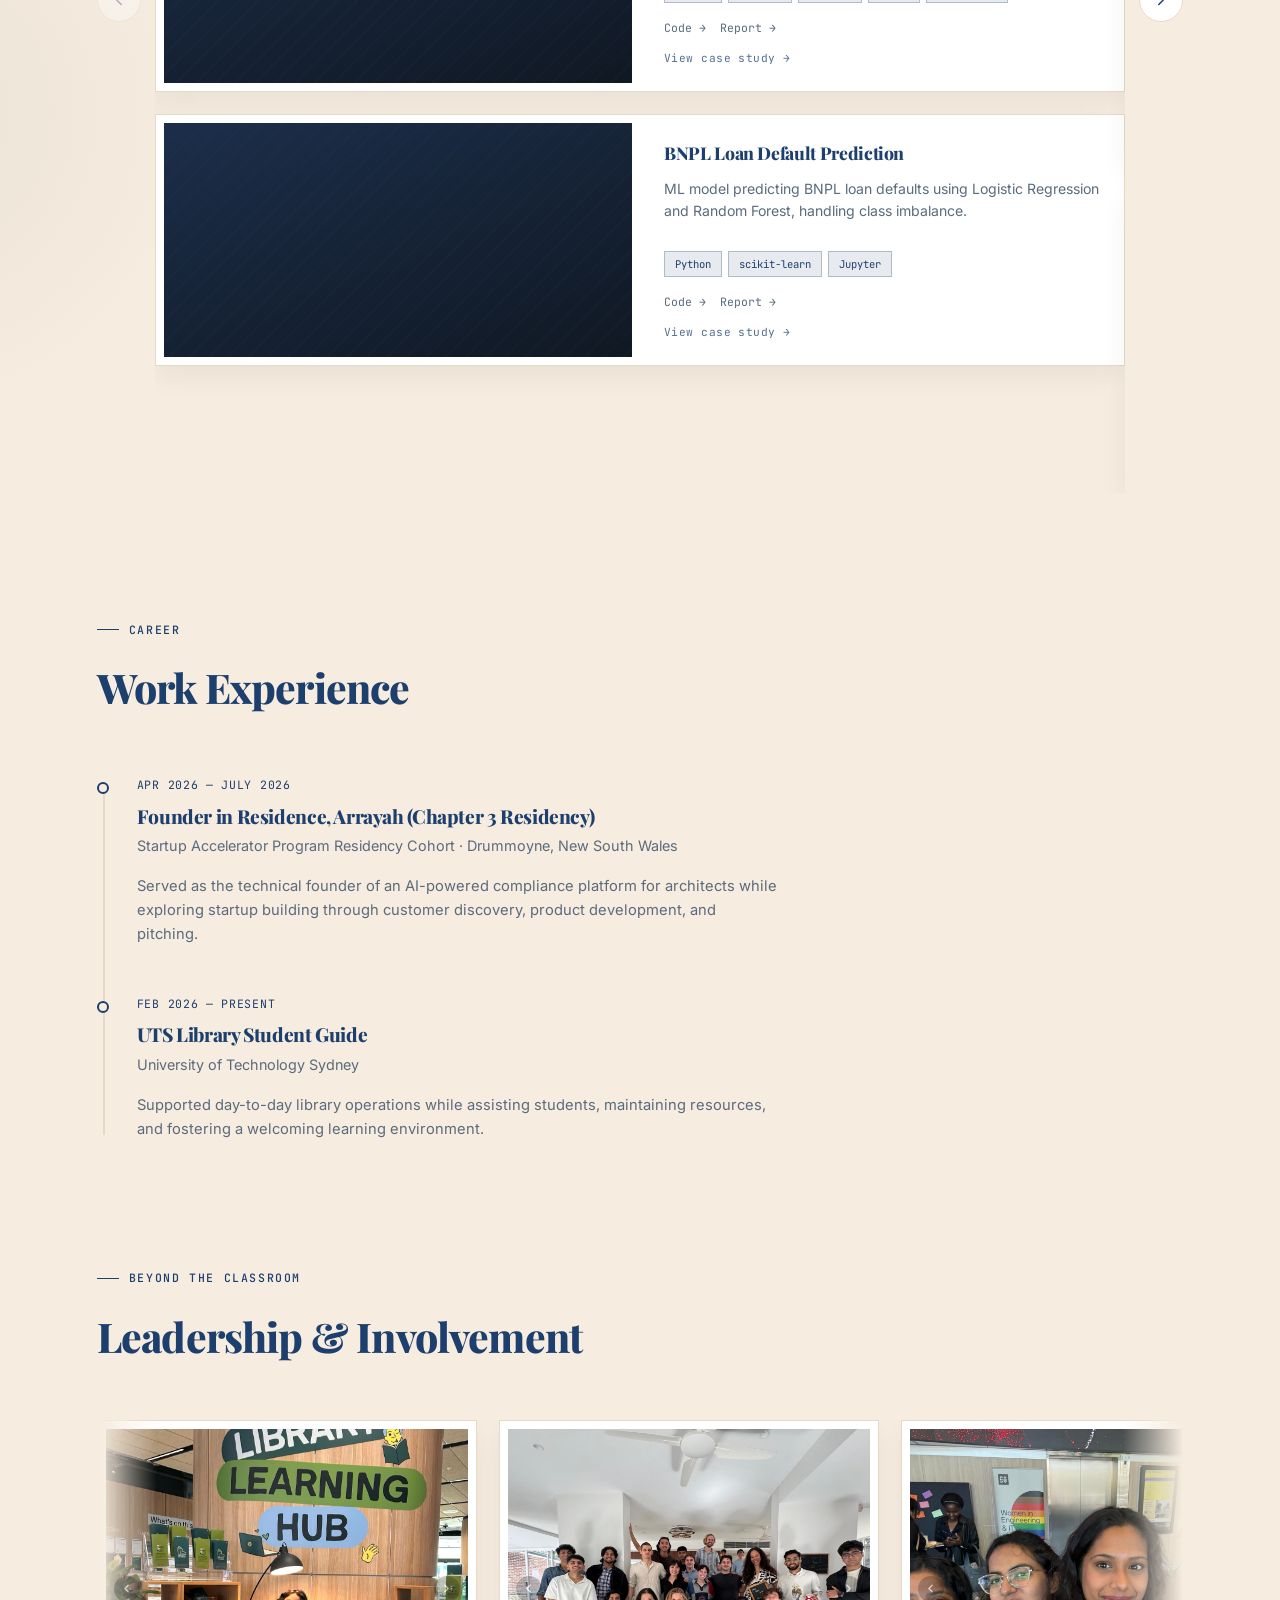
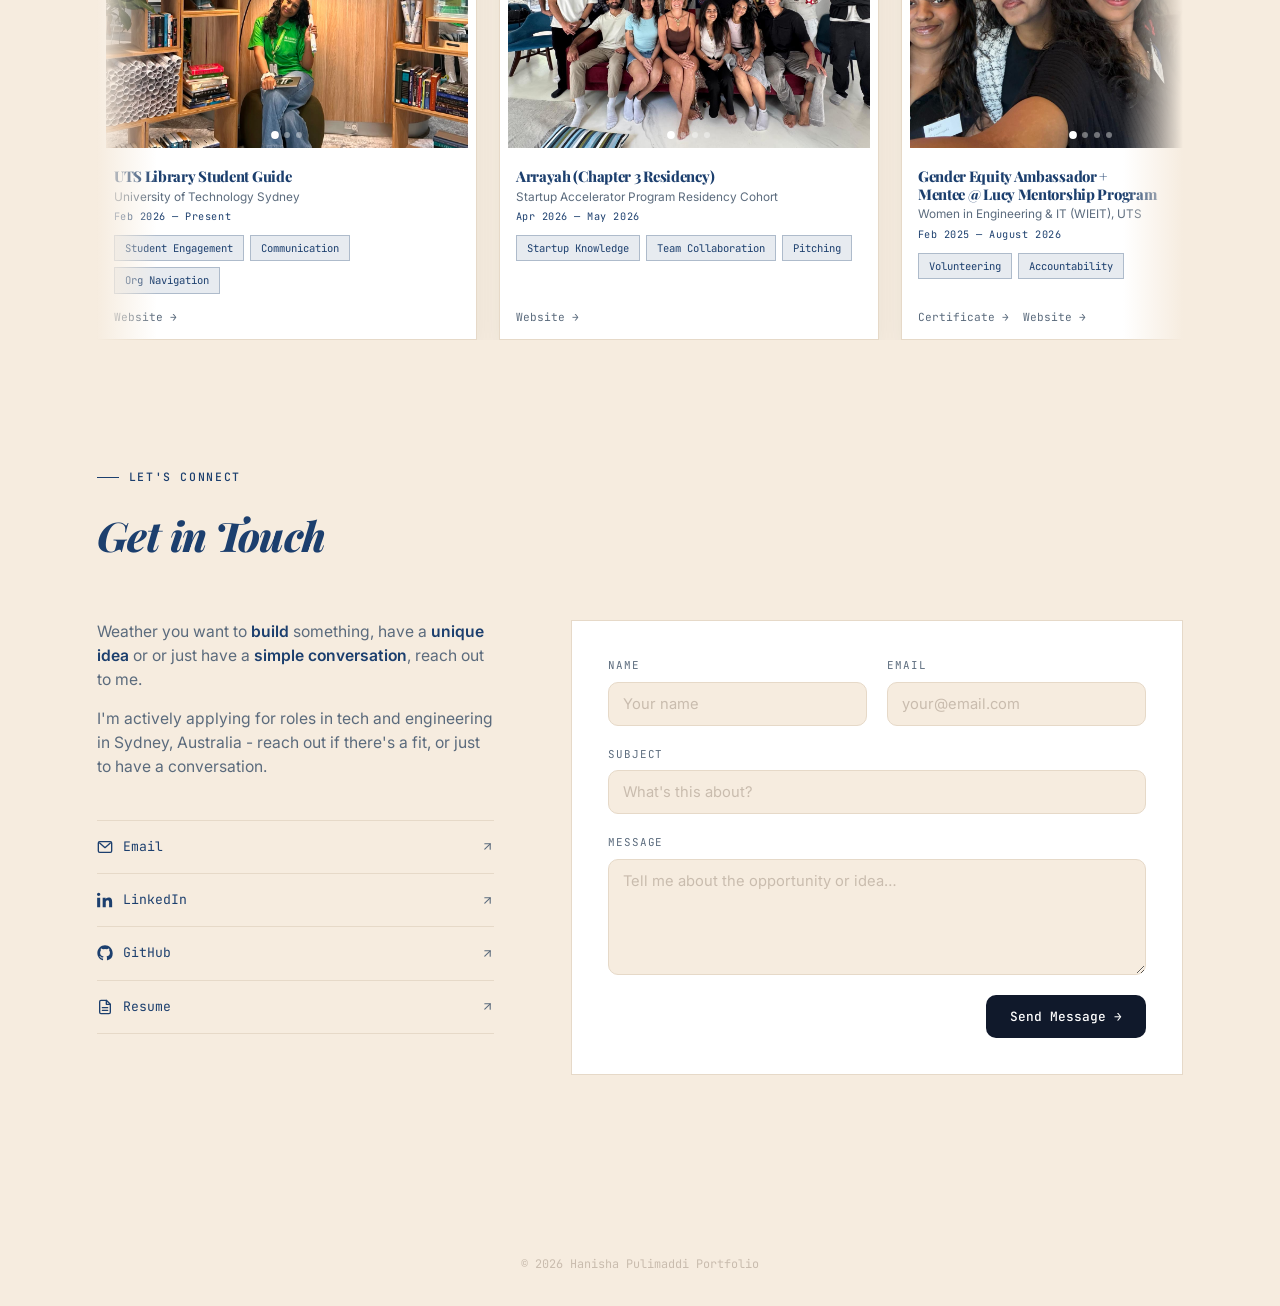
==== commit 9f02744d: "Add Thoughts blog page with hero photo Two-pane Thoughts page (sidebar list + hash-routed articles)," ====
--- a/index.html
+++ b/index.html
@@ -12,7 +12,7 @@
     document.documentElement.setAttribute('data-theme', theme);
   })();
 </script>
-<link rel="stylesheet" href="style.css?v=20260801ac" />
+<link rel="stylesheet" href="style.css?v=20260902l" />
 </head>
 <body>
 
@@ -26,7 +26,7 @@
     <a href="#projects" class="nav-link" data-section="projects">Projects</a>
     <a href="#work" class="nav-link" data-section="work">Work</a>
     <a href="#experience" class="nav-link" data-section="experience">Involvement</a>
-    <a href="#thoughts" class="nav-link" data-section="thoughts">Thoughts</a>
+    <a href="thoughts.html" class="nav-link" data-section="thoughts">Thoughts</a>
     <a href="#contact" class="nav-link" data-section="contact">Contact</a>
     <a href="resume.pdf" class="nav-link cv-trigger" aria-haspopup="dialog">CV</a>
   </div>
@@ -70,18 +70,6 @@
   </div>
 </div>
 
-<div class="thought-modal" id="thoughtModal" role="dialog" aria-modal="true" aria-label="Article" hidden>
-  <div class="thought-modal-backdrop" data-thought-close></div>
-  <div class="thought-modal-panel">
-    <button type="button" class="thought-modal-close" data-thought-close aria-label="Close article">✕</button>
-    <div class="thought-modal-scroll">
-      <h3 id="thoughtModalTitle"></h3>
-      <div class="thought-modal-date" id="thoughtModalDate"></div>
-      <div class="thought-modal-body" id="thoughtModalBody"></div>
-    </div>
-  </div>
-</div>
-
 <div class="project-modal" id="projectModal" role="dialog" aria-modal="true" aria-label="Project details" hidden>
   <div class="project-modal-backdrop" data-project-close></div>
   <div class="project-modal-panel">
@@ -103,7 +91,7 @@
     <div class="container">
       <div class="hero-copy">
         <h1 class="hero-headline">Building with curiosity. Exploring with intention.</h1>
-        <p class="hero-desc">I enjoy building technology that solves meaningful problems, but I'm equally passionate about understanding the people behind those problems. From startup experimentation to community initiatives, I'm driven by curiosity, continuous learning, and thoughtful problem-solving. Recently, I've begun exploring electronics to broaden my understanding of how software and hardware come together.</p>
+        <p class="hero-desc">I enjoy building technology that solves meaningful problems, but I'm equally passionate about understanding the people behind those problems. From startup experimentation to community initiatives, I'm driven by curiosity, continuous learning, and thoughtful problem-solving. 
         <p class="hero-desc">This portfolio is a collection of my projects, experiences, and reflections, capturing not only what I've built, but how I've grown along the way.</p>
         <div class="hero-social">
           <a class="hero-social-icon" href="https://www.linkedin.com/in/hanisha-pulimaddi-368545190" target="_blank" rel="noopener" aria-label="LinkedIn">
@@ -399,19 +387,90 @@
           </article>
         </div>
 
+        
+
         <div class="projects-page">
           <article class="project-card">
             <div class="project-thumb">
+              <span class="glyph">WayFind</span>
+            </div>
+            <div class="project-body" data-project-open tabindex="0" role="button" aria-haspopup="dialog" aria-label="View case study: WayFind">
+              <h3>WayFind: Crisis Centre Referral Tool</h3>
+              <p>A referral tool for caseworkers at Lou's Place, a women's crisis centre in Redfern. It checks services at the moment of use and rebuilds its own directory from a 15-second voice note after each call. Built in a two-day no-code hackathon.</p>
+              <div class="tag-row">
+                <span class="tag">Base44</span>
+                <span class="tag">Claude API</span>
+                <span class="tag">JavaScript</span>
+                <span class="tag">Web Speech API</span>
+                <span class="tag">UX Design</span>
+                <span class="tag">Privacy by Design</span>
+              </div>
+              <div class="project-links">
+                <a href="https://github.com/HanishaPulimaddi/wayfind" target="_blank" rel="noopener">Code →</a>
+                <a href="https://wayfind.base44.app" target="_blank" rel="noopener">Live →</a>
+              </div>
+              <div class="project-details-hint">View case study →</div>
+              <template class="project-full">
+                <div class="project-modal-col">
+                  <div class="project-modal-col-head">
+                    <svg viewBox="0 0 24 24" fill="none" stroke="currentColor" stroke-width="2" stroke-linecap="round" stroke-linejoin="round"><circle cx="12" cy="12" r="10"/><line x1="12" y1="8" x2="12" y2="12"/><line x1="12" y1="16" x2="12.01" y2="16"/></svg>
+                    <h4>Problem</h4>
+                  </div>
+                  <ul>
+                    <li>Lou's Place supports 818 women a year across 11,727 visits, with no recurrent government funding and no dedicated admin support</li>
+                    <li>Their spreadsheet of community services had been abandoned</li>
+                    <li>Services change faster than anyone can keep a list up to date</li>
+                    <li>The cost of maintaining the list fell on one person while the benefit was spread across the whole team</li>
+                  </ul>
+                </div>
+                <div class="project-modal-col">
+                  <div class="project-modal-col-head">
+                    <svg viewBox="0 0 24 24" fill="none" stroke="currentColor" stroke-width="2" stroke-linecap="round" stroke-linejoin="round"><path d="M9 18h6"/><path d="M10 21h4"/><path d="M12 3a6 6 0 0 0-6 6c0 2.2 1.2 3.5 2 4.5.6.7 1 1.3 1 2.5h6c0-1.2.4-1.8 1-2.5.8-1 2-2.3 2-4.5a6 6 0 0 0-6-6z"/></svg>
+                    <h4>Solution</h4>
+                  </div>
+                  <ul>
+                    <li>A caseworker enters what a woman needs and her situation, and each candidate service is checked live at the moment of use</li>
+                    <li>Services are filtered on eligibility rules learned from real refusals rather than published criteria, and stops are ordered so dependencies work</li>
+                    <li>After the call, a 15-second voice debrief is transcribed and written back as structured rules and corrections</li>
+                    <li>Claude Haiku does three narrow jobs: turning a situation into constraints, extracting the debrief, and drafting the referral note. Deterministic code owns eligibility, ordering and freshness</li>
+                    <li>Privacy by design: records hold circumstance flags and outcomes, never client identifiers</li>
+                    <li>A two-day prototype on sample data. Live verification is simulated; the eligibility, ordering, confidence decay and write-back logic are real</li>
+                  </ul>
+                </div>
+                <div class="project-modal-col">
+                  <div class="project-modal-col-head">
+                    <svg viewBox="0 0 24 24" fill="none" stroke="currentColor" stroke-width="2" stroke-linecap="round" stroke-linejoin="round"><path d="M22 10 12 5 2 10l10 5 10-5Z"/><path d="M6 12v5c0 1.7 2.7 3 6 3s6-1.3 6-3v-5"/><path d="M22 10v6"/></svg>
+                    <h4>Learnings</h4>
+                  </div>
+                  <ul>
+                    <li>Failed processes usually fail for economic reasons: moving the maintenance cost to the point of use fixed what a better UI couldn't</li>
+                    <li>The taxonomy matters more than the model: "full today" is temporary, "wants photo ID" is structural, "intake closed" is a data correction</li>
+                    <li>Voice earns its place where answers are unpredictable, and one debrief sentence captured four separate facts</li>
+                    <li>Contrast is a structural constraint, not a finishing step: the brand colour and the action colour often can't be the same</li>
+                    <li>Cost modelling took projected spend from ~$6/month to under $2 by making the system skip work rather than do it cheaply</li>
+                    <li>Every number in a pitch should trace back to a published source or a stated assumption</li>
+                  </ul>
+                </div>
+              </template>
+            </div>
+          </article>
+
+          <article class="project-card">
+            <div class="project-thumb">
               <span class="glyph">In Progress</span>
             </div>
-            <div class="project-body" data-project-open tabindex="0" role="button" aria-haspopup="dialog" aria-label="View case study: MyMentalGlowupGuru">
-              <h3>MyMentalGlowupGuru <span class="project-status-tag">In Progress</span></h3>
-              <p>A personalized RAG system for daily knowledge briefing, currently in development.</p>
+            <div class="project-body" data-project-open tabindex="0" role="button" aria-haspopup="dialog" aria-label="View case study: OmniScan">
+              <h3>OmniScan: Medical Imaging on AWS <span class="project-status-tag">In Progress</span></h3>
+              <p>A full-stack chest X-ray analysis platform: a pretrained classifier scores each scan and an LLM turns the scores into a radiology-style report. The current work is moving it from a laptop to production-grade AWS infrastructure.</p>
               <div class="tag-row">
-                <span class="tag">RAG</span>
                 <span class="tag">Python</span>
-                <span class="tag">LLM APIs</span>
-                <span class="tag">Text-to-Speech</span>
+                <span class="tag">FastAPI</span>
+                <span class="tag">PyTorch</span>
+                <span class="tag">React</span>
+                <span class="tag">AWS</span>
+                <span class="tag">Terraform</span>
+                <span class="tag">Docker</span>
+                <span class="tag">GitHub Actions</span>
               </div>
               <div class="project-links">
                 <span class="project-link-disabled">Code (in progress)</span>
@@ -424,9 +483,10 @@
                     <h4>Problem</h4>
                   </div>
                   <ul>
-                    <li>Staying on top of current affairs is hard in a fast-paced information environment</li>
-                    <li>Building broad, domain-level knowledge — politics, global trade, arts, music, and more — takes daily effort</li>
-                    <li>Most news consumption is passive, so little of it is actually retained</li>
+                    <li>The application worked end to end, but only on a laptop</li>
+                    <li>A PyTorch image weighs ~2.5 GB, so it's slow to ship and expensive to run</li>
+                    <li>Medical imaging needs secrets, encryption and access control built in from the start, not added later</li>
+                    <li>Deploys can't take the service down or leave the database schema out of step with the code</li>
                   </ul>
                 </div>
                 <div class="project-modal-col">
@@ -435,9 +495,12 @@
                     <h4>Solution</h4>
                   </div>
                   <ul>
-                    <li>A RAG-powered voice briefing app delivering a personalized 5-minute daily news read</li>
-                    <li>Engineered around habit formation, so the briefing fits into a daily routine</li>
-                    <li>Built around active recall, so users retain what they hear instead of just listening passively</li>
+                    <li>A torchxrayvision DenseNet121 (trained on NIH, CheXpert, MIMIC-CXR and PadChest) scores each X-ray, and a Groq LLM writes the report</li>
+                    <li>FastAPI on Gunicorn/Uvicorn with JWT auth, rate limiting, scan history in PostgreSQL, and a React 19 + TypeScript frontend</li>
+                    <li>Containers run on ECS Fargate from ECR, behind an Application Load Balancer in a two-AZ VPC with public and private subnets</li>
+                    <li>RDS PostgreSQL, S3 with presigned URLs, and secrets injected from Secrets Manager at runtime</li>
+                    <li>CloudFront, ACM and Route 53 at the edge, with CloudWatch logs, alarms and dashboards</li>
+                    <li>All infrastructure is in Terraform with remote state and locking, and GitHub Actions deploys through OIDC with no stored keys</li>
                   </ul>
                 </div>
                 <div class="project-modal-col">
@@ -446,8 +509,12 @@
                     <h4>Status</h4>
                   </div>
                   <ul>
-                    <li>Actively in development</li>
-                    <li>Case study will be updated with build details and outcomes as the project progresses</li>
+                    <li>Actively in development: the application is complete, and the deployment is the work being showcased</li>
+                    <li>Cut the Docker image from ~2.5 GB to 576 MB with multi-stage builds</li>
+                    <li>Right-sizing compute from measured profiling data rather than estimates</li>
+                    <li>Least-privilege IAM, with separate execution and task roles and policies scoped to specific ARNs</li>
+                    <li>Zero-downtime deploys using health checks, circuit breakers, and migrations run as a separate pre-deploy step</li>
+                    <li>Designing around NAT Gateway and IPv4 costs, and working through HIPAA service eligibility and the regulatory boundary for diagnostic software</li>
                   </ul>
                 </div>
               </template>
@@ -892,81 +959,6 @@
 
           </div>
         </div>
-      </div>
-    </div>
-  </section>
-
-  <!-- ===================== THOUGHTS ===================== -->
-  <section id="thoughts">
-    <div class="container">
-      <div class="section-head reveal">
-        <div>
-          <div class="eyebrow">Writing</div>
-          <h2>Thoughts</h2>
-        </div>
-      </div>
-
-      <div class="thoughts-grid reveal">
-
-        <article class="thought-card">
-          <h3>Engineering Begins Before the First Line of Code</h3>
-          <div class="thought-date">9th January, 2026</div>
-          <p class="thought-excerpt">Most people imagine the role of a software engineer as simply coding a solution to a problem. But in reality, coding is just a fraction of what we do. Six months ago, a question kept resurfacing in my mind: "If AI is getting better at writing code, what becomes the engineer's real responsibility?"</p>
-          <button type="button" class="thought-read-btn" data-thought-open>Read fully →</button>
-          <template class="thought-full">
-            <p>Most people imagine the role of a software engineer as simply coding a solution to a problem. But in reality, coding is just a fraction of what we do. Six months ago, a question kept resurfacing in my mind: "If AI is getting better at writing code, what becomes the engineer's real responsibility?"</p>
-            <p>Artificial intelligence, more specifically generative and agentic AI, has rapidly transformed the software industry. Tools such as Claude, GPT, and Cursor have become part of developers' daily workflows. (DeBellis et al., 2025) AI has evolved at a remarkable pace, from the deep learning breakthrough of AlexNet in 2012 (Krizhevsky et al., 2012) to today's multimodal, agentic systems. The scale and speed of this progress are difficult to fully grasp, especially for students who are still building their technical foundations. Like many others, I questioned whether the role I saw myself pursuing would continue to exist. If AI could increasingly handle implementation, then where would software engineers continue to create value?</p>
-            <p>The answer became clearer during Arrayah, a startup accelerator program for bullish builders. My co-founder and I entered with what we believed was a strong idea: an automated compliance solution for architects. Initially, we believed the challenge was extracting compliance rules from lengthy, unstructured planning documents. However, after speaking with architects, we realised that extracting the rules was only one part of the problem. The real challenge was helping architects interpret those rules, identify opportunities and permissible design variations within them, and use that understanding to create smarter design plans. Those conversations challenged our assumptions and reshaped our understanding of the problem, ultimately changing the direction of our product. Rather than asking, "How do we build this?" we found ourselves repeatedly asking, "Have we correctly understood the problem we're trying to solve and how do we best solve it?" It's the difference between treating a symptom and diagnosing the disease. One provides temporary relief, the other solves the underlying problem. That shift fundamentally changed how I viewed software engineering.</p>
-            <p>Software engineering isn't just about writing code. It's about understanding problems well enough to know what should be built, why it should be built, and whether the solution actually creates value. This philosophy isn't unique to my experience. Amazon's Working Backwards approach begins by defining the customer problem and desired outcome before implementation. (Bryar &amp; Carr, 2021) The principle is simple: don't start building until you understand what your customers actually need. Similarly, Agile Scrum encourages teams to build incrementally, gather feedback, and continuously refine their solutions. It recognises that understanding evolves, and therefore software must evolve with it. (Schwaber &amp; Sutherland, 2020)</p>
-            <p>This made me realise something that AI has unintentionally highlighted. For years, many people, including myself, associated software engineering primarily with writing code. Today, AI is becoming increasingly capable of generating that code. But AI cannot determine whether we have correctly understood the problem. It cannot independently uncover user needs, challenge assumptions, balance technical and business trade-offs, or decide whether a solution creates genuine value. Those responsibilities still belong to engineers.</p>
-            <p>Rather than changing software engineering, AI is exposing what software engineering has always been. Coding has never been the end goal; it has always been the tool. The real value of a software engineer lies in asking better questions, understanding users, exercising sound judgement, and making decisions that technology alone cannot. AI will continue to make implementation faster, but I believe engineering judgement, the ability to determine what should be built, why it matters, and how it creates value, will continue to distinguish exceptional software engineers in the years ahead.</p>
-            <div class="thought-refs">
-              <span>Bryar, C., &amp; Carr, B. (2021). Working Backwards: Insights, Stories, and Secrets from Inside Amazon. St. Martin's Press.</span>
-              <span>DeBellis, D., Storer, K., Harvey, N., et al. (2025). DORA 2025 State of AI-assisted Software Development Report. Google Cloud DORA.</span>
-              <span>Krizhevsky, A., Sutskever, I., &amp; Hinton, G. E. (2012). ImageNet Classification with Deep Convolutional Neural Networks. Advances in Neural Information Processing Systems, 25, 1097-1105.</span>
-              <span>Schwaber, K., &amp; Sutherland, J. (2020). The Scrum Guide.</span>
-            </div>
-          </template>
-        </article>
-
-        <article class="thought-card">
-          <h3>The Stories of the Mountain</h3>
-          <div class="thought-date">18th November, 2025</div>
-          <p class="thought-excerpt">"I can't do this anymore!" I stopped. I sat down on the side of the mountain and gave up. I've always loved walking through nature. There's something calming about towering trees, mountains disappearing into the clouds, and standing in freezing streams under a sky full of stars.</p>
-          <button type="button" class="thought-read-btn" data-thought-open>Read fully →</button>
-          <template class="thought-full">
-            <p>"I can't do this anymore!" I stopped. I sat down on the side of the mountain and gave up.</p>
-            <p>I've always loved walking through nature. There's something calming about towering trees, mountains disappearing into the clouds, and standing in freezing streams under a sky full of stars. So, when the UTS Hiking Club announced an overnight hike to Acacia Flat in the Blue Mountains, my friend and I didn't think twice.</p>
-            <p>As we began the trail, everyone was laughing, singing, and making up songs to remember the weekend. The hike leader smiled and joked, "I like how optimistic you all are. I hope you stay the same by the time this hike is over." The hike hadn't even officially begun when the group decided to make things "a little more interesting." Instead of heading straight towards the campground, we took a detour around the Grand Canyon Track, a casual three-hour addition.</p>
-            <p>Three hours later, after climbing over rocks, stepping through puddles, squeezing between bushes, the official trail was only just beginning. As the group started to descend into the valley, so did my will to live. The first few hours felt manageable. We laughed, took photos, and convinced ourselves we were making great progress. By the fifth hour, we had taken countless breaks, emptied more water bottles than I could count, and the campground was still nowhere in sight.</p>
-            <p>Someone called out from behind us. "Girls, your pace is slow. At this rate, we'll take another hour." I was petrified. I picked up my pace. Looking back, I don't think they were discouraging us, they were simply stating facts. But my mind had to make up its own story. The sun began to set and we hiked in the dark. Armed with a phone flashlight instead of a headlamp, shoes whose soles had long given up, and a wooden stick proudly pretending to be a hiking pole. The boys kept encouraging us. "Just twenty more minutes." After hearing it for hours, those words stopped sounding like encouragement and started sounding like false hope.</p>
-            <p>Nine hours after we had started, we finally reached the campground. That relief lasted less than a minute. There was no network and the last message I had sent my mum read, "I'll message you when I reach the campground." I was worried that I have stressed my family. This deeply made me realise the things I have taken for granted and what I still have to be grateful for.</p>
-            <p>The next morning, we woke up with a little more hope than energy. This time, the goal wasn't just to finish the hike. We wanted to reach somewhere with a network and let our families know we were okay. For a while, that was enough to keep us moving. The painkillers I had taken the night before slowly wore off and I was in pain. Somewhere between trying to catch my breath and convincing myself to keep walking, our group split into two. My friend ended up in the group ahead. I stayed behind. "Did we lose the track?" "What if she isn't okay?" "What if we don't end up back together?" By the time we reunited, I didn't even say anything. I just hugged her.</p>
-            <p>Strange, how I had always believed resilience meant doing hard things on your own. Somewhere on that mountain, I realised that resilience is allowing others to carry part of your weight until you remember how to carry yourself again.</p>
-            <p>Five hours into the hike, somewhere in the middle of the mountains with barely enough space for one person to stand, I stopped. I sat down. I looked at the group and quietly said, "You guys go ahead. I'm done." For the first time in my life, I genuinely believed I had reached my limit. I looked up at the clouds and whispered the only thing I could think of. "Please... just let this end. I can't do this anymore." My friends stayed with me without saying much, just being there in silence. In that moment I realised it wasn't my body that had given up, but my mind that had convinced me I couldn't go on.</p>
-            <p>Moments later I got up. Eventually, we reached Victoria Falls. My friend grabbed my hand and together we yelled, "Carpe Diem!" For the first time that weekend, I wasn't thinking about how much further we had to go. I was simply grateful to have made it that far.</p>
-            <p>The hike leader smiled and pointed towards the final stretch. "Just another 600 metres." After everything we had already climbed, six hundred metres somehow sounded both comforting and terrifying. The final climb was nothing but an endless staircase. My body still hurts. My legs were still screaming at me to stop. The mountain hadn't suddenly become easier. But something else had changed.</p>
-            <p>The stories in my head had. Instead of asking, "Can I make it?" I found myself asking, "What's the next step?" Somewhere between those two questions, everything changed. The long hike ended and we finally reached. Our reward, a dreamy view of the milky way. It was divine.</p>
-            <p>Ironically, nothing about me had changed physically. I wasn't fitter. I wasn't stronger. Yet somehow, I walked away feeling different. Looking back, I don't think the biggest lesson from that hike was resilience. It was learning that giving up isn't always the end of the story. We spend so much of our lives believing the stories our minds create. "I'm not enough, I'm slowing everyone down, I can't do this." Sometimes those stories prepare us, but sometimes they're simply wrong. The mountain never told me to stop; my mind did. I gave up. I sat down, convinced I had nothing left to give. Yet, because of the kindness of those who stayed beside me and the quiet decision to take one more step, I stood up again. For that, I'll always be grateful. That hike reminded me that strength isn't about never reaching your breaking point. It's about finding the courage to get back up, even when you've already convinced yourself you can't.</p>
-          </template>
-        </article>
-
-        <article class="thought-card">
-          <h3>The Black Box</h3>
-          <div class="thought-date">7th October, 2022</div>
-          <p class="thought-excerpt">A withering 8-inch black shoebox sits on the bottommost shelf of a white cupboard in a purple-walled room. Its lid screams "DO NOT TOUCH" and "BELONGS TO HANISHA" in a shaky red sparkle ink. Inside its weary cardboard skin rests my childhood memories.</p>
-          <button type="button" class="thought-read-btn" data-thought-open>Read fully →</button>
-          <template class="thought-full">
-            <p class="thought-note"><em>Author's Note: This piece was written during my final years of high school. I've chosen to preserve it as it was originally written because it reflects the person I was at that stage of my life and the experiences that shaped me.</em></p>
-            <p>A withering 8-inch black shoebox sits on the bottommost shelf of a white cupboard in a purple-walled room. Its lid screams "DO NOT TOUCH" and "BELONGS TO HANISHA" in a shaky red sparkle ink. Inside its weary cardboard skin rests my childhood memories. Since it is impossible to show a video recording of every second of my life, relive my defining moments through the items in this box.</p>
-            <p>Cross-legged, I sit on the floor with the box in my lap. As I reach my hands inside the box, the first thing I grab is a pink teacup, part of a complete kitchen set for kids. It takes me back to when I was five and was obsessed with make-believe cooking with my sisters. That was the first time I worked in a team. One sister would mix the mud with water, and the other would hunt the garden for flowers to decorate the chocolate cake while I shaped the cake with the muddy slurry. Together we would make the perfect dish, a taste of success!</p>
-            <p>Next, I pull out a yellow badge with a silver border and a roaring lion in the center with the word "Captain." It was shinier when it sat on the left side of my school shirt for three years—marking me out from the crowd as a student council member. The lengthy brainstorming sessions to choose songs or costumes for the music and dance competition, the late-night track editing, and the numerous discussions I had with management to get my team more rehearsal time were all factors that contributed to winning the competitions. In victory and loss, my team and I stood together.</p>
-            <p>The delegate handbook of SMISMUN, my school's Model United Nations, barely fits in the box. I worked in the secretariat for two years as Head of the Organizing Committee and Event Coordinator. I endured sleepless nights and meal-less days to expand my school's network by working with food trucks and DJs, organizing social nights, and opening and closing ceremonies. My communication skills developed in requesting over 500 delegates to participate in our MUN. I helped make content for our MUN's Instagram page. The number of delegate handbooks packed was countless, but staying back in school to complete these tasks with my peers and seniors made it all pass in a breeze.</p>
-            <p>The box then pushes out the polaroid of Right To A Good Bite's (RTAGB) first club meeting on 21st May 2020, bringing happy tears to my eyes. I started RTAGB at school to raise awareness about the relation of food and diet to mental and physical health. Over time, with increasing passionate club members, it became a safe space for conversations in school. Our internal discussions led to researched seminars, invited talks by health professionals, and creative plays on the issues for the entire school to attend. On our Instagram page, we posted parodies, posts, and reels on our monthly topics, such as eating disorders, organic farming, food adulteration, and "Covid: Food Myth-Busting."</p>
-            <p>The last item is a black journal with the faded minions' stickers. I opened the page containing a bucket list I made when I was eight. Amongst them, the already checked boxes read: getting a phone, a picnic at a waterpark, becoming a student council member, helping the community, and more. The remaining unchecked box read: being the first person in my family to study abroad, becoming a successful entrepreneur, developing innovative products, buying a house, and many other dreams which I am working to accomplish in my life. As I closed my eyes, I recalled my achievements and the hurdles I crossed to procure them. I became an improved person at every stage, making meaningful contributions to the team. Sometimes my leadership brought us closer to victory; other times, my backhanded support in the group made me appreciate the value of teamwork.</p>
-          </template>
-        </article>
-
       </div>
     </div>
   </section>
@@ -1050,6 +1042,6 @@
 <footer>© <span id="year"></span> Hanisha Pulimaddi Portfolio </footer>
 
 <script>document.getElementById('year').textContent = new Date().getFullYear();</script>
-<script src="script.js?v=20260801p"></script>
+<script src="script.js?v=20260902b"></script>
 </body>
 </html>
--- a/style.css
+++ b/style.css
@@ -100,7 +100,7 @@
 
 .container{ max-width:1240px; margin:0 auto; padding:0 6vw; }
 section{ padding:128px 0 0; scroll-margin-top:110px; }
-section:last-of-type{ padding-bottom:120px; }
+section:last-of-type:not(.blog-masthead){ padding-bottom:120px; }
 
 .eyebrow{
   font-family:var(--font-mono);
@@ -150,6 +150,8 @@
 .nav-brand{
   justify-self:start;
 }
+.nav-name-link:hover .nav-name, .nav-name-link:focus-visible .nav-name{ color:var(--accent); }
+.nav-name-link:focus-visible{ outline:2px solid var(--accent); outline-offset:3px; }
 .nav-icon-link{
   width:38px; height:38px;
   display:flex; align-items:center; justify-content:center;
@@ -206,6 +208,7 @@
   letter-spacing:-.01em;
   color:var(--text);
   white-space:nowrap;
+  transition:color .2s ease;
 }
 .theme-toggle-btn{
   width:38px; height:38px;
@@ -978,137 +981,283 @@
   border-radius:999px;
 }
 
-/* ---------------- Thoughts ---------------- */
-.thoughts-grid{
-  display:grid;
-  grid-template-columns:repeat(3, 1fr);
-  gap:22px;
-  margin-top:52px;
-  align-items:stretch;
-}
-.thought-card{
+/* ---------------- Thoughts / blog shell ---------------- */
+:root{
+  --blog-navy:#10192b;
+  --blog-cream:#f6ecdf;
+  --blog-navy-soft:#8fa4c2;
+  --blog-nav-h:96px;
+  --blog-article-bg:#dfe9f8;
+  --blog-article-ink:#1c3f6e;
+  --blog-article-muted:#4d6386;
+  --blog-article-border:#c7d8f0;
+}
+
+.blog-masthead{
+  text-align:center;
+  padding:calc(var(--blog-nav-h) + 40px) 24px 0;
+}
+.blog-masthead-quote{
+  font-family:var(--font-display);
+  font-style:italic;
+  font-weight:800;
+  font-size:clamp(2rem, 5vw, 3.4rem);
+  line-height:1.2;
+  color:var(--accent);
+}
+.blog-masthead-tagline{
+  margin-top:16px;
+  color:var(--text-muted);
+  font-size:1.05rem;
+}
+.blog-masthead-image{
+  max-width:1150px;
+  height:360px;
+  margin:40px auto 0;
+  border-radius:14px;
+  overflow:hidden;
   background:var(--surface);
-  border:1px solid var(--border);
-  border-radius:0;
-  box-shadow:0 10px 26px rgba(34,49,66,.06);
-  transition:border-color .2s ease, transform .2s ease, box-shadow .2s ease;
-  display:flex;
-  flex-direction:column;
-  height:400px;
-  padding:30px 26px 26px;
-}
-.thought-card:hover{ border-color:var(--accent); transform:translateY(-5px); box-shadow:0 18px 34px rgba(34,49,66,.1); }
-.thought-card h3{ font-size:1.15rem; color:var(--accent); }
-.thought-date{
-  font-family:var(--font-mono);
-  font-size:.72rem;
-  letter-spacing:.04em;
-  color:var(--accent);
-  margin-top:8px;
-}
-.thought-excerpt{
-  color:var(--text-muted);
-  font-size:.9rem;
+}
+.blog-masthead-image img{ width:100%; height:100%; object-fit:cover; object-position:50% 60%; display:block; }
+
+.blog-shell{
+  display:flex;
+  align-items:flex-start;
+  min-height:calc(100vh - var(--blog-nav-h));
+}
+
+.blog-sidebar{
+  position:sticky;
+  top:var(--blog-nav-h);
+  align-self:flex-start;
+  width:clamp(300px, 30%, 460px);
+  flex-shrink:0;
+  max-height:calc(100vh - var(--blog-nav-h));
+  overflow-y:auto;
+  background:var(--blog-navy);
+  border-right:1px solid rgba(255,255,255,.06);
+  padding:56px 44px 48px;
+}
+.blog-sidebar-brand{ display:block; }
+.blog-sidebar-brand .eyebrow{ color:var(--blog-navy-soft); }
+.blog-sidebar-brand .eyebrow::before{ background:var(--blog-navy-soft); }
+.blog-title{
+  font-size:clamp(2.1rem, 3vw, 2.6rem);
+  color:var(--blog-cream);
+  margin-top:6px;
+}
+.blog-intro{
+  color:var(--blog-navy-soft);
+  font-size:.92rem;
   line-height:1.65;
   margin-top:18px;
-  display:-webkit-box;
-  -webkit-line-clamp:6;
-  -webkit-box-orient:vertical;
-  overflow:hidden;
-}
-.thought-read-btn{
-  align-self:center;
-  margin-top:auto;
-  padding:10px 24px;
+}
+.blog-count{
+  font-family:var(--font-mono);
+  font-size:.7rem;
+  letter-spacing:.14em;
+  text-transform:uppercase;
+  color:var(--blog-navy-soft);
+  margin-top:32px;
+  padding-bottom:16px;
+  border-bottom:1px solid rgba(255,255,255,.12);
+}
+.blog-toc{
+  display:flex;
+  flex-direction:column;
+  margin-top:8px;
+}
+.blog-toc-item{
+  display:flex;
+  align-items:flex-start;
+  gap:14px;
+  text-align:left;
+  width:100%;
+  padding:18px 16px;
+  border-bottom:1px solid rgba(255,255,255,.08);
+  color:var(--blog-cream);
+  transition:background .2s ease, color .2s ease;
+}
+.blog-toc-item:hover{ background:rgba(255,255,255,.05); }
+.blog-toc-item:focus-visible{ outline:2px solid var(--blog-cream); outline-offset:-2px; }
+.toc-index{
   font-family:var(--font-mono);
   font-size:.72rem;
+  color:var(--blog-navy-soft);
+  padding-top:2px;
+}
+.toc-meta{ display:flex; flex-direction:column; gap:6px; }
+.toc-title{ font-family:var(--font-display); font-weight:700; font-size:1rem; line-height:1.3; }
+.toc-sub{
+  font-family:var(--font-mono);
+  font-size:.66rem;
+  letter-spacing:.03em;
+  text-transform:uppercase;
+  color:var(--blog-navy-soft);
+}
+.blog-toc-item.is-active{ background:var(--blog-cream); border-bottom-color:transparent; }
+.blog-toc-item.is-active .toc-index,
+.blog-toc-item.is-active .toc-sub{ color:var(--accent-dim); }
+.blog-toc-item.is-active .toc-title{ color:var(--blog-navy); }
+
+.blog-content{
+  flex:1;
+  min-width:0;
+  padding:72px clamp(28px, 5vw, 96px) 96px;
+}
+.blog-panel[hidden]{ display:none; }
+
+.blog-about{ max-width:820px; margin-inline:auto; }
+.blog-author{
+  display:flex;
+  align-items:center;
+  gap:14px;
+  margin-bottom:36px;
+}
+.blog-author-avatar{
+  width:56px; height:56px;
+  border-radius:50%;
+  object-fit:cover;
+  object-position:50% 12%;
+  flex-shrink:0;
+}
+.blog-author-meta{ display:flex; flex-direction:column; gap:4px; }
+.blog-author-name{ font-weight:700; font-size:1rem; color:var(--text); }
+.blog-author-role{
+  font-family:var(--font-mono);
+  font-size:.72rem;
+  letter-spacing:.02em;
+  color:var(--text-muted);
+}
+.blog-about-title{
+  font-size:clamp(1.9rem, 3.4vw, 2.6rem);
+  color:var(--accent);
+  margin-top:16px;
+}
+.blog-about p{ color:var(--text-muted); font-size:1rem; line-height:1.75; margin-top:20px; }
+.blog-cta{
+  display:inline-flex;
+  align-items:center;
+  gap:8px;
+  margin-top:32px;
+  padding:14px 28px;
+  font-family:var(--font-mono);
+  font-size:.78rem;
   letter-spacing:.04em;
-  color:var(--accent);
-  background:rgba(28,63,110,.1);
-  border:1px solid rgba(28,63,110,.28);
-  border-radius:0;
-  transition:background .2s ease, color .2s ease, border-color .2s ease;
-}
-.thought-read-btn:hover, .thought-read-btn:focus-visible{ background:var(--accent); border-color:var(--accent); color:#fff; }
-.thought-read-btn:focus-visible{ outline:2px solid var(--accent); outline-offset:2px; }
-
-/* ---------------- Thought modal ---------------- */
-.thought-modal{
-  position:fixed;
-  inset:0;
-  z-index:400;
-  display:flex;
-  align-items:center;
-  justify-content:center;
-  padding:5vh 4vw;
-}
-.thought-modal[hidden]{ display:none; }
-.thought-modal-backdrop{
-  position:absolute;
-  inset:0;
-  background:rgba(13,19,25,.55);
-  backdrop-filter:blur(4px);
-  -webkit-backdrop-filter:blur(4px);
-}
-.thought-modal-panel{
-  position:relative;
-  width:min(720px, 100%);
-  max-height:86vh;
-  background:var(--surface);
-  border-radius:var(--radius-md);
-  box-shadow:0 30px 60px rgba(13,19,25,.35);
+  color:#fff;
+  background:var(--accent);
+  transition:background .2s ease, transform .2s ease;
+}
+.blog-cta:hover, .blog-cta:focus-visible{ background:var(--accent-dim); transform:translateX(2px); }
+.blog-cta:focus-visible{ outline:2px solid var(--accent); outline-offset:2px; }
+
+.blog-contact{
+  margin-top:56px;
+  padding-top:32px;
+  border-top:1px solid var(--border);
+}
+.blog-contact-label{
+  display:block;
+  font-family:var(--font-mono);
+  font-size:.72rem;
+  letter-spacing:.1em;
+  text-transform:uppercase;
+  color:var(--text-muted);
+  margin-bottom:14px;
+}
+
+.blog-article{
+  max-width:1150px;
+  margin-inline:auto;
+  background:var(--blog-article-bg);
+  border-radius:14px;
+  box-shadow:0 18px 44px rgba(28,63,110,.12);
+  padding:clamp(28px, 4vw, 64px);
+}
+.blog-tag{
+  display:inline-block;
+  font-family:var(--font-mono);
+  font-size:.68rem;
+  letter-spacing:.1em;
+  text-transform:uppercase;
+  color:var(--blog-article-ink);
+  background:rgba(28,63,110,.12);
+  border:1px solid rgba(28,63,110,.24);
+  padding:6px 12px;
+}
+.blog-article h1{
+  font-size:clamp(1.9rem, 3.6vw, 2.7rem);
+  color:var(--blog-article-ink);
+  margin-top:18px;
+}
+
+.blog-byline{
+  display:flex;
+  align-items:center;
+  gap:14px;
+  margin-top:28px;
+  padding-top:24px;
+  border-top:1px solid var(--blog-article-border);
+}
+.blog-byline-avatar{
+  width:44px; height:44px;
+  border-radius:50%;
+  object-fit:cover;
+  object-position:50% 12%;
+  flex-shrink:0;
+}
+.blog-byline-meta{ display:flex; flex-direction:column; gap:4px; }
+.blog-byline-name{
+  font-weight:600;
+  font-size:.92rem;
+  color:var(--blog-article-ink);
+  text-decoration:underline;
+  text-decoration-color:rgba(28,63,110,.35);
+  text-underline-offset:2px;
+}
+.blog-byline-name:hover, .blog-byline-name:focus-visible{ text-decoration-color:var(--blog-article-ink); }
+.blog-byline-date{
+  font-family:var(--font-mono);
+  font-size:.72rem;
+  letter-spacing:.02em;
+  color:var(--blog-article-muted);
+}
+.blog-share{ display:flex; gap:8px; margin-left:auto; }
+.blog-share-btn{
+  width:36px; height:36px;
+  border-radius:50%;
+  display:flex; align-items:center; justify-content:center;
+  color:var(--blog-article-ink);
+  background:rgba(28,63,110,.08);
+  transition:background .2s ease, color .2s ease;
+}
+.blog-share-btn svg{ width:16px; height:16px; }
+.blog-share-btn:hover, .blog-share-btn:focus-visible{ background:var(--blog-article-ink); color:#fff; }
+.blog-share-btn:focus-visible{ outline:2px solid var(--blog-article-ink); outline-offset:2px; }
+
+.blog-lead{ margin-top:28px; display:flex; flex-direction:column; gap:16px; }
+.blog-lead p{ color:var(--blog-article-ink); font-size:1.05rem; line-height:1.8; }
+.blog-lead .thought-note{ color:var(--blog-article-muted); font-size:.9rem; }
+
+
+.thought-article-body{
+  margin-top:28px;
+  color:var(--blog-article-ink);
+  font-size:1rem;
+  line-height:1.8;
   display:flex;
   flex-direction:column;
-  overflow:hidden;
-}
-.thought-modal-close{
-  position:absolute;
-  top:14px; right:14px;
-  width:34px; height:34px;
-  border-radius:50%;
-  background:rgba(28,63,110,.08);
-  color:var(--text);
-  display:flex; align-items:center; justify-content:center;
-  z-index:2;
-  transition:background .2s ease, color .2s ease;
-}
-.thought-modal-close:hover{ background:var(--accent); color:#fff; }
-.thought-modal-close:focus-visible{ outline:2px solid var(--accent); outline-offset:2px; }
-.thought-modal-scroll{
-  padding:52px 46px 46px;
-  overflow-y:auto;
-}
-.thought-modal-scroll h3{
-  font-size:1.5rem;
-  color:var(--accent);
-  padding-right:24px;
-}
-.thought-modal-date{
-  font-family:var(--font-mono);
-  font-size:.76rem;
-  letter-spacing:.04em;
-  color:var(--accent);
-  margin-top:10px;
-}
-.thought-modal-body{
-  margin-top:28px;
-  color:var(--text);
-  font-size:.98rem;
-  line-height:1.75;
-  display:flex;
-  flex-direction:column;
-  gap:18px;
-}
-.thought-modal-body .thought-note{ color:var(--text-muted); font-size:.9rem; }
+  gap:20px;
+}
 .thought-refs{
   margin-top:6px;
   padding-top:18px;
-  border-top:1px solid var(--border);
+  border-top:1px solid var(--blog-article-border);
   display:flex;
   flex-direction:column;
   gap:8px;
   font-size:.78rem;
-  color:var(--text-muted);
+  color:var(--blog-article-muted);
 }
 
 /* ---------------- Project modal ---------------- */
@@ -1384,9 +1533,19 @@
   .skills-grid{ margin-top:12px; }
   .skill-tile:nth-child(2){ margin-top:0; }
   .leadership-grid{ grid-template-columns:repeat(2, 1fr); }
-  .thoughts-grid{ grid-template-columns:repeat(2, 1fr); }
   .contact-grid{ grid-template-columns:1fr; gap:44px; }
   .project-modal-columns{ grid-template-columns:1fr; gap:26px; }
+  .blog-shell{ flex-direction:column; }
+  .blog-sidebar{
+    position:static;
+    width:100%;
+    max-height:none;
+    overflow:visible;
+    border-right:none;
+    border-bottom:1px solid rgba(255,255,255,.08);
+    padding:40px 24px;
+  }
+  .blog-content{ padding:48px 24px 72px; }
 }
 @media (max-width:560px){
   .navbar{ grid-template-columns:auto 1fr auto; padding:14px 16px; }
@@ -1402,10 +1561,14 @@
   .project-thumb{ height:150px; }
   .projects-nav-btn{ width:36px; height:36px; }
   .leadership-grid{ grid-template-columns:1fr; }
-  .thoughts-grid{ grid-template-columns:1fr; }
-  .thought-card{ height:auto; min-height:300px; }
-  .thought-modal-scroll{ padding:44px 24px 32px; }
   .project-modal-scroll{ padding:44px 24px 32px; }
+  :root{ --blog-nav-h:80px; }
+  .blog-masthead{ padding:calc(var(--blog-nav-h) + 24px) 20px 0; }
+  .blog-masthead-image{ height:200px; margin-top:28px; }
+  .blog-sidebar{ padding:32px 20px; }
+  .blog-content{ padding:40px 20px 56px; }
+  .blog-byline{ flex-wrap:wrap; }
+  .blog-share{ margin-left:0; width:100%; justify-content:flex-start; }
   .work-timeline{ padding-left:28px; gap:36px; }
   .work-marker{ left:-28px; }
   .contact-form-row{ grid-template-columns:1fr; }
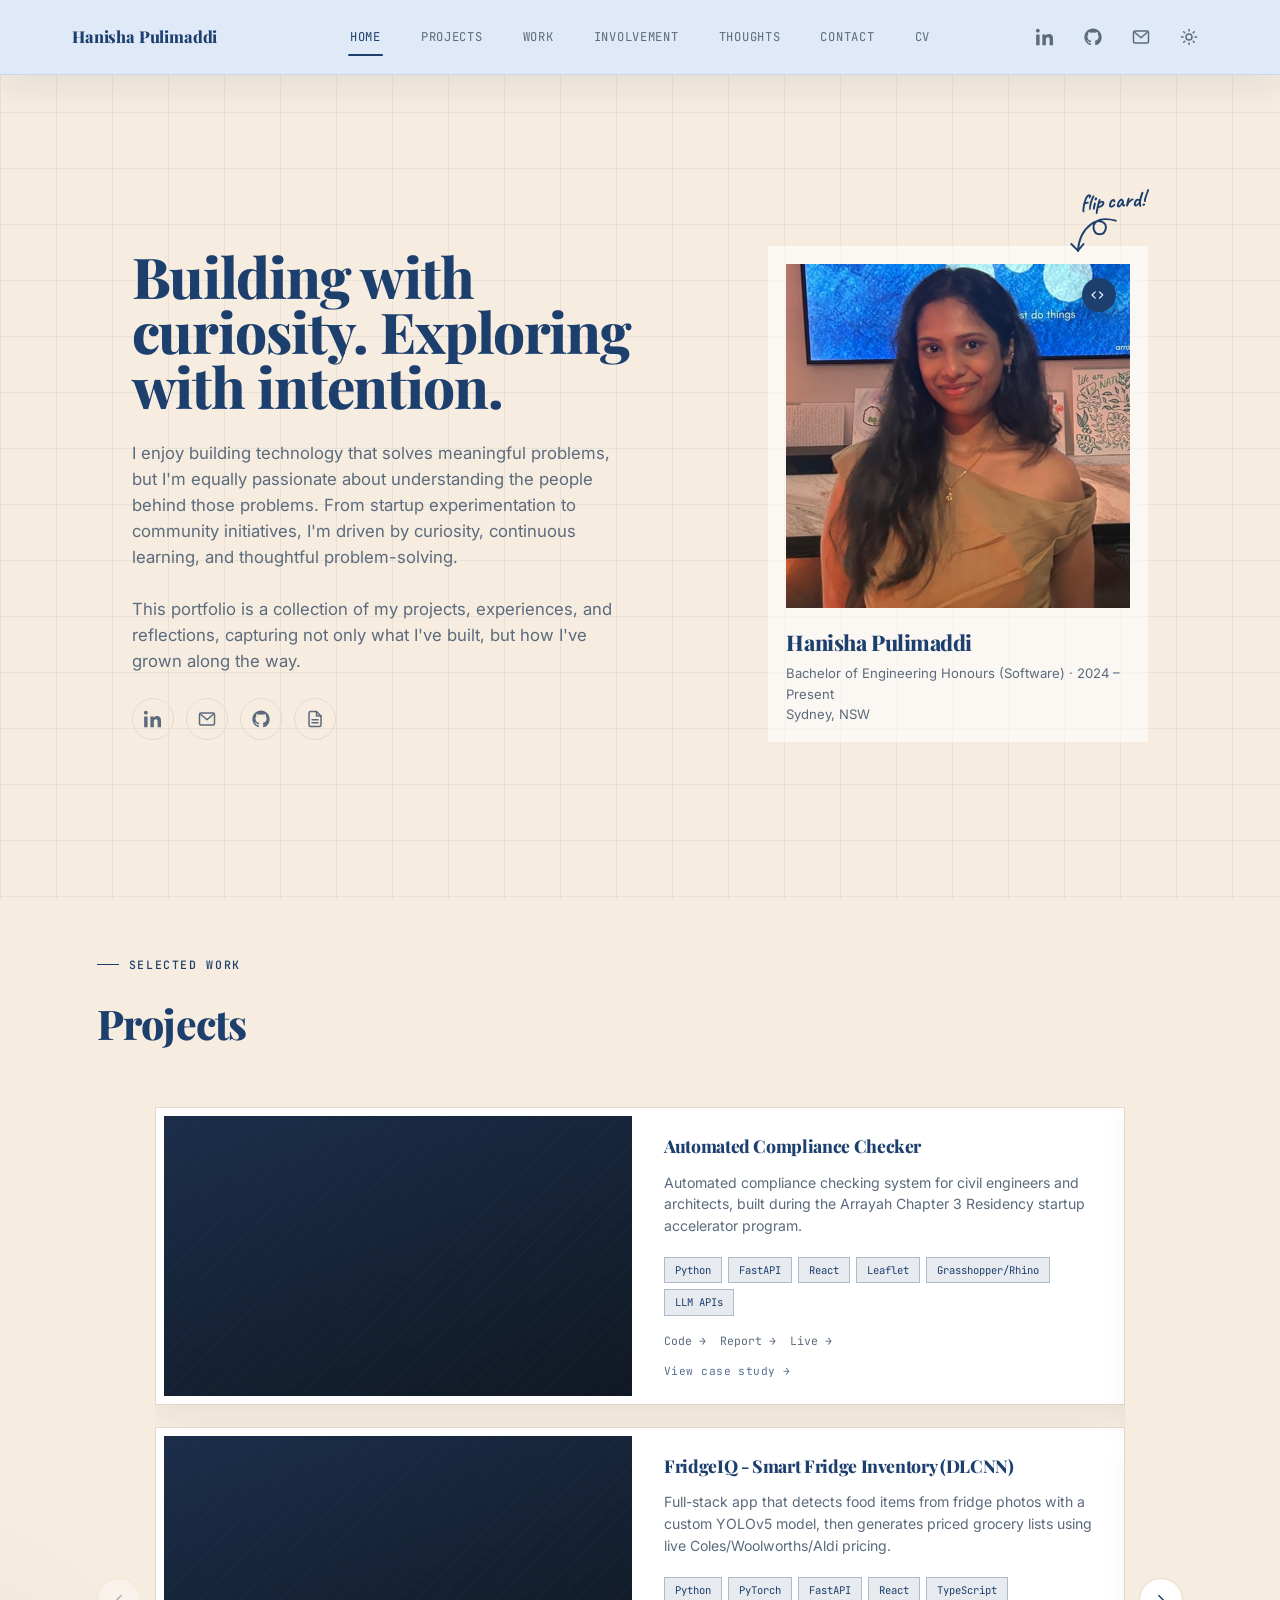
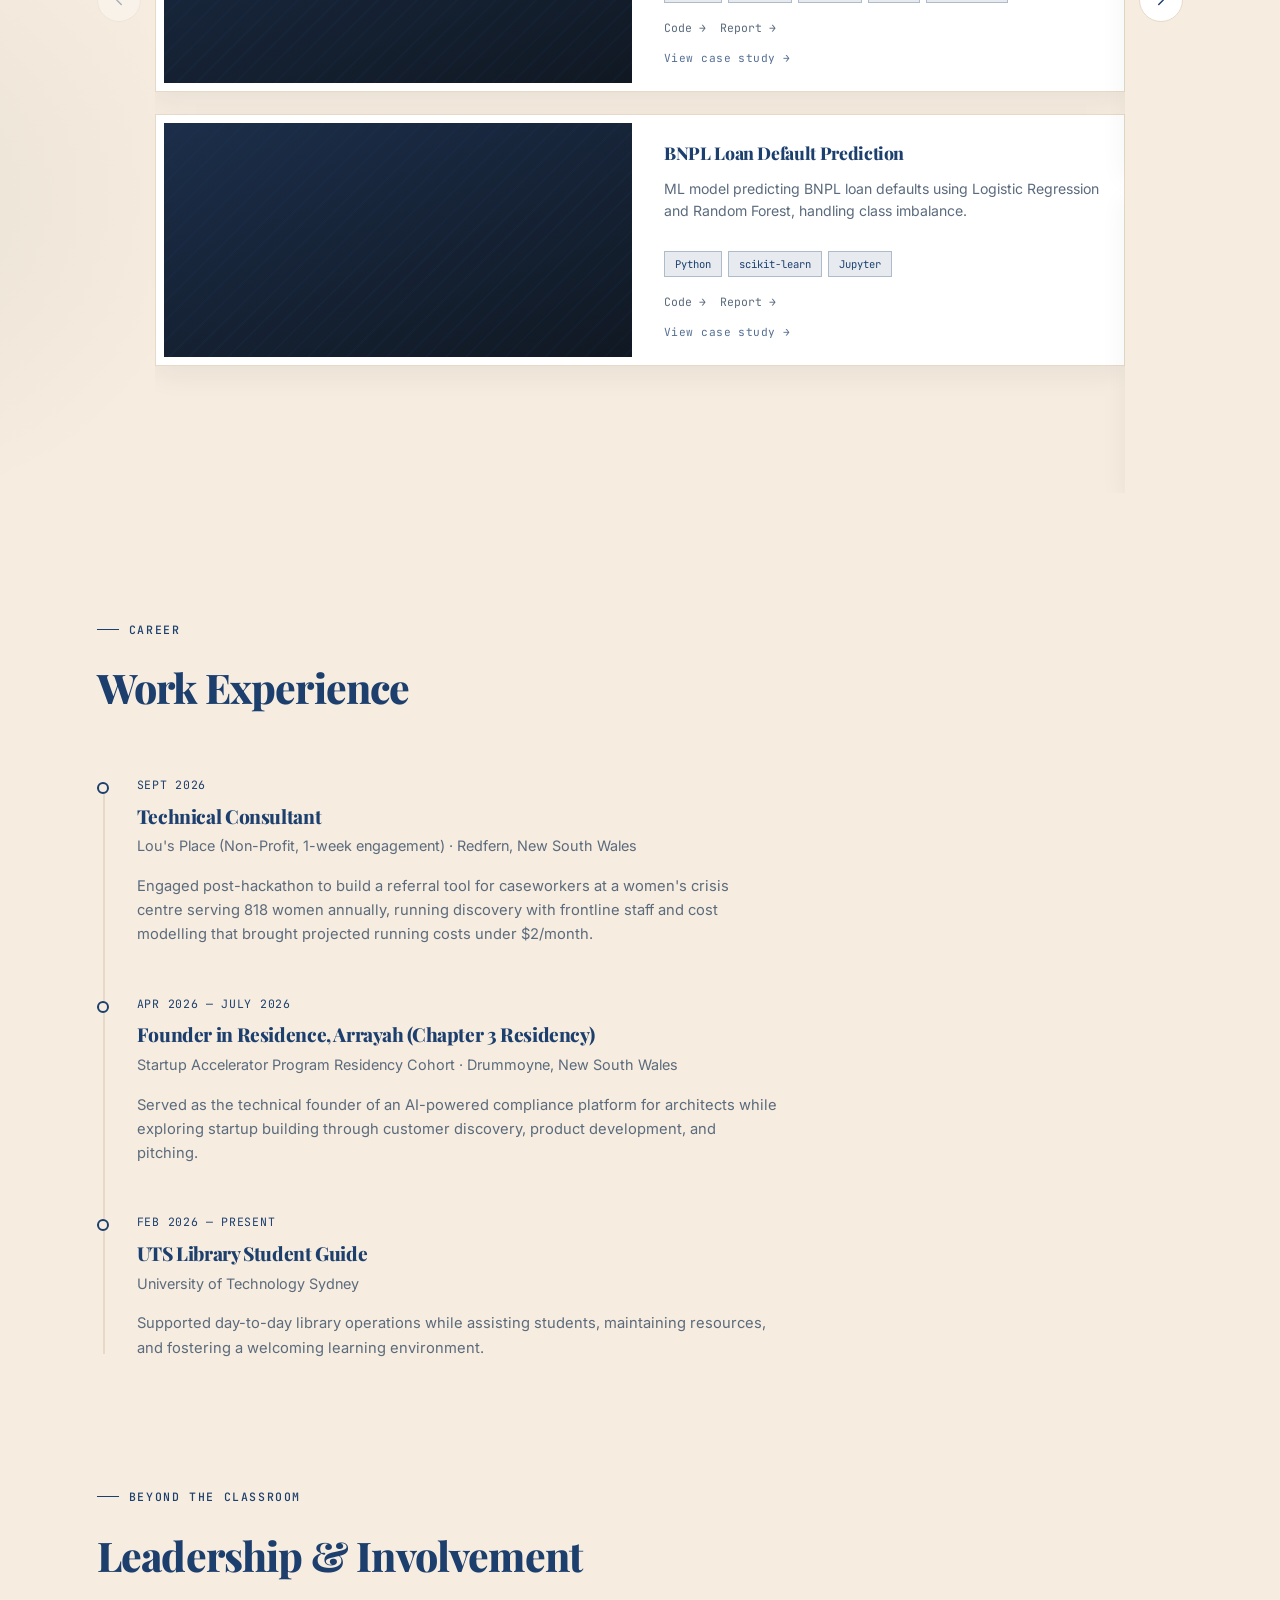
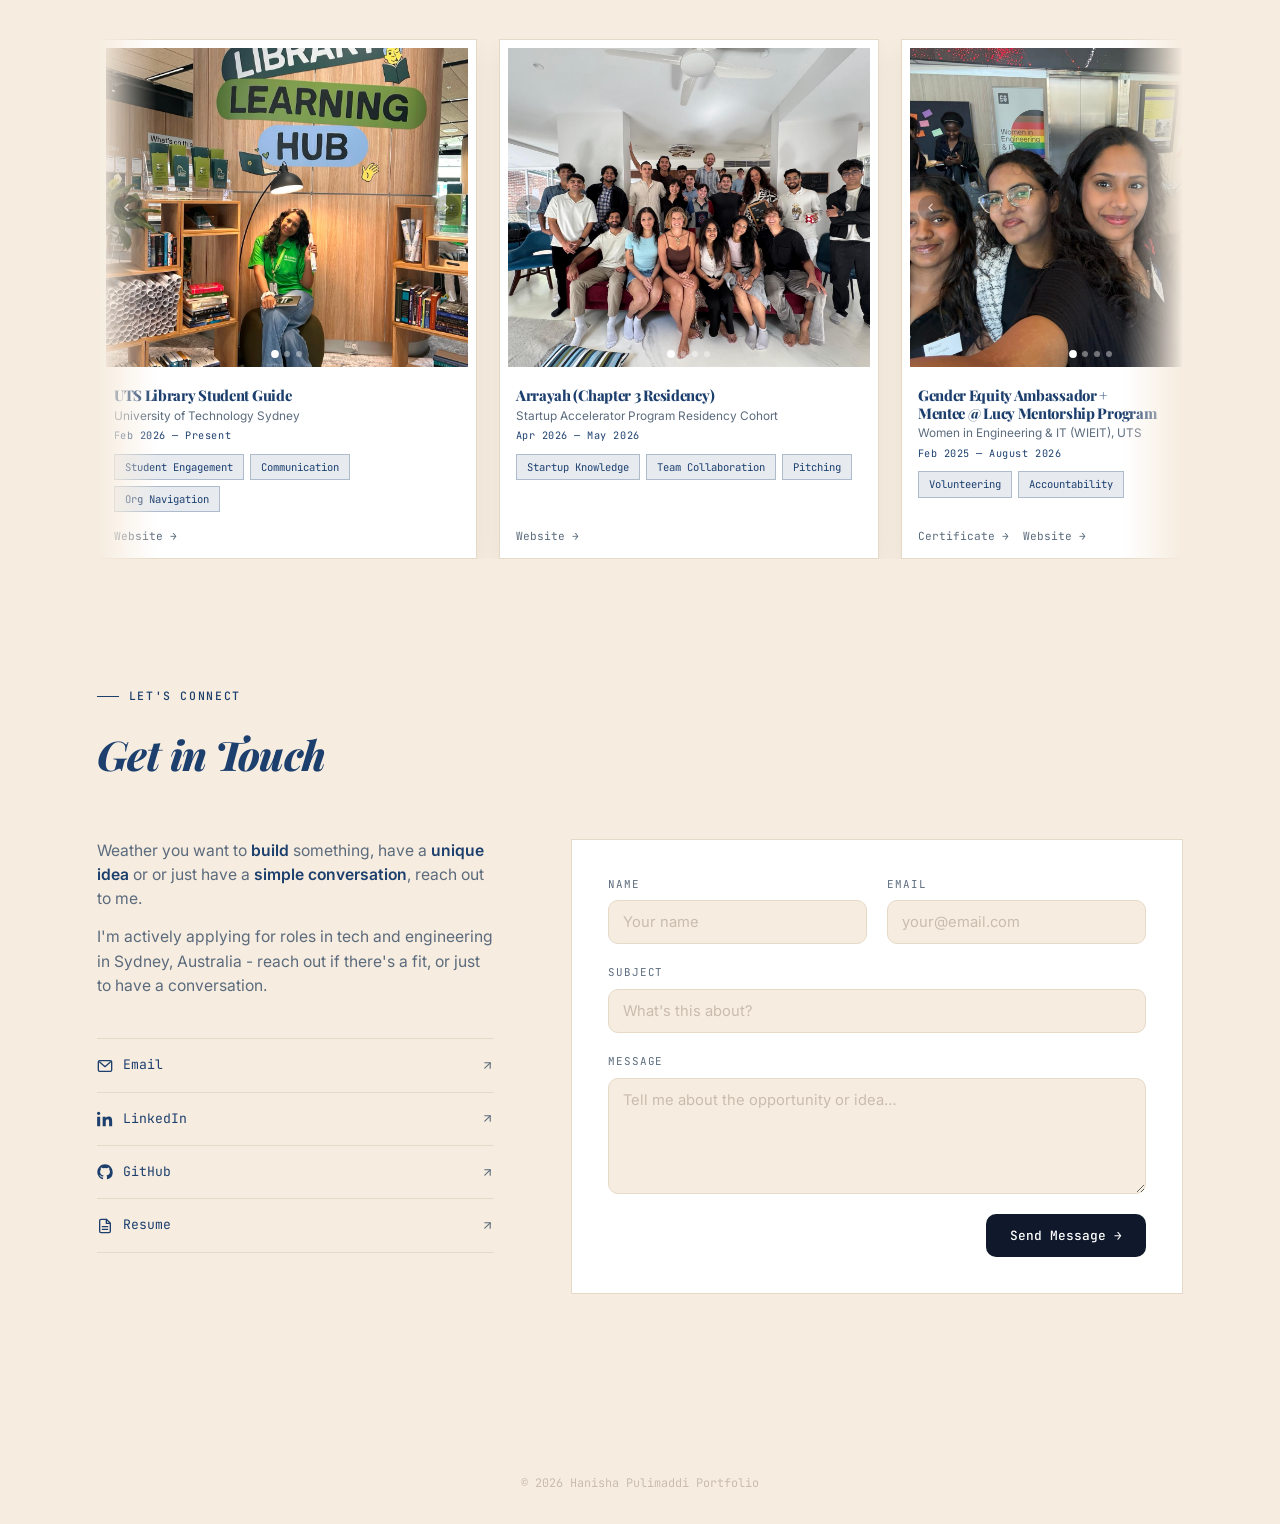
==== commit 76947d58: "Add Lou's Place consulting role to work timeline Co-Authored-By: Claude Opus 5 <noreply@anthropic.co" ====
--- a/index.html
+++ b/index.html
@@ -391,8 +391,17 @@
 
         <div class="projects-page">
           <article class="project-card">
-            <div class="project-thumb">
-              <span class="glyph">WayFind</span>
+            <div class="project-thumb project-video-wrap" data-video-wrap>
+              <video class="project-video" muted loop playsinline preload="none" data-src="Videos/Wayfind.mp4" aria-label="WayFind demo video"></video>
+              <div class="video-controls">
+                <button type="button" class="video-btn video-mute-btn is-muted" data-video-mute aria-label="Unmute video" aria-pressed="false">
+                  <svg class="icon-vol-off" viewBox="0 0 24 24" fill="none" stroke="currentColor" stroke-width="2" stroke-linecap="round" stroke-linejoin="round"><path d="M11 5 6 9H2v6h4l5 4z"/><line x1="23" y1="9" x2="17" y2="15"/><line x1="17" y1="9" x2="23" y2="15"/></svg>
+                  <svg class="icon-vol-on" viewBox="0 0 24 24" fill="none" stroke="currentColor" stroke-width="2" stroke-linecap="round" stroke-linejoin="round"><path d="M11 5 6 9H2v6h4l5 4z"/><path d="M15.54 8.46a5 5 0 0 1 0 7.07"/><path d="M19.07 4.93a10 10 0 0 1 0 14.14"/></svg>
+                </button>
+                <button type="button" class="video-btn" data-video-expand aria-label="Expand video">
+                  <svg viewBox="0 0 24 24" fill="none" stroke="currentColor" stroke-width="2" stroke-linecap="round" stroke-linejoin="round"><path d="M8 3H5a2 2 0 0 0-2 2v3"/><path d="M21 8V5a2 2 0 0 0-2-2h-3"/><path d="M3 16v3a2 2 0 0 0 2 2h3"/><path d="M16 21h3a2 2 0 0 0 2-2v-3"/></svg>
+                </button>
+              </div>
             </div>
             <div class="project-body" data-project-open tabindex="0" role="button" aria-haspopup="dialog" aria-label="View case study: WayFind">
               <h3>WayFind: Crisis Centre Referral Tool</h3>
@@ -598,6 +607,14 @@
       </div>
 
       <div class="work-timeline reveal">
+
+        <div class="work-item">
+          <div class="work-marker"></div>
+          <div class="work-when">Sept 2026</div>
+          <h3>Technical Consultant</h3>
+          <div class="work-org">Lou's Place (Non-Profit, 1-week engagement) · Redfern, New South Wales</div>
+          <p class="work-desc">Engaged post-hackathon to build a referral tool for caseworkers at a women's crisis centre serving 818 women annually, running discovery with frontline staff and cost modelling that brought projected running costs under $2/month.</p>
+        </div>
 
         <div class="work-item">
           <div class="work-marker"></div>
--- a/style.css
+++ b/style.css
@@ -1174,21 +1174,9 @@
   box-shadow:0 18px 44px rgba(28,63,110,.12);
   padding:clamp(28px, 4vw, 64px);
 }
-.blog-tag{
-  display:inline-block;
-  font-family:var(--font-mono);
-  font-size:.68rem;
-  letter-spacing:.1em;
-  text-transform:uppercase;
-  color:var(--blog-article-ink);
-  background:rgba(28,63,110,.12);
-  border:1px solid rgba(28,63,110,.24);
-  padding:6px 12px;
-}
 .blog-article h1{
   font-size:clamp(1.9rem, 3.6vw, 2.7rem);
   color:var(--blog-article-ink);
-  margin-top:18px;
 }
 
 .blog-byline{
